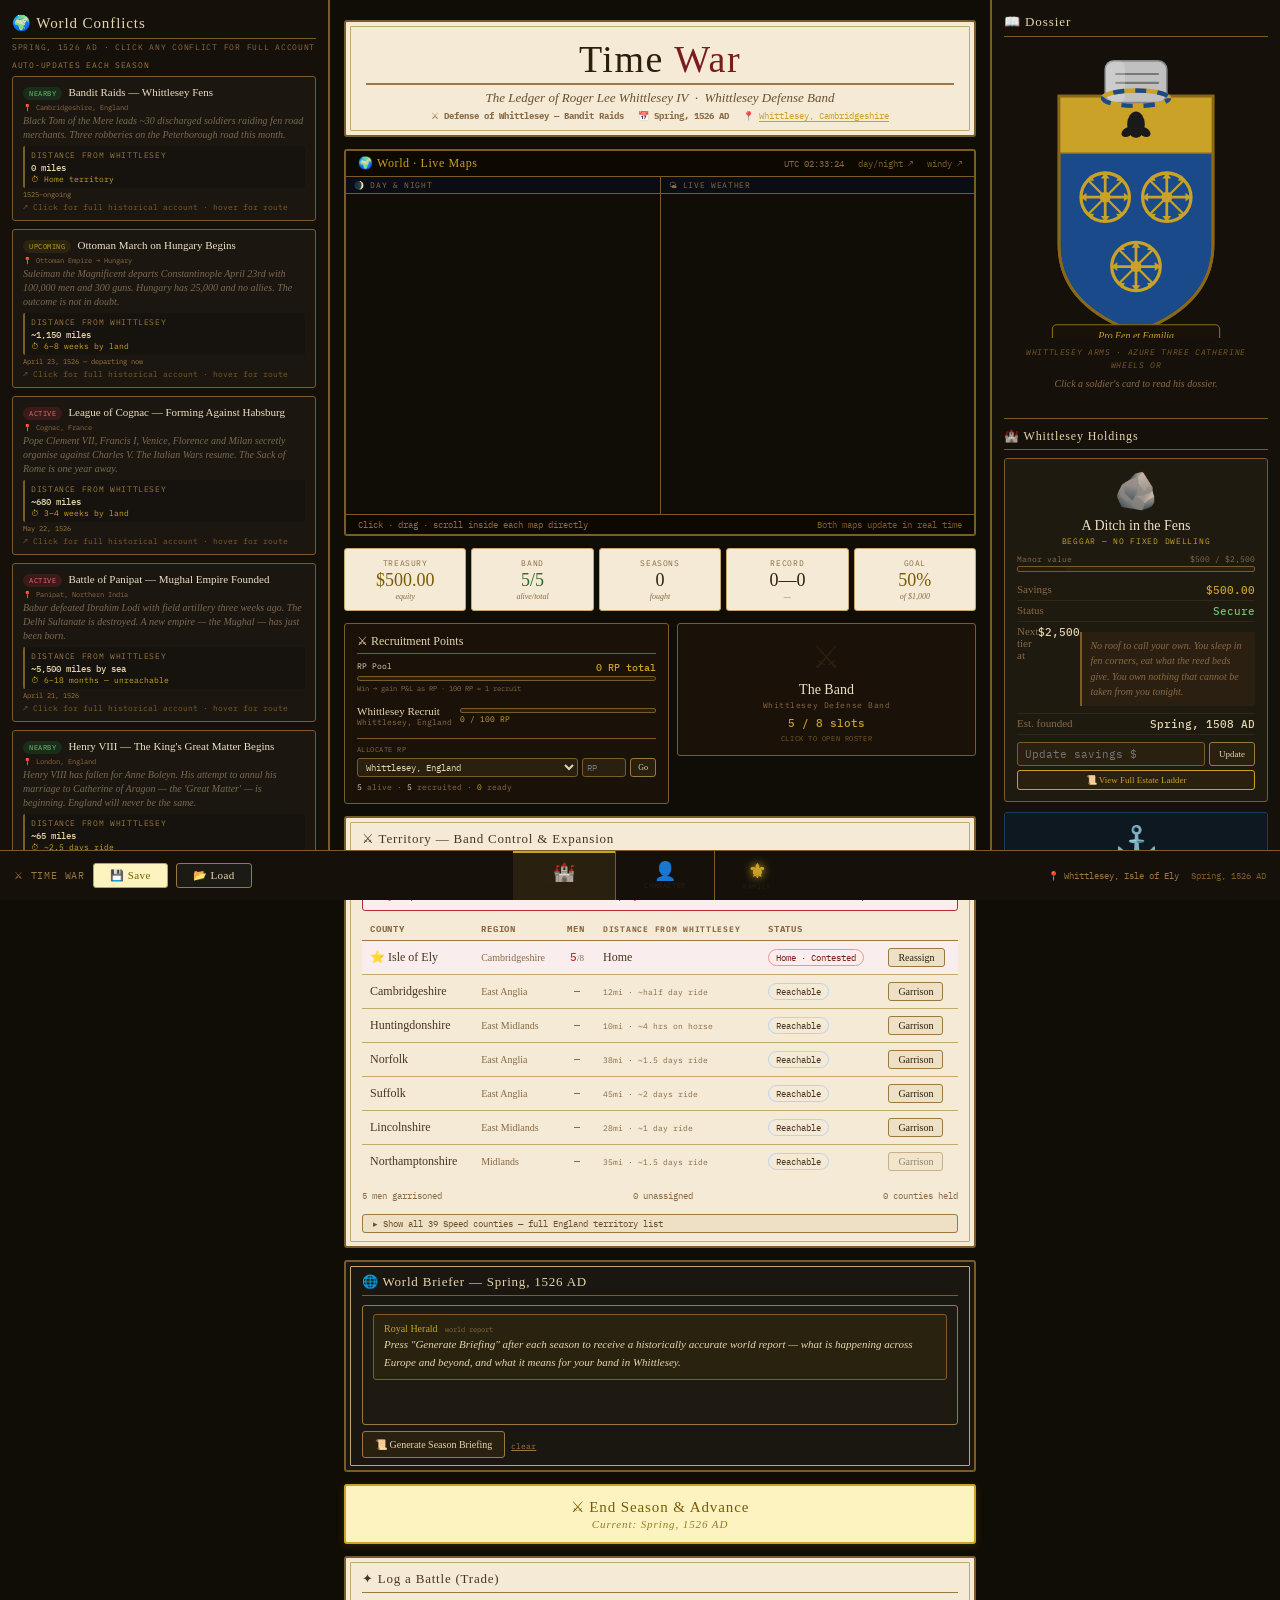
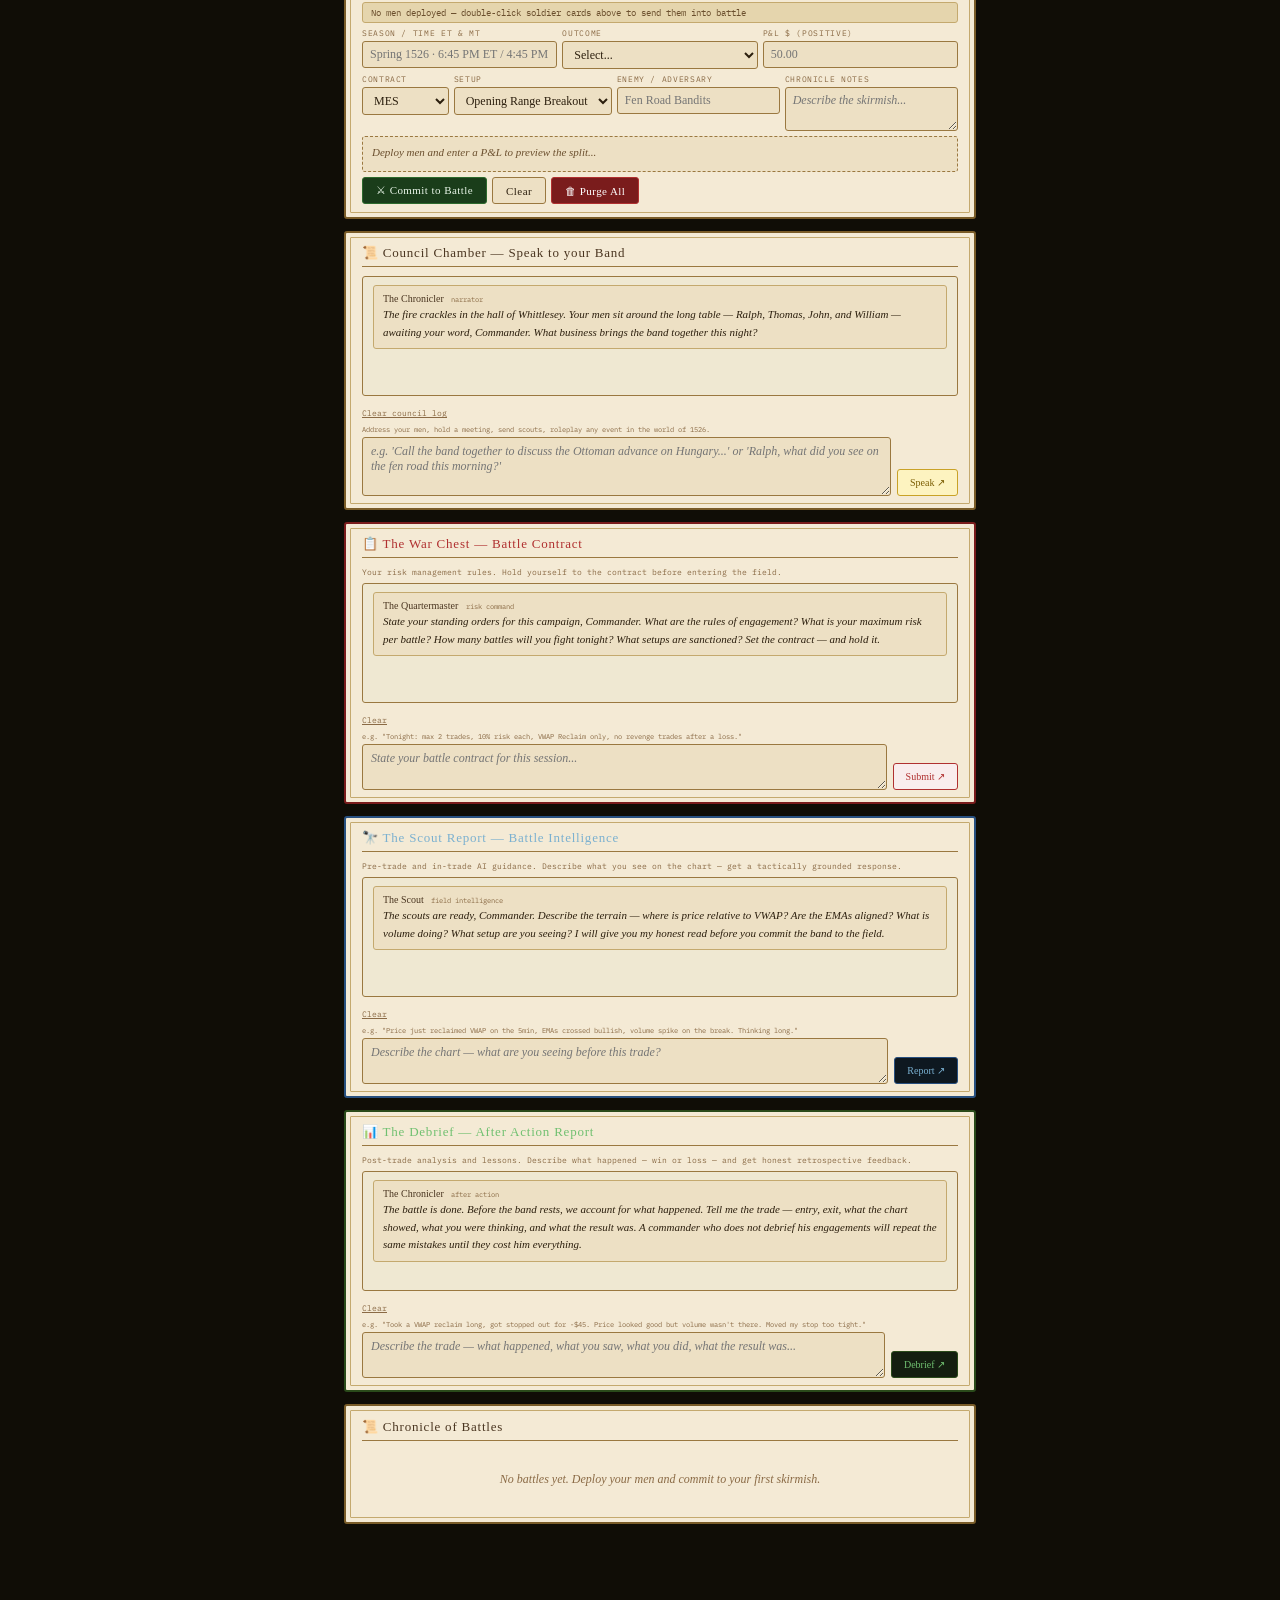
==== index.html @ 0f88e048 "Initial commit: Time War Netlify site with Claude API function" ====
<!DOCTYPE html>
<html lang="en">
<head>
<meta charset="UTF-8">
<meta name="viewport" content="width=device-width, initial-scale=1.0">
<title>Time War — Whittlesey Defense Band, 1526</title>
<link href="https://fonts.googleapis.com/css2?family=IM+Fell+English:ital@0;1&family=IM+Fell+English+SC&family=IBM+Plex+Mono:wght@400;500&display=swap" rel="stylesheet">
<style>
*,*::before,*::after{box-sizing:border-box;margin:0;padding:0;}
:root{
  --parch:#f4ead5;--parch2:#ede0c4;--parch3:#e5d5ad;
  --ink:#2c1f0e;--ink2:#4a3520;--ink3:#6b4f2e;--ink4:#8a6a45;
  --blood:#7a1c1c;--blood-l:#f9eded;--blood-m:#b03030;
  --gold:#7a5c00;--gold-l:#fdf3c0;--gold-m:#c9a227;
  --forest:#1a3d1a;--forest-l:#e8f5e8;--forest-m:#2d6a2d;
  --border:#c4a96e;--border2:#9a7840;--border3:#7a5c28;
  --fell:'IM Fell English',Georgia,serif;
  --fellsc:'IM Fell English SC',Georgia,serif;
  --mono:'IBM Plex Mono',monospace;
  --lw:330px;--rw:290px;
}
html{background:#100d06;min-height:100vh;}
body{font-family:var(--fell);color:var(--ink);min-height:100vh;}
.outer{display:flex;align-items:flex-start;min-height:100vh;}

/* Panels */
.left-panel{width:var(--lw);min-width:var(--lw);background:#15110a;border-right:2px solid var(--border3);min-height:100vh;padding:14px 12px 60px;position:sticky;top:0;max-height:100vh;overflow-y:auto;scrollbar-width:thin;scrollbar-color:var(--border3) #100d06;}
.left-panel::-webkit-scrollbar{width:4px;}
.left-panel::-webkit-scrollbar-thumb{background:var(--border3);}
.center-col{flex:1;min-width:0;padding:20px 14px 70px;}
.right-panel{width:var(--rw);min-width:var(--rw);background:#15110a;border-left:2px solid var(--border3);min-height:100vh;padding:14px 12px 60px;position:sticky;top:0;max-height:100vh;overflow-y:auto;scrollbar-width:thin;scrollbar-color:var(--border3) #100d06;}
.right-panel::-webkit-scrollbar{width:4px;}
.right-panel::-webkit-scrollbar-thumb{background:var(--border3);}
.panel-title{font-family:var(--fellsc);font-size:13px;color:var(--parch3);letter-spacing:0.07em;margin-bottom:3px;padding-bottom:6px;border-bottom:1.5px solid var(--border3);}
.panel-sub{font-family:var(--mono);font-size:8px;color:var(--ink4);text-transform:uppercase;letter-spacing:0.09em;margin-bottom:8px;}

/* Conflict items */
.ci{margin-bottom:8px;padding:8px 10px;border:1px solid var(--border3);border-radius:3px;background:#1c1610;cursor:pointer;transition:all 0.15s;}
.ci:hover{background:#241d12;border-color:var(--border2);}
.ci-head{display:flex;align-items:flex-start;gap:6px;margin-bottom:3px;}
.ci-status{font-family:var(--mono);font-size:7px;text-transform:uppercase;letter-spacing:0.08em;padding:2px 6px;border-radius:10px;flex-shrink:0;margin-top:2px;}
.s-active{background:#3d1a1a;color:#e07070;}
.s-nearby{background:#1a2d1a;color:#70c070;}
.s-upcoming{background:#2a2410;color:#c9a227;}
.s-distant{background:#1a1d2a;color:#7090c0;}
.s-resolved{background:#2a2a2a;color:#888;}
.ci-name{font-family:var(--fellsc);font-size:11px;color:var(--parch2);line-height:1.3;}
.ci-loc{font-family:var(--mono);font-size:7px;color:var(--ink4);margin-bottom:2px;}
.ci-snippet{font-size:10px;color:#7a6a50;line-height:1.4;font-style:italic;}
.ci-year{font-family:var(--mono);font-size:7px;color:var(--border2);margin-top:2px;}
.ci-arrow{font-family:var(--mono);font-size:8px;color:var(--border3);margin-top:3px;}

/* AI conflict refresh */
.left-refresh-btn{width:100%;font-family:var(--fellsc);font-size:10px;padding:5px 10px;border-radius:3px;cursor:pointer;border:1px solid var(--border3);background:#1c1a14;color:var(--parch3);margin-bottom:8px;transition:all 0.15s;letter-spacing:0.04em;}
.left-refresh-btn:hover{background:#2a2416;border-color:var(--border2);}
.left-refresh-btn:disabled{opacity:0.4;cursor:not-allowed;}

/* Bio panel */
.bio-placeholder{text-align:center;padding:24px 6px;font-style:italic;color:var(--ink4);font-size:11px;line-height:1.6;}
.bio-placeholder .big{font-family:var(--fellsc);font-size:20px;color:var(--border3);display:block;margin-bottom:6px;}
.bio-section{animation:fdup 0.3s ease;}
@keyframes fdup{from{opacity:0;transform:translateY(4px)}to{opacity:1;transform:translateY(0)}}
.bio-name{font-family:var(--fellsc);font-size:16px;color:var(--parch);line-height:1.2;margin-bottom:1px;}
.bio-rank-lbl{font-family:var(--mono);font-size:8px;color:var(--gold-m);text-transform:uppercase;letter-spacing:0.09em;margin-bottom:8px;}
.bio-portrait{width:100%;height:100px;background:#2a1f10;border:1.5px solid var(--border3);border-radius:3px;display:flex;align-items:center;justify-content:center;font-size:48px;margin-bottom:10px;}
.bio-stat-row{display:flex;justify-content:space-between;padding:3px 0;border-bottom:1px solid rgba(122,92,40,0.22);font-size:11px;}
.bio-stat-row:last-child{border-bottom:none;}
.bio-sk{color:var(--ink4);}
.bio-sv{font-family:var(--mono);font-weight:500;}
.bio-sv.hp{color:#e07070;}
.bio-sv.xp{color:var(--gold-m);}
.bio-sv.g{color:#70c070;}
.bio-divider{border:none;border-top:1px solid var(--border3);margin:7px 0;}
.bio-field{margin-bottom:7px;}
.bio-fl{font-family:var(--mono);font-size:7px;color:var(--ink4);text-transform:uppercase;letter-spacing:0.1em;margin-bottom:2px;}
.bio-fv{font-size:11px;color:var(--parch3);line-height:1.5;}
.bio-quote{font-style:italic;font-size:11px;color:var(--ink4);padding:6px 8px;border-left:2px solid var(--border3);margin:7px 0;line-height:1.55;}
.bio-trait{display:inline-block;font-family:var(--mono);font-size:8px;padding:1px 6px;border-radius:10px;border:1px solid var(--border3);background:#2a2010;color:var(--parch3);margin:2px 2px 0 0;}

/* Main parchment */
.parch-panel{background:var(--parch);border:2px solid var(--border3);border-radius:3px;position:relative;}
.parch-panel::after{content:'';position:absolute;inset:4px;border:1px solid var(--border);border-radius:1px;pointer-events:none;}
.p-inner{position:relative;z-index:1;}
.sec-title{font-family:var(--fellsc);font-size:13px;color:var(--ink2);letter-spacing:0.06em;margin-bottom:9px;padding-bottom:5px;border-bottom:1.5px solid var(--border2);}

/* Header */
.hdr{text-align:center;padding:18px 20px 14px;margin-bottom:12px;}
.game-title{font-family:var(--fellsc);font-size:38px;color:var(--ink);line-height:1;letter-spacing:0.04em;}
.game-title .red{color:var(--blood);}
.hdr-rule{border:none;border-top:2px solid var(--border2);margin:5px 0;position:relative;}
.hdr-rule::before{content:'❖';position:absolute;left:50%;top:50%;transform:translate(-50%,-50%);background:var(--parch);padding:0 10px;color:var(--border2);font-size:11px;}
.hdr-sub{font-size:13px;font-style:italic;color:var(--ink3);margin-bottom:4px;}
.hdr-meta{font-family:var(--mono);font-size:9px;color:var(--ink4);display:flex;justify-content:center;gap:14px;flex-wrap:wrap;}
.loc-link{color:var(--gold-m);cursor:pointer;text-decoration:underline;text-underline-offset:2px;}
.loc-link:hover{color:var(--gold);}

/* Stats */
.stats-row{display:grid;grid-template-columns:repeat(5,1fr);gap:5px;margin-bottom:12px;}
.sblock{background:var(--parch);border:1.5px solid var(--border);border-radius:3px;padding:9px 6px;text-align:center;}
.sb-l{font-family:var(--mono);font-size:8px;color:var(--ink4);text-transform:uppercase;letter-spacing:0.08em;margin-bottom:3px;}
.sb-v{font-family:var(--fellsc);font-size:18px;line-height:1.1;color:var(--ink);}
.sb-v.gold{color:var(--gold);}
.sb-v.green{color:var(--forest-m);}
.sb-s{font-size:8px;font-style:italic;color:var(--ink4);margin-top:1px;}

/* Roster */
.roster-grid{display:grid;grid-template-columns:repeat(5,1fr);gap:6px;margin-bottom:12px;}
.scard{background:var(--parch);border:1.5px solid var(--border);border-radius:3px;padding:10px 8px 8px;cursor:pointer;transition:all 0.15s;position:relative;overflow:hidden;}
.scard:hover:not(.dead){border-color:var(--border3);background:var(--parch2);}
.scard.selected{border-color:var(--forest-m);border-width:2px;background:var(--forest-l);}
.scard.low-hp{border-color:var(--blood-m);border-width:2px;}
.scard.dead{background:#ccc7bb;border-color:#999;cursor:not-allowed;opacity:0.6;}
.scard.cmd{border-color:var(--gold-m);border-width:2px;}
.sc-sel{position:absolute;top:5px;right:5px;width:13px;height:13px;border-radius:50%;background:var(--forest-m);display:none;align-items:center;justify-content:center;color:#fff;font-size:8px;}
.scard.selected .sc-sel{display:flex;}
.sc-badge{position:absolute;top:0;right:0;font-family:var(--mono);font-size:7px;padding:2px 5px;text-transform:uppercase;border-radius:0 0 0 3px;}
.badge-w{background:var(--blood-m);color:#fff;}
.badge-d{background:#555;color:#fff;}
.badge-c{background:var(--gold-m);color:#fff;}
.sc-icon{font-size:30px;text-align:center;margin-bottom:4px;display:block;}
.sc-rank{font-family:var(--mono);font-size:7px;color:var(--ink4);text-transform:uppercase;letter-spacing:0.06em;margin-bottom:2px;}
.sc-name{font-family:var(--fellsc);font-size:11px;color:var(--ink);line-height:1.2;margin-bottom:1px;}
.sc-age{font-size:9px;font-style:italic;color:var(--ink4);margin-bottom:6px;}
.bar-lbl{font-family:var(--mono);font-size:7px;color:var(--ink4);margin-bottom:1px;display:flex;justify-content:space-between;}
.bar-num{font-family:var(--mono);font-size:8px;font-weight:500;}
.bar-num.hp{color:var(--blood-m);}
.bar-num.xp{color:var(--gold);}
.bar-track{height:5px;background:var(--parch3);border:1px solid var(--border);border-radius:2px;overflow:hidden;margin-bottom:1px;}
.bar-fill{height:100%;border-radius:1px;transition:width 0.5s;}
.bar-fill.hp{background:var(--blood-m);}
.bar-fill.xp{background:var(--gold-m);}
.xp-next{font-family:var(--mono);font-size:7px;color:var(--ink4);margin-top:1px;}
.sc-scars{font-size:8px;font-style:italic;color:var(--blood);margin-top:3px;}

/* Form */
.log-panel{padding:13px 16px;margin-bottom:12px;}
.form-row{display:grid;gap:5px;margin-bottom:5px;}
.fr3{grid-template-columns:1fr 1fr 1fr;}
.fr4{grid-template-columns:1fr 1fr 1fr 2fr;}
.field{display:flex;flex-direction:column;gap:3px;}
.field label{font-family:var(--mono);font-size:8px;color:var(--ink4);text-transform:uppercase;letter-spacing:0.08em;}
.field input,.field select,.field textarea{background:var(--parch2);border:1px solid var(--border2);border-radius:3px;color:var(--ink);font-family:var(--fell);font-size:12px;padding:5px 7px;outline:none;transition:border-color 0.15s;}
.field input:focus,.field select:focus,.field textarea:focus{border-color:var(--border3);}
.field textarea{resize:vertical;min-height:44px;font-style:italic;}
.sel-bar{font-family:var(--mono);font-size:9px;color:var(--ink3);background:var(--parch3);border:1px solid var(--border);border-radius:3px;padding:4px 8px;margin-bottom:5px;}
.split-box{background:var(--parch2);border:1px dashed var(--border2);border-radius:3px;padding:7px 9px;margin-bottom:5px;font-size:11px;color:var(--ink3);font-style:italic;min-height:36px;line-height:1.6;}
.split-box strong{color:var(--ink);font-style:normal;font-family:var(--fellsc);}
.w-amt{color:var(--forest-m);font-weight:500;}
.l-amt{color:var(--blood-m);font-weight:500;}
.form-btns{display:flex;gap:5px;flex-wrap:wrap;}
.btn{font-family:var(--fellsc);font-size:11px;letter-spacing:0.04em;padding:6px 13px;border-radius:3px;cursor:pointer;border:1.5px solid var(--border2);background:var(--parch2);color:var(--ink);transition:all 0.15s;}
.btn:hover{background:var(--parch3);}
.btn.go{background:var(--forest);color:#e8f5e8;border-color:var(--forest-m);}
.btn.go:hover{opacity:0.88;}
.btn.dng{background:var(--blood);color:#fff;border-color:var(--blood-m);}

/* AI panels shared */
.ai-panel{padding:12px 16px;margin-bottom:12px;}
.ai-msgs{background:#efe8d2;border:1px solid var(--border2);border-radius:3px;padding:8px 10px;min-height:120px;max-height:320px;overflow-y:auto;margin-bottom:6px;display:flex;flex-direction:column;gap:8px;}
.ai-msgs::-webkit-scrollbar{width:4px;}
.ai-msgs::-webkit-scrollbar-thumb{background:var(--border2);}
.ai-msgs.briefer-msgs{background:#1e1a12;max-height:260px;}
.cm-entry{animation:fi 0.25s ease;}
@keyframes fi{from{opacity:0;transform:translateY(3px)}to{opacity:1;transform:translateY(0)}}
.cm-speaker{font-family:var(--fellsc);font-size:10px;color:var(--ink2);margin-bottom:2px;}
.cm-speaker .rank-tag{font-family:var(--mono);font-size:7px;color:var(--ink4);margin-left:5px;}
.cm-text{font-size:11px;color:var(--ink);line-height:1.6;font-style:italic;}
.cm-user{align-self:flex-end;background:var(--parch3);border:1px solid var(--border2);border-radius:3px;padding:5px 9px;max-width:88%;}
.cm-user .cm-speaker{color:var(--forest-m);}
.cm-user .cm-text{font-style:normal;}
.cm-ai{background:var(--parch2);border:1px solid var(--border);border-radius:3px;padding:7px 9px;}
.cm-briefer{background:#28220e;border:1px solid var(--border3);border-radius:3px;padding:8px 10px;color:var(--parch3);}
.cm-briefer .cm-speaker{color:var(--gold-m);}
.cm-briefer .cm-text{color:var(--parch3);font-size:11px;}
.cm-quest:hover{background:#243218;border-color:#3d6a28;}
.cm-quest .cm-speaker{color:#70c070;}
.cm-quest .cm-text{color:#c8d8b8;font-size:11px;}
.quest-tag{font-family:var(--mono);font-size:8px;padding:2px 7px;border-radius:10px;display:inline-block;margin-bottom:4px;}
.qt-local{background:#1a2d1a;color:#70c070;border:1px solid #2d4a20;}
.qt-regional{background:#2a2410;color:#c9a227;border:1px solid #4a3d10;}
.qt-foreign{background:#1a1d2a;color:#7090c0;border:1px solid #1a2d4a;}
.ai-input-row{display:flex;gap:6px;align-items:flex-end;}
.ai-input-wrap{flex:1;display:flex;flex-direction:column;gap:3px;}
.ai-hint{font-family:var(--mono);font-size:7px;color:var(--ink4);}
.ai-textarea{background:var(--parch2);border:1px solid var(--border2);border-radius:3px;color:var(--ink);font-family:var(--fell);font-size:12px;padding:6px 8px;outline:none;resize:vertical;min-height:46px;width:100%;transition:border-color 0.15s;font-style:italic;}
.ai-textarea:focus{border-color:var(--border3);}
.ai-btn{font-family:var(--fellsc);font-size:10px;padding:7px 12px;border-radius:3px;cursor:pointer;border:1.5px solid var(--gold-m);background:var(--gold-l);color:var(--gold);transition:all 0.15s;white-space:nowrap;align-self:flex-end;}
.ai-btn:hover{background:var(--gold-m);color:#fff;}
.ai-btn:disabled{opacity:0.4;cursor:not-allowed;}
.ai-btn.blood-btn{border-color:var(--blood-m);background:var(--blood-l);color:var(--blood);}
.ai-btn.blood-btn:hover{background:var(--blood-m);color:#fff;}
.ai-clear{font-family:var(--mono);font-size:8px;color:var(--ink4);cursor:pointer;text-decoration:underline;margin-top:3px;display:inline-block;}
.ai-clear:hover{color:var(--blood-m);}
.typing-dots{display:flex;gap:3px;align-items:center;padding:3px 0;}
.typing-dots span{width:5px;height:5px;border-radius:50%;background:var(--ink4);animation:blink 1.2s infinite;}
.typing-dots span:nth-child(2){animation-delay:0.2s;}
.typing-dots span:nth-child(3){animation-delay:0.4s;}
@keyframes blink{0%,100%{opacity:0.2}50%{opacity:1}}
.briefer-dots span{background:var(--gold-m);}

/* Chronicle */
.chron-panel{padding:13px 16px;margin-bottom:12px;}
.bentry{display:flex;gap:9px;padding:8px 0;border-bottom:1px solid var(--border);align-items:flex-start;animation:fi 0.3s ease;}
.bentry:last-child{border-bottom:none;}
.be-date{font-family:var(--mono);font-size:8px;color:var(--ink4);min-width:72px;line-height:1.45;padding-top:2px;}
.be-icon{font-size:14px;flex-shrink:0;margin-top:2px;}
.be-body{flex:1;}
.be-title{font-family:var(--fellsc);font-size:11px;color:var(--ink);margin-bottom:2px;}
.be-desc{font-size:10px;font-style:italic;color:var(--ink3);line-height:1.4;margin-bottom:3px;}
.be-tags{display:flex;gap:4px;flex-wrap:wrap;}
.be-tag{font-family:var(--mono);font-size:7px;padding:1px 5px;border-radius:10px;border:1px solid;}
.tw{background:var(--forest-l);color:var(--forest);border-color:#9FE1CB;}
.tl{background:var(--blood-l);color:var(--blood);border-color:#F09595;}
.be-pnl{font-family:var(--mono);font-size:10px;font-weight:500;margin-left:auto;white-space:nowrap;padding-top:2px;}
.pnl-w{color:var(--forest-m);}
.pnl-l{color:var(--blood-m);}
.empty-log{text-align:center;padding:22px 0;font-style:italic;color:var(--ink4);font-size:12px;}

/* Modals */
.modal-overlay{display:none;position:fixed;inset:0;background:rgba(0,0,0,0.85);z-index:400;align-items:center;justify-content:center;}
.modal-overlay.open{display:flex;}
.modal-box{background:var(--parch);border:2px solid var(--border3);border-radius:3px;max-width:660px;width:93vw;max-height:86vh;overflow-y:auto;padding:24px 26px;position:relative;}
.modal-box::before{content:'';position:absolute;inset:5px;border:1px solid var(--border);border-radius:1px;pointer-events:none;}
.modal-inner{position:relative;z-index:1;}
.modal-close{position:absolute;top:11px;right:12px;font-family:var(--mono);font-size:10px;cursor:pointer;background:var(--parch2);border:1px solid var(--border2);border-radius:3px;padding:3px 9px;color:var(--ink3);z-index:2;}
.modal-title{font-family:var(--fellsc);font-size:24px;color:var(--ink);margin-bottom:2px;}
.modal-sub{font-size:12px;font-style:italic;color:var(--ink3);margin-bottom:12px;}
.modal-section{margin-bottom:12px;}
.modal-st{font-family:var(--fellsc);font-size:12px;color:var(--ink2);border-bottom:1px solid var(--border);padding-bottom:4px;margin-bottom:6px;letter-spacing:0.04em;}
.modal-body{font-size:12px;color:var(--ink2);line-height:1.7;}
.modal-body p{margin-bottom:6px;}
.modal-fact{display:flex;gap:8px;padding:4px 0;border-bottom:1px solid var(--border);font-size:11px;}
.modal-fact:last-child{border-bottom:none;}
.modal-fk{color:var(--ink4);min-width:96px;font-style:italic;flex-shrink:0;}
.modal-fv{color:var(--ink2);}

/* Toasts */
.toast-wrap{position:fixed;bottom:20px;right:20px;display:flex;flex-direction:column;gap:6px;z-index:500;}
.toast{background:var(--gold-l);border:2px solid var(--gold-m);border-radius:3px;padding:10px 13px;font-size:12px;color:var(--ink);max-width:256px;animation:si 0.3s ease;box-shadow:0 4px 18px rgba(0,0,0,0.6);}
.toast.death{background:var(--blood-l);border-color:var(--blood-m);}
@keyframes si{from{opacity:0;transform:translateX(13px)}to{opacity:1;transform:translateX(0)}}
.toast-title{font-family:var(--fellsc);font-size:12px;color:var(--gold);margin-bottom:2px;}
.toast.death .toast-title{color:var(--blood);}


/* ── Save bar ── */
.save-bar{
  position:fixed;bottom:0;left:0;right:0;z-index:600;
  background:#15110a;border-top:1.5px solid var(--border3);
  font-family:var(--mono);font-size:10px;
  display:flex;flex-direction:row;align-items:stretch;
  height:50px;
}
.save-bar-info{
  display:flex;align-items:center;gap:8px;
  padding:0 14px;flex-shrink:0;
}
.save-bar-nav{
  display:flex;flex:1;justify-content:center;
}
.save-bar-nav .nav-tab{
  display:flex;flex-direction:column;align-items:center;justify-content:center;
  gap:1px;padding:4px 28px;cursor:pointer;
  border-left:1px solid var(--border3);transition:all 0.15s;
  background:#15110a;
}
.save-bar-nav .nav-tab:first-child{border-left:none;}
.save-bar-nav .nav-tab:hover{background:#221a08;}
.save-bar-nav .nav-tab.active{background:#2a2010;border-top:2px solid var(--gold-m);}
.save-bar-right{
  display:flex;align-items:center;gap:12px;
  padding:0 14px;flex-shrink:0;margin-left:auto;
}
.save-bar-title{color:var(--border2);letter-spacing:0.08em;text-transform:uppercase;}
.save-btn{
  font-family:var(--fellsc);font-size:11px;letter-spacing:0.04em;
  padding:5px 16px;border-radius:3px;cursor:pointer;
  border:1.5px solid var(--gold-m);background:var(--gold-l);
  color:var(--gold);transition:all 0.15s;
}
.save-btn:hover{background:var(--gold-m);color:#fff;}
.save-btn.load-btn{border-color:var(--border2);background:#1c1a14;color:var(--parch3);}
.save-btn.load-btn:hover{background:#2a2416;border-color:var(--border2);}
.save-status{color:var(--border2);font-size:9px;font-style:italic;margin-left:4px;transition:opacity 0.5s;}
.save-status.ok{color:#70c070;}
.save-status.err{color:#e07070;}
#save-file-input{display:none;}

/* ── Land panel ── */
.land-card{background:#0f1a0a;border:1.5px solid #2a4a1a;border-radius:3px;padding:11px 12px;margin-bottom:10px;}
.land-icon{font-size:36px;text-align:center;display:block;margin-bottom:6px;}
.land-name{font-family:var(--fellsc);font-size:14px;color:#b8d8a0;text-align:center;margin-bottom:2px;}
.land-tier{font-family:var(--mono);font-size:8px;color:#6aaa40;text-transform:uppercase;letter-spacing:0.09em;text-align:center;margin-bottom:8px;}
.land-value-big{text-align:center;margin-bottom:10px;}
.land-value-main{font-family:var(--mono);font-size:26px;font-weight:600;color:#b8d8a0;display:block;line-height:1;}
.land-value-sub{font-family:var(--mono);font-size:9px;color:#5a8a40;margin-top:3px;display:block;}
.land-stat{display:flex;justify-content:space-between;padding:3px 0;border-bottom:1px solid rgba(42,74,26,0.5);font-size:11px;}
.land-stat:last-child{border-bottom:none;}
.land-sk{color:#5a7a4a;}
.land-sv{font-family:var(--mono);font-weight:500;color:#b8d8a0;}
.land-sv.gold{color:var(--gold-m);}
.land-sv.green{color:#70c070;}
.land-sv.red{color:#e07070;}
.land-desc{font-size:10px;font-style:italic;color:#5a7a4a;line-height:1.5;margin:7px 0;padding:6px 8px;border-left:2px solid #2a4a1a;background:#0a1206;}
.land-input-row{display:flex;gap:5px;margin-top:7px;align-items:center;}
.land-input{flex:1;background:#0a1206;border:1px solid #2a4a1a;border-radius:3px;color:#b8d8a0;font-family:var(--mono);font-size:11px;padding:4px 7px;outline:none;}
.land-input:focus{border-color:#6aaa40;}
.land-update-btn{font-family:var(--fellsc);font-size:9px;padding:4px 9px;border-radius:3px;cursor:pointer;border:1px solid #2a4a1a;background:#0a1206;color:#6aaa40;transition:all 0.15s;white-space:nowrap;}
.land-update-btn:hover{background:#121e0a;border-color:#6aaa40;}
.land-coords{font-family:var(--mono);font-size:8px;color:#3a5a2a;text-align:center;margin-top:5px;line-height:1.5;}

/* ── RP Unit rows ── */
.rp-unit-row{display:flex;align-items:center;gap:8px;padding:5px 0;border-bottom:1px solid rgba(122,92,40,0.2);}
.rp-unit-row:last-child{border-bottom:none;}
.rp-unit-name{font-family:var(--fellsc);font-size:11px;color:var(--parch3);flex:1;}
.rp-unit-loc{font-family:var(--mono);font-size:8px;color:var(--ink4);flex:1;}
.rp-unit-bar-wrap{flex:2;}
.rp-unit-bar-track{height:5px;background:#2a2010;border:1px solid var(--border3);border-radius:2px;overflow:hidden;margin-bottom:1px;}
.rp-unit-bar-fill{height:100%;border-radius:1px;background:var(--gold-m);transition:width 0.4s;}
.rp-unit-pct{font-family:var(--mono);font-size:8px;color:var(--gold-m);}
.rp-unit-ready{font-family:var(--mono);font-size:8px;padding:1px 6px;border-radius:10px;background:var(--gold-l);color:var(--gold);border:1px solid var(--gold-m);white-space:nowrap;}


/* ── Territory dropdown ── */
.county-dropdown-row{background:var(--parch2);border-top:1px solid var(--border);padding:6px 8px;display:none;}
.county-dropdown-row.open{display:table-row;}
.county-expand-btn{font-family:var(--mono);font-size:9px;padding:3px 10px;border-radius:3px;cursor:pointer;border:1px solid var(--border2);background:var(--parch2);color:var(--ink3);transition:all 0.15s;text-align:left;width:100%;}
.county-expand-btn:hover{background:var(--parch3);color:var(--ink);}
.county-expand-btn.open{border-color:var(--border3);color:var(--ink2);}
.drop-table{width:100%;border-collapse:collapse;font-size:11px;table-layout:fixed;}
.drop-table th{padding:5px 4px;text-align:center;font-family:var(--mono);font-size:8px;color:var(--ink3);text-transform:uppercase;letter-spacing:0.06em;border-bottom:1px solid var(--border2);background:var(--parch3);font-weight:normal;}
.drop-table td{padding:5px 4px;border-bottom:0.5px solid var(--border);color:var(--ink4);vertical-align:middle;text-align:center;}
.drop-table tr:last-child td{border-bottom:none;}
.drop-table tr:hover td{background:var(--parch3);color:var(--ink2);}
.drop-table td:first-child{text-align:left;padding-left:8px;}
.drop-region-head{font-family:var(--fellsc);font-size:12px;color:var(--parch2);letter-spacing:0.05em;padding:8px 10px 5px;border-bottom:1.5px solid var(--border2);border-top:1.5px solid var(--border3);background:#1c1810;margin-top:2px;}

/* ── Recruit tracker ── */
.recruit-bar{background:#1a1208;border:1.5px solid var(--border3);border-radius:3px;padding:10px 12px;margin-bottom:6px;}
.recruit-title{font-family:var(--fellsc);font-size:12px;color:var(--parch3);margin-bottom:7px;padding-bottom:4px;border-bottom:1px solid var(--border3);}
.recruit-main{display:flex;align-items:center;justify-content:space-between;margin-bottom:7px;}
.recruit-count{font-family:var(--mono);font-size:22px;font-weight:600;color:var(--gold-m);}
.recruit-count-label{font-family:var(--mono);font-size:8px;color:var(--ink4);text-align:right;line-height:1.4;}
.recruit-progress-wrap{margin-bottom:5px;}
.recruit-progress-lbl{display:flex;justify-content:space-between;font-family:var(--mono);font-size:8px;color:var(--ink4);margin-bottom:2px;}
.recruit-track{height:7px;background:#2a2010;border:1px solid var(--border3);border-radius:3px;overflow:hidden;}
.recruit-fill{height:100%;background:var(--gold-m);border-radius:2px;transition:width 0.5s ease;}
.recruit-detail{font-family:var(--mono);font-size:9px;color:var(--ink4);line-height:1.5;}
.recruit-detail span{color:var(--parch3);}
.recruit-available{display:inline-block;background:var(--gold-l);border:1px solid var(--gold-m);border-radius:3px;padding:2px 8px;font-family:var(--mono);font-size:9px;color:var(--gold);margin-top:4px;}

/* ── Manor & Fleet panels ── */
.holdings-divider{border:none;border-top:1.5px solid var(--border3);margin:14px 0 10px;}
.holdings-title{font-family:var(--fellsc);font-size:12px;color:var(--parch3);letter-spacing:0.07em;margin-bottom:8px;padding-bottom:5px;border-bottom:1px solid var(--border3);}
.manor-card{background:#1e1a10;border:1.5px solid var(--border3);border-radius:3px;padding:11px 12px;margin-bottom:10px;}
.manor-icon{font-size:36px;text-align:center;display:block;margin-bottom:6px;}
.manor-name{font-family:var(--fellsc);font-size:14px;color:var(--parch2);text-align:center;margin-bottom:2px;}
.manor-tier{font-family:var(--mono);font-size:8px;color:var(--gold-m);text-transform:uppercase;letter-spacing:0.09em;text-align:center;margin-bottom:8px;}
.manor-bar-wrap{margin-bottom:8px;}
.manor-bar-lbl{display:flex;justify-content:space-between;font-family:var(--mono);font-size:8px;color:var(--ink4);margin-bottom:2px;}
.manor-bar-track{height:6px;background:#2a2010;border:1px solid var(--border3);border-radius:2px;overflow:hidden;}
.manor-bar-fill{height:100%;border-radius:1px;background:var(--gold-m);transition:width 0.6s ease;}
.manor-stat{display:flex;justify-content:space-between;padding:3px 0;border-bottom:1px solid rgba(122,92,40,0.2);font-size:11px;}
.manor-stat:last-child{border-bottom:none;}
.manor-sk{color:var(--ink4);}
.manor-sv{font-family:var(--mono);font-weight:500;color:var(--parch3);}
.manor-sv.gold{color:var(--gold-m);}
.manor-sv.green{color:#70c070;}
.manor-sv.red{color:#e07070;}
.manor-input-row{display:flex;gap:5px;margin-top:7px;align-items:center;}
.manor-input{flex:1;background:#2a2010;border:1px solid var(--border3);border-radius:3px;color:var(--parch3);font-family:var(--mono);font-size:11px;padding:4px 7px;outline:none;}
.manor-input:focus{border-color:var(--gold-m);}
.manor-update-btn{font-family:var(--fellsc);font-size:9px;padding:4px 9px;border-radius:3px;cursor:pointer;border:1px solid var(--border2);background:#2a2010;color:var(--parch3);transition:all 0.15s;white-space:nowrap;}
.manor-update-btn:hover{background:#3a2e14;border-color:var(--gold-m);}

.fleet-card{background:#0e1820;border:1.5px solid #1a3d5c;border-radius:3px;padding:11px 12px;margin-bottom:10px;}
.fleet-icon{font-size:36px;text-align:center;display:block;margin-bottom:6px;}
.fleet-name{font-family:var(--fellsc);font-size:14px;color:#a8c8e8;text-align:center;margin-bottom:2px;}
.fleet-tier{font-family:var(--mono);font-size:8px;color:#5a9ac0;text-transform:uppercase;letter-spacing:0.09em;text-align:center;margin-bottom:8px;}
.fleet-stat{display:flex;justify-content:space-between;padding:3px 0;border-bottom:1px solid rgba(26,61,92,0.4);font-size:11px;}
.fleet-stat:last-child{border-bottom:none;}
.fleet-sk{color:#5a7a8a;}
.fleet-sv{font-family:var(--mono);font-weight:500;color:#a8c8e8;}
.fleet-sv.up{color:#70c0a0;}
.fleet-sv.dn{color:#e07070;}
.fleet-sv.gold{color:var(--gold-m);}
.price-live{display:flex;align-items:center;gap:5px;margin-bottom:8px;justify-content:center;}
.price-big{font-family:var(--mono);font-size:20px;font-weight:500;color:#a8c8e8;}
.price-change{font-family:var(--mono);font-size:10px;padding:2px 7px;border-radius:10px;}
.price-up{background:#1a3028;color:#70c0a0;}
.price-dn{background:#2a1818;color:#e07070;}
.price-loading{font-family:var(--mono);font-size:9px;color:#5a7a8a;text-align:center;padding:4px 0;}
.fleet-input-row{display:flex;gap:5px;margin-top:7px;align-items:center;}
.fleet-input{flex:1;background:#0a1420;border:1px solid #1a3d5c;border-radius:3px;color:#a8c8e8;font-family:var(--mono);font-size:11px;padding:4px 7px;outline:none;}
.fleet-input:focus{border-color:#5a9ac0;}
.fleet-refresh-btn{font-family:var(--fellsc);font-size:9px;padding:4px 9px;border-radius:3px;cursor:pointer;border:1px solid #1a3d5c;background:#0a1420;color:#5a9ac0;transition:all 0.15s;white-space:nowrap;}
.fleet-refresh-btn:hover{background:#0e1e30;border-color:#5a9ac0;}
.fleet-refresh-btn:disabled{opacity:0.4;cursor:not-allowed;}


/* ══ Territory Table ══ */
.territory-panel{padding:13px 16px;margin-bottom:12px;}
.territory-table{width:100%;border-collapse:collapse;font-size:12px;margin-bottom:8px;}
.territory-table th{font-family:var(--mono);font-size:9px;color:var(--ink4);text-transform:uppercase;letter-spacing:0.09em;padding:6px 8px;text-align:left;border-bottom:1.5px solid var(--border2);}
.territory-table td{padding:7px 8px;border-bottom:1px solid var(--border);color:var(--ink2);vertical-align:middle;}
.territory-table tr:last-child td{border-bottom:none;}
.territory-table tr:hover td{background:var(--parch2);}
.t-home td{background:var(--gold-l);}
.t-home:hover td{background:#f5e8a0!important;}
.t-controlled td{background:#edf8ed;}
.t-controlled:hover td{background:#ddf0dd!important;}
.t-contested td{background:var(--blood-l);}
.t-contested:hover td{background:#f5d8d8!important;}
.t-available td{background:var(--blue-l);}
.t-available:hover td{background:#d5e8f8!important;}
.t-locked td{background:var(--parch);color:var(--ink4);}
.t-status-pill{font-family:var(--mono);font-size:9px;padding:2px 7px;border-radius:10px;white-space:nowrap;display:inline-block;}
.tp-home{background:var(--gold-l);color:var(--gold);border:1px solid var(--gold-m);}
.tp-controlled{background:#ddf0dd;color:var(--forest-m);border:1px solid #9FE1CB;}
.tp-contested{background:var(--blood-l);color:var(--blood);border:1px solid #F09595;}
.tp-available{background:var(--blue-l);color:var(--blue);border:1px solid #B5D4F4;}
.tp-locked{background:var(--parch3);color:var(--ink4);border:1px solid var(--border);}
.t-men-count{font-family:var(--mono);font-size:11px;font-weight:500;}
.t-enter-btn{font-family:var(--fellsc);font-size:10px;padding:3px 9px;border-radius:3px;cursor:pointer;border:1px solid var(--forest-m);background:var(--forest-l);color:var(--forest-m);transition:all 0.15s;white-space:nowrap;}
.t-enter-btn:hover{background:var(--forest-m);color:#fff;}
.t-assign-btn{font-family:var(--fellsc);font-size:10px;padding:3px 9px;border-radius:3px;cursor:pointer;border:1px solid var(--border2);background:var(--parch2);color:var(--ink);transition:all 0.15s;white-space:nowrap;}
.t-assign-btn:hover{background:var(--parch3);}
.territory-footer{font-family:var(--mono);font-size:9px;color:var(--ink4);padding:4px 0;display:flex;justify-content:space-between;}

/* assign men modal */
.assign-overlay{display:none;position:fixed;inset:0;background:rgba(0,0,0,0.82);z-index:450;align-items:center;justify-content:center;}
.assign-overlay.open{display:flex;}
.assign-modal{background:var(--parch);border:2px solid var(--border3);border-radius:3px;max-width:420px;width:92vw;padding:20px 22px;position:relative;}
.assign-modal::before{content:'';position:absolute;inset:5px;border:1px solid var(--border);border-radius:1px;pointer-events:none;}
.am-inner{position:relative;z-index:1;}
.am-title{font-family:var(--fellsc);font-size:18px;color:var(--ink);margin-bottom:2px;}
.am-sub{font-size:11px;font-style:italic;color:var(--ink3);margin-bottom:10px;}
.am-row{display:flex;justify-content:space-between;padding:4px 0;border-bottom:1px solid var(--border);font-size:12px;}
.am-row:last-of-type{border-bottom:none;margin-bottom:10px;}
.am-k{color:var(--ink4);}
.am-v{font-family:var(--mono);font-weight:500;color:var(--ink);}
.am-v.green{color:var(--forest-m);}
.am-v.red{color:var(--blood-m);}
.am-v.gold{color:var(--gold-m);}
.am-slider-row{display:flex;align-items:center;gap:8px;margin:8px 0;}
.am-slider-row input[type=range]{flex:1;}
.am-slider-count{font-family:var(--mono);font-size:16px;font-weight:600;color:var(--ink);min-width:36px;text-align:center;}
.am-info{font-family:var(--mono);font-size:9px;color:var(--ink4);margin-bottom:10px;}
.am-btns{display:flex;gap:7px;}
.am-btn{font-family:var(--fellsc);font-size:11px;padding:6px 14px;border-radius:3px;cursor:pointer;border:1.5px solid var(--border2);background:var(--parch2);color:var(--ink);transition:all 0.15s;flex:1;}
.am-btn:hover{background:var(--parch3);}
.am-btn.confirm{background:var(--forest);color:#e8f5e8;border-color:var(--forest-m);}
.am-btn.withdraw{background:var(--blood);color:#fff;border-color:var(--blood-m);}

/* raid event */
.raid-notice{background:var(--blood-l);border:1px solid var(--blood-m);border-radius:3px;padding:7px 10px;margin-bottom:6px;animation:fi 0.3s ease;}
.raid-notice-title{font-family:var(--fellsc);font-size:12px;color:var(--blood);margin-bottom:2px;}
.raid-notice-text{font-size:11px;color:var(--blood-m);font-style:italic;line-height:1.5;}


/* ── Manor Progress Modal ── */
.progress-overlay{display:none;position:fixed;inset:0;background:rgba(0,0,0,0.88);z-index:500;align-items:center;justify-content:center;}
.progress-overlay.open{display:flex;}
.progress-modal{background:#1a1208;border:2px solid var(--border3);border-radius:4px;width:min(700px,95vw);max-height:90vh;display:flex;flex-direction:column;overflow:hidden;}
.pm-header{padding:16px 20px;border-bottom:1.5px solid var(--border3);display:flex;align-items:center;justify-content:space-between;background:#100d06;flex-shrink:0;}
.pm-title{font-family:var(--fellsc);font-size:20px;color:var(--parch2);letter-spacing:0.04em;}
.pm-sub{font-family:var(--mono);font-size:10px;color:var(--ink4);margin-top:2px;}
.pm-close{font-family:var(--mono);font-size:10px;padding:4px 10px;border-radius:3px;cursor:pointer;border:1px solid var(--border3);background:#1a1208;color:var(--parch3);}
.pm-close:hover{background:var(--blood);color:#fff;border-color:var(--blood-m);}
.pm-current-banner{padding:12px 20px;background:#2a1f08;border-bottom:1px solid var(--border3);flex-shrink:0;}
.pm-current-name{font-family:var(--fellsc);font-size:18px;color:var(--gold-m);margin-bottom:2px;}
.pm-current-tier{font-family:var(--mono);font-size:10px;color:var(--ink4);margin-bottom:6px;}
.pm-current-bar-wrap{display:flex;align-items:center;gap:10px;}
.pm-bar-track{flex:1;height:8px;background:#2a2010;border:1px solid var(--border3);border-radius:3px;overflow:hidden;}
.pm-bar-fill{height:100%;border-radius:2px;transition:width 0.6s ease;}
.pm-bar-pct{font-family:var(--mono);font-size:10px;color:var(--parch3);min-width:36px;text-align:right;}
.pm-scroll{overflow-y:auto;flex:1;padding:14px 20px;scrollbar-width:thin;scrollbar-color:var(--border3) #100d06;}
.pm-scroll::-webkit-scrollbar{width:4px;}
.pm-scroll::-webkit-scrollbar-thumb{background:var(--border3);}
.pm-tier-row{display:flex;align-items:center;gap:10px;padding:7px 10px;border-radius:3px;margin-bottom:3px;border:1px solid transparent;transition:background 0.1s;}
.pm-tier-row.current{background:#2a2010;border-color:var(--gold-m);}
.pm-tier-row.achieved{background:#1a2010;border-color:#2d4a20;}
.pm-tier-row.future{opacity:0.45;}
.pm-tier-row:hover{background:#201810;border-color:var(--border2);}
.pm-tier-icon{font-size:18px;flex-shrink:0;width:24px;text-align:center;}
.pm-tier-body{flex:1;}
.pm-tier-name{font-family:var(--fellsc);font-size:13px;line-height:1.2;margin-bottom:1px;}
.pm-tier-row.current .pm-tier-name{color:var(--gold-m);}
.pm-tier-row.achieved .pm-tier-name{color:#7ad07a;}
.pm-tier-row.future .pm-tier-name{color:var(--ink4);}
.pm-tier-label{font-family:var(--mono);font-size:9px;color:var(--ink4);text-transform:uppercase;letter-spacing:0.06em;}
.pm-tier-val{font-family:var(--mono);font-size:10px;text-align:right;min-width:70px;flex-shrink:0;}
.pm-tier-row.current .pm-tier-val{color:var(--gold-m);}
.pm-tier-row.achieved .pm-tier-val{color:#5aaa5a;}
.pm-tier-row.future .pm-tier-val{color:var(--ink4);}
.pm-milestone-divider{font-family:var(--fellsc);font-size:11px;color:var(--border2);padding:6px 0 4px;letter-spacing:0.05em;font-style:italic;}
.pm-current-badge{font-family:var(--mono);font-size:8px;padding:1px 6px;background:var(--gold-m);color:#1a1000;border-radius:10px;margin-left:4px;}


/* ── Next Season button ── */
.next-season-btn{
  width:100%;font-family:var(--fellsc);font-size:15px;letter-spacing:0.06em;
  padding:12px 20px;border-radius:3px;cursor:pointer;
  border:2px solid var(--gold-m);background:var(--gold-l);color:var(--gold);
  transition:all 0.2s;margin-bottom:12px;display:block;
  box-shadow:0 2px 8px rgba(201,162,39,0.15);
}
.next-season-btn:hover{background:var(--gold-m);color:#fff;box-shadow:0 4px 16px rgba(201,162,39,0.35);}
.next-season-btn .ns-season{font-size:11px;font-style:italic;display:block;margin-top:2px;opacity:0.8;}
.season-transition-modal{display:none;position:fixed;inset:0;background:rgba(0,0,0,0.92);z-index:600;align-items:center;justify-content:center;}
.season-transition-modal.open{display:flex;}
.st-box{background:#1a1208;border:2px solid var(--gold-m);border-radius:4px;max-width:500px;width:92vw;padding:28px 32px;text-align:center;}
.st-icon{font-size:48px;margin-bottom:12px;}
.st-title{font-family:var(--fellsc);font-size:28px;color:var(--gold-m);margin-bottom:6px;}
.st-sub{font-size:13px;font-style:italic;color:var(--parch3);margin-bottom:16px;line-height:1.6;}
.st-facts{display:flex;gap:12px;justify-content:center;flex-wrap:wrap;margin-bottom:20px;}
.st-fact{background:#2a1f08;border:1px solid var(--border3);border-radius:3px;padding:8px 14px;text-align:center;}
.st-fk{font-family:var(--mono);font-size:8px;color:var(--ink4);text-transform:uppercase;letter-spacing:0.08em;margin-bottom:3px;}
.st-fv{font-family:var(--fellsc);font-size:16px;color:var(--parch2);}
.st-fv.gold{color:var(--gold-m);}
.st-fv.green{color:#70c070;}
.st-fv.red{color:#e07070;}
.st-btn{font-family:var(--fellsc);font-size:14px;padding:10px 28px;border-radius:3px;cursor:pointer;border:1.5px solid var(--gold-m);background:var(--gold-m);color:#1a1000;transition:all 0.15s;margin:4px;}
.st-btn:hover{opacity:0.85;}
.st-btn.secondary{background:transparent;color:var(--parch3);border-color:var(--border3);}


/* ── Band Tile ── */
.band-tile{
  background:#1a1208;border:1.5px solid var(--border3);border-radius:3px;
  cursor:pointer;transition:all 0.15s;text-align:center;
  padding:14px 10px 12px;
}
.band-tile:hover{border-color:var(--gold-m);background:#221a08;}
.band-tile-icon{font-size:32px;display:block;margin-bottom:6px;}
.band-tile-name{font-family:var(--fellsc);font-size:14px;color:var(--parch2);margin-bottom:2px;}
.band-tile-sub{font-family:var(--mono);font-size:8px;color:var(--ink4);letter-spacing:0.07em;}
.band-tile-count{font-family:var(--mono);font-size:11px;color:var(--gold-m);margin-top:6px;font-weight:500;}
.band-tile-hint{font-family:var(--mono);font-size:7px;color:var(--border3);margin-top:4px;text-transform:uppercase;letter-spacing:0.08em;}

/* Band expanded panel */
.band-panel{
  display:none;background:#1a1208;border:1.5px solid var(--gold-m);
  border-radius:3px;padding:10px 10px 8px;margin-top:0;
}
.band-panel.open{display:block;}
.band-panel-title{font-family:var(--fellsc);font-size:12px;color:var(--gold-m);margin-bottom:8px;
  display:flex;justify-content:space-between;align-items:center;
  padding-bottom:5px;border-bottom:1px solid var(--border3);}
.band-close{font-family:var(--mono);font-size:9px;color:var(--ink4);cursor:pointer;padding:2px 6px;
  border:1px solid var(--border3);border-radius:2px;}
.band-close:hover{color:var(--blood-m);border-color:var(--blood-m);}
.band-slots{display:grid;grid-template-columns:repeat(4,1fr);gap:5px;margin-bottom:6px;}
.band-slot{background:#2a1f08;border:1px solid var(--border3);border-radius:3px;
  padding:7px 5px 6px;text-align:center;min-height:80px;display:flex;flex-direction:column;
  align-items:center;justify-content:center;}
.band-slot.filled{cursor:pointer;transition:all 0.12s;background:#221a0a;}
.band-slot.filled:hover{border-color:var(--gold-m);background:#2a2010;}
.band-slot.filled.selected-slot{border-color:var(--forest-m);border-width:2px;background:#1a2810;}
.band-slot.filled.dead-slot{opacity:0.5;background:#1c1c1c;border-color:#555;}
.band-slot.empty{border-style:dashed;border-color:#3a2a10;}
.bs-icon{font-size:22px;margin-bottom:3px;}
.bs-name{font-family:var(--fellsc);font-size:9px;color:var(--parch3);line-height:1.2;margin-bottom:2px;}
.bs-rank{font-family:var(--mono);font-size:7px;color:var(--ink4);text-transform:uppercase;}
.bs-hp{font-family:var(--mono);font-size:7px;margin-top:2px;}
.bs-empty-lbl{font-family:var(--mono);font-size:8px;color:#3a2a10;text-transform:uppercase;letter-spacing:0.06em;}


/* ── Bottom nav tabs ── */


/* ── Pages ── */
.page{display:none;}
.page.active{display:block;}

/* ── Character screen ── */

/* ── Back button on sub-pages ── */
.back-btn{
  display:inline-flex;align-items:center;gap:7px;
  font-family:var(--fellsc);font-size:13px;letter-spacing:0.04em;
  padding:8px 18px;border-radius:3px;cursor:pointer;
  border:1.5px solid var(--border3);background:#1a1208;
  color:var(--parch3);transition:all 0.15s;margin-bottom:16px;
}
.back-btn:hover{border-color:var(--gold-m);color:var(--gold-m);background:#221a08;}
.back-btn-icon{font-size:16px;}

.char-page{min-height:100vh;background:#0d0a04;color:var(--parch2);font-family:var(--fell);}
.char-outer{width:100%;padding:20px 32px 70px;}
.char-header{text-align:center;padding:18px 0 14px;border-bottom:1.5px solid var(--border3);margin-bottom:16px;}
.char-header-title{font-family:var(--fellsc);font-size:28px;color:var(--gold-m);margin-bottom:3px;}
.char-header-sub{font-family:var(--mono);font-size:10px;color:var(--ink4);text-transform:uppercase;letter-spacing:0.1em;}
.char-layout{display:grid;grid-template-columns:260px 1fr;gap:20px;align-items:start;width:100%;}
.char-portrait-panel{background:#1a1208;border:1.5px solid var(--border3);border-radius:3px;padding:16px 14px;text-align:center;}
.char-portrait-box{width:180px;height:180px;margin:0 auto 12px;background:#2a1f08;border:2px solid var(--border3);border-radius:3px;display:flex;align-items:center;justify-content:center;font-size:80px;}
.char-name-lbl{font-family:var(--fellsc);font-size:18px;color:var(--parch2);margin-bottom:2px;}
.char-class-lbl{font-family:var(--mono);font-size:9px;color:var(--gold-m);text-transform:uppercase;letter-spacing:0.09em;margin-bottom:8px;}
.char-level{display:inline-block;background:#2a2010;border:1px solid var(--gold-m);border-radius:3px;padding:3px 12px;font-family:var(--mono);font-size:11px;color:var(--gold-m);margin-bottom:8px;}
.char-guild{font-family:var(--fellsc);font-size:11px;color:var(--parch3);margin-bottom:4px;}
.char-realm{font-family:var(--mono);font-size:9px;color:var(--ink4);}
.char-stats-panel{display:flex;flex-direction:column;gap:10px;}
.stat-section{background:#1a1208;border:1.5px solid var(--border3);border-radius:3px;padding:12px 14px;}
.stat-section-title{font-family:var(--fellsc);font-size:13px;color:var(--gold-m);border-bottom:1px solid var(--border3);padding-bottom:5px;margin-bottom:8px;letter-spacing:0.04em;}
.stat-row{display:flex;justify-content:space-between;align-items:center;padding:4px 0;border-bottom:1px solid rgba(122,92,40,0.15);}
.stat-row:last-child{border-bottom:none;}
.stat-name{font-family:var(--fellsc);font-size:12px;color:var(--parch3);}
.stat-val{font-family:var(--mono);font-size:13px;font-weight:500;color:var(--parch2);}
.stat-val.str{color:#e05050;}
.stat-val.agi{color:#50d0a0;}
.stat-val.sta{color:#e07020;}
.stat-val.int{color:#6080f0;}
.stat-val.spi{color:#c070d0;}
.stat-bar-row{display:flex;align-items:center;gap:8px;padding:3px 0;}
.stat-bar-lbl{font-family:var(--mono);font-size:9px;color:var(--ink4);min-width:80px;}
.stat-bar-track{flex:1;height:8px;background:#2a2010;border:1px solid var(--border3);border-radius:2px;overflow:hidden;}
.stat-bar-fill{height:100%;border-radius:1px;transition:width 0.6s;}
.stat-bar-val{font-family:var(--mono);font-size:9px;color:var(--parch3);min-width:55px;text-align:right;}
.char-coming-soon{text-align:center;padding:20px;font-style:italic;color:var(--ink4);font-size:12px;border:1px dashed var(--border3);border-radius:3px;margin-top:8px;}

/* ── Family history page ── */
.family-page{min-height:100vh;background:#0d0a04;color:var(--parch2);font-family:var(--fell);}
.family-outer{width:100%;padding:20px 32px 70px;}
.family-header{text-align:center;padding:18px 0 14px;border-bottom:1.5px solid var(--border3);margin-bottom:16px;}
.family-header-title{font-family:var(--fellsc);font-size:28px;color:var(--gold-m);margin-bottom:3px;}
.family-header-sub{font-family:var(--mono);font-size:10px;color:var(--ink4);text-transform:uppercase;letter-spacing:0.1em;}
.family-crest{text-align:center;margin-bottom:16px;}
.family-crest img{max-width:160px;border:2px solid var(--border3);border-radius:3px;}
.family-crest-placeholder{width:160px;height:160px;margin:0 auto;background:#1a1208;border:2px solid var(--border3);border-radius:3px;display:flex;align-items:center;justify-content:center;font-size:60px;}
.fam-section{background:#1a1208;border:1.5px solid var(--border3);border-radius:3px;padding:14px 16px;margin-bottom:12px;}
.fam-section-title{font-family:var(--fellsc);font-size:15px;color:var(--gold-m);border-bottom:1px solid var(--border3);padding-bottom:5px;margin-bottom:10px;}
.fam-body{font-size:12px;color:var(--parch3);line-height:1.75;}
.fam-body p{margin-bottom:8px;}
.fam-fact{display:flex;gap:10px;padding:4px 0;border-bottom:1px solid rgba(122,92,40,0.15);font-size:12px;}
.fam-fact:last-child{border-bottom:none;}
.fam-fk{color:var(--ink4);min-width:110px;font-style:italic;flex-shrink:0;}
.fam-fv{color:var(--parch3);}
.timeline-entry{display:flex;gap:12px;padding:8px 0;border-bottom:1px solid rgba(122,92,40,0.15);}
.timeline-entry:last-child{border-bottom:none;}
.timeline-year{font-family:var(--mono);font-size:11px;color:var(--gold-m);min-width:60px;flex-shrink:0;padding-top:2px;}
.timeline-content{flex:1;}
.timeline-name{font-family:var(--fellsc);font-size:13px;color:var(--parch2);margin-bottom:2px;}
.timeline-desc{font-size:11px;color:var(--ink4);line-height:1.55;}

@media(max-width:1100px){.left-panel,.right-panel{display:none;}.center-col{padding:12px 8px 70px;}}
@media(max-width:680px){.roster-grid{grid-template-columns:repeat(3,1fr);}.stats-row{grid-template-columns:repeat(3,1fr);}.fr3,.fr4{grid-template-columns:1fr 1fr;}.game-title{font-size:28px;}}
</style>
</head>
<body>
<div id="page-management" class="page active">
<div class="outer">

<!-- ══════════ LEFT — WORLD AT WAR ══════════ -->
<div class="left-panel">
  <div class="panel-title" style="font-size:15px;letter-spacing:0.06em;">🌍 World Conflicts</div>
  <div class="panel-sub" id="left-season-sub">Spring 1526 AD · Click conflict for full history</div>
  <div class="panel-sub" id="conflict-auto-label" style="color:var(--border2);font-size:8px;margin-bottom:6px;">Auto-updates each season</div>
  <div id="conflict-list"></div>
</div>

<!-- ══════════ CENTER ══════════ -->
<div class="center-col">

  <div class="parch-panel hdr">
    <div class="p-inner">
      <div class="game-title">Time <span class="red">War</span></div>
      <hr class="hdr-rule">
      <div class="hdr-sub">The Ledger of Roger Lee Whittlesey IV &nbsp;·&nbsp; Whittlesey Defense Band</div>
      <div class="hdr-meta">
        <span>⚔ <strong id="h-campaign">Defense of Whittlesey — Bandit Raids</strong></span>
        <span>📅 <strong id="h-season">Spring, 1526 AD</strong></span>
        <span>📍 <span class="loc-link" onclick="openModal('loc')">Whittlesey, Cambridgeshire</span></span>
      </div>
    </div>
  </div>

  <!-- ══ LIVE MAPS — DAY/NIGHT + WEATHER SIDE BY SIDE ══ -->
  <div style="margin-bottom:12px;border:2px solid var(--border3);border-radius:3px;overflow:hidden;">

    <!-- Header bar -->
    <div style="background:#0d0900;border-bottom:1px solid var(--border3);padding:5px 12px;display:flex;align-items:center;justify-content:space-between;">
      <span style="font-family:var(--fellsc);font-size:12px;color:var(--gold-m);letter-spacing:0.05em;">🌍 World · Live Maps</span>
      <div style="display:flex;gap:14px;align-items:center;">
        <span style="font-family:var(--mono);font-size:9px;color:var(--ink4);" id="map-utc-clock">UTC --:--:--</span>
        <a href="https://lanrat.github.io/day-night-map/" target="_blank" style="font-family:var(--mono);font-size:9px;color:var(--border3);text-decoration:none;">day/night ↗</a>
        <a href="https://www.windy.com/?temp,20,0,2" target="_blank" style="font-family:var(--mono);font-size:9px;color:var(--border3);text-decoration:none;">windy ↗</a>
      </div>
    </div>

    <!-- Two maps side by side -->
    <div style="display:flex;gap:0;">

      <!-- Left: Day/Night map -->
      <div style="flex:1;min-width:0;position:relative;border-right:1px solid var(--border3);">
        <div style="background:#0a0d14;padding:3px 8px;font-family:var(--mono);font-size:8px;color:var(--ink4);text-transform:uppercase;letter-spacing:0.08em;border-bottom:1px solid var(--border3);">🌒 Day &amp; Night</div>
        <iframe
          src="https://lanrat.github.io/day-night-map/?minimal"
          style="width:100%;height:320px;border:none;display:block;pointer-events:auto;"
          title="Live day and night world map"
          scrolling="no"
          allowfullscreen>
        </iframe>
      </div>

      <!-- Right: Windy weather -->
      <div style="flex:1;min-width:0;position:relative;">
        <div style="background:#0a0d14;padding:3px 8px;font-family:var(--mono);font-size:8px;color:var(--ink4);text-transform:uppercase;letter-spacing:0.08em;border-bottom:1px solid var(--border3);">🌤 Live Weather</div>
        <iframe
          src="https://embed.windy.com/embed2.html?lat=20&lon=0&detailLat=20&detailLon=0&width=650&height=320&zoom=2&level=surface&overlay=temp&product=ecmwf&menu=&message=&marker=&calendar=now&pressure=&type=map&location=coordinates&detail=&metricWind=default&metricTemp=default&radarRange=-1"
          style="width:100%;height:320px;border:none;display:block;pointer-events:auto;"
          title="Live Windy weather map"
          allowfullscreen>
        </iframe>
      </div>

    </div>

    <!-- Footer -->
    <div style="background:#0d0900;border-top:1px solid var(--border3);padding:4px 12px;font-family:var(--mono);font-size:9px;color:var(--ink4);display:flex;gap:20px;">
      <span>Click · drag · scroll inside each map directly</span>
      <span style="margin-left:auto;color:var(--border3);">Both maps update in real time</span>
    </div>

  </div>

  <div class="stats-row">
    <div class="sblock"><div class="sb-l">Treasury</div><div class="sb-v gold" id="s-treasury">$500.00</div><div class="sb-s">equity</div></div>
    <div class="sblock"><div class="sb-l">Band</div><div class="sb-v green" id="s-men">5/5</div><div class="sb-s">alive/total</div></div>
    <div class="sblock"><div class="sb-l">Seasons</div><div class="sb-v" id="s-seasons">0</div><div class="sb-s">fought</div></div>
    <div class="sblock"><div class="sb-l">Record</div><div class="sb-v" id="s-record">0—0</div><div class="sb-s" id="s-winrate">—</div></div>
    <div class="sblock"><div class="sb-l">Goal</div><div class="sb-v gold" id="s-goal">50%</div><div class="sb-s">of $1,000</div></div>
  </div>

  <!-- RECRUIT TRACKER -->
  <!-- ══ RP + ROSTER SIDE BY SIDE ══ -->
  <div style="display:flex;gap:8px;margin-bottom:12px;align-items:flex-start;">

    <!-- LEFT: Recruitment Points -->
    <div class="recruit-bar" id="recruit-bar" style="flex:1;min-width:0;margin-bottom:0;">
      <div class="recruit-title">⚔ Recruitment Points</div>
      <div style="margin-bottom:7px;">
        <div class="recruit-progress-lbl">
          <span style="color:var(--parch3)">RP Pool</span>
          <span id="rp-pool-count" style="color:var(--gold-m);font-family:var(--mono);font-size:10px;font-weight:500;">0 RP</span>
        </div>
        <div class="recruit-track" style="height:5px;margin-bottom:3px;">
          <div id="rp-pool-fill" class="recruit-fill" style="width:0%;background:var(--gold-m)"></div>
        </div>
        <div style="font-family:var(--mono);font-size:7px;color:var(--ink4)">Win → gain P&amp;L as RP · 100 RP = 1 recruit</div>
      </div>
      <div id="rp-units-list"></div>
      <div style="margin-top:6px;padding-top:6px;border-top:1px solid var(--border3);">
        <div style="font-family:var(--mono);font-size:7px;color:var(--ink4);text-transform:uppercase;letter-spacing:0.07em;margin-bottom:4px;">Allocate RP</div>
        <div style="display:flex;gap:4px;margin-bottom:4px;">
          <select id="rp-target-select" style="flex:1;min-width:0;background:#2a2010;border:1px solid var(--border3);border-radius:3px;color:var(--parch3);font-family:var(--mono);font-size:9px;padding:2px 4px;outline:none;">
            <option value="whittlesey">Whittlesey</option>
          </select>
          <input type="number" id="rp-allocate-amount" placeholder="RP" min="1" step="1"
            style="width:44px;background:#2a2010;border:1px solid var(--border3);border-radius:3px;color:var(--parch3);font-family:var(--mono);font-size:9px;padding:2px 4px;outline:none;">
          <button onclick="allocateRP()" style="font-family:var(--fellsc);font-size:8px;padding:2px 7px;border-radius:3px;cursor:pointer;border:1px solid var(--border2);background:#2a2010;color:var(--parch3);white-space:nowrap;">Go</button>
        </div>
        <div class="recruit-detail" style="font-size:8px;">
          <span id="rd-alive">5</span> alive · <span id="rd-total">5</span> recruited · <span id="rd-recruitable" style="color:var(--gold-m)">0</span> ready
        </div>
      </div>
    </div>

    <!-- RIGHT: Band tile + expandable roster -->
    <div style="flex:1;min-width:0;display:flex;flex-direction:column;gap:5px;">

      <!-- The Band — single tile, click to expand -->
      <div class="band-tile" id="band-tile" onclick="toggleBandPanel()">
        <span class="band-tile-icon">⚔</span>
        <div class="band-tile-name">The Band</div>
        <div class="band-tile-sub">Whittlesey Defense Band</div>
        <div class="band-tile-count" id="band-tile-count">5 / 8 slots</div>
        <div class="band-tile-hint">Click to open roster</div>
      </div>

      <!-- Expanded band panel — 8 slots, 4 per row -->
      <div class="band-panel" id="band-panel">
        <div class="band-panel-title">
          <span>⚔ Whittlesey Defense Band</span>
          <span class="band-close" onclick="toggleBandPanel()">✕ Close</span>
        </div>
        <div class="band-slots" id="band-slots"></div>
        <div style="font-family:var(--mono);font-size:7px;color:var(--ink4);text-align:center;">
          Click: open dossier &nbsp;·&nbsp; Double-click: deploy/remove from battle
        </div>
      </div>

      <!-- Hidden but present roster-grid for JS compatibility -->
      <div class="roster-grid" id="roster-grid" style="display:none;"></div>
    </div>

  </div>

  <!-- ══ TERRITORY TABLE ══ -->
  <div class="parch-panel territory-panel">
    <div class="p-inner">
      <div class="sec-title">⚔ Territory — Band Control &amp; Expansion</div>
      <div id="raid-notices"></div>
      <table class="territory-table">
        <thead>
          <tr>
            <th>County</th>
            <th>Region</th>
            <th>Men</th>
            <th style="font-size:8px">Distance from Whittlesey</th>
            <th>Status</th>
            <th></th>
          </tr>
        </thead>
        <tbody id="territory-tbody"></tbody>
      </table>
      <div class="territory-footer">
        <span id="t-footer-men">0 men garrisoned</span>
        <span id="t-footer-free">0 unassigned</span>
        <span id="t-footer-control">0 counties held</span>
      </div>
      <!-- Expand all counties dropdown -->
      <div style="margin-top:8px;">
        <button class="county-expand-btn" id="county-expand-btn" onclick="toggleCountyDropdown()">
          ▸ Show all 39 Speed counties — full England territory list
        </button>
        <div id="county-dropdown" style="display:none;margin-top:6px;background:var(--parch2);border:1px solid var(--border2);border-radius:3px;max-height:680px;overflow-y:auto;">
          <div id="county-dropdown-inner"></div>
        </div>
      </div>
    </div>
  </div>


  <!-- WORLD BRIEFER -->
  <div class="parch-panel ai-panel" style="background:#1a1610;border-color:var(--border3);">
    <div class="p-inner">
      <div class="sec-title" style="color:var(--parch3);border-color:var(--border3);">🌐 World Briefer — <span id="briefer-season-label">Spring, 1526 AD</span></div>
      <div class="ai-msgs briefer-msgs" id="briefer-msgs">
        <div class="cm-entry cm-briefer">
          <div class="cm-speaker">Royal Herald <span class="rank-tag">world report</span></div>
          <div class="cm-text">Press "Generate Briefing" after each season to receive a historically accurate world report — what is happening across Europe and beyond, and what it means for your band in Whittlesey.</div>
        </div>
      </div>
      <div style="display:flex;gap:6px;margin-top:6px;">
        <button class="ai-btn" id="briefer-btn" onclick="generateBriefing()" style="border-color:var(--border2);background:#2a2010;color:var(--parch3);">📜 Generate Season Briefing</button>
        <span class="ai-clear" onclick="clearBriefings()" style="color:var(--border2);align-self:center;">clear</span>
      </div>
    </div>
  </div>


  <!-- ══ NEXT SEASON BUTTON ══ -->
  <button class="next-season-btn" onclick="openSeasonTransition()" id="next-season-btn">
    ⚔ End Season &amp; Advance
    <span class="ns-season" id="ns-current-season">Current: Spring, 1526 AD</span>
  </button>

  <!-- BATTLE LOG FORM -->
  <div class="parch-panel log-panel">
    <div class="p-inner">
      <div class="sec-title">✦ Log a Battle (Trade)</div>
      <div class="sel-bar" id="sel-bar">No men deployed — double-click soldier cards to send them into battle</div>
      <div class="form-row fr3">
        <div class="field"><label>Season / Time ET &amp; MT</label><input type="text" id="f-season" placeholder="Spring 1526 · 6:45 PM ET / 4:45 PM MT"></div>
        <div class="field"><label>Outcome</label>
          <select id="f-outcome" onchange="updatePreview()">
            <option value="">Select...</option>
            <option value="WIN">Victory (Win)</option>
            <option value="LOSS">Defeat (Loss)</option>
          </select>
        </div>
        <div class="field"><label>P&amp;L $ (positive)</label><input type="number" id="f-pnl" placeholder="50.00" step="0.01" min="0.01" oninput="updatePreview()"></div>
      </div>
      <div class="form-row fr4">
        <div class="field"><label>Contract</label>
          <select id="f-contract"><option value="MES">MES</option><option value="ES">ES</option><option value="MNQ">MNQ</option><option value="NQ">NQ</option><option value="CL">CL</option><option value="GC">GC</option></select>
        </div>
        <div class="field"><label>Setup</label>
          <select id="f-setup"><option value="ORB">Opening Range Breakout</option><option value="VWAP">VWAP Reclaim</option><option value="FB">Failed Breakdown</option><option value="PD">Prior Day Level</option><option value="OTHER">Other</option></select>
        </div>
        <div class="field"><label>Enemy / Adversary</label><input type="text" id="f-enemy" placeholder="Fen Road Bandits"></div>
        <div class="field"><label>Chronicle Notes</label><textarea id="f-notes" placeholder="Describe the skirmish..."></textarea></div>
      </div>
      <div class="split-box" id="split-preview">Deploy men and enter a P&amp;L to preview the split...</div>
      <div class="form-btns">
        <button class="btn go" onclick="logBattle()">⚔ Commit to Battle</button>
        <button class="btn" onclick="clearForm()">Clear</button>
        <button class="btn dng" onclick="clearAll()">🗑 Purge All</button>
      </div>
    </div>
  </div>

  <!-- COUNCIL CHAMBER -->
  <div class="parch-panel ai-panel">
    <div class="p-inner">
      <div class="sec-title">📜 Council Chamber — Speak to your Band</div>
      <div class="ai-msgs" id="council-msgs">
        <div class="cm-entry cm-ai">
          <div class="cm-speaker">The Chronicler <span class="rank-tag">narrator</span></div>
          <div class="cm-text">The fire crackles in the hall of Whittlesey. Your men sit around the long table — Ralph, Thomas, John, and William — awaiting your word, Commander. What business brings the band together this night?</div>
        </div>
      </div>
      <span class="ai-clear" onclick="clearCouncil()">Clear council log</span>
      <div class="ai-input-row" style="margin-top:5px;">
        <div class="ai-input-wrap">
          <div class="ai-hint">Address your men, hold a meeting, send scouts, roleplay any event in the world of 1526.</div>
          <textarea class="ai-textarea" id="council-input" placeholder="e.g. 'Call the band together to discuss the Ottoman advance on Hungary...' or 'Ralph, what did you see on the fen road this morning?'" rows="3"></textarea>
        </div>
        <button class="ai-btn" id="council-btn" onclick="sendCouncil()">Speak ↗</button>
      </div>
    </div>
  </div>

  <!-- THE WAR CHEST — Battle Contract / Risk Rules -->
  <div class="parch-panel ai-panel" style="border-color:#7a1c1c;">
    <div class="p-inner">
      <div class="sec-title" style="color:var(--blood-m);">📋 The War Chest — Battle Contract</div>
      <div style="font-family:var(--mono);font-size:8px;color:var(--ink4);margin-bottom:6px;">Your risk management rules. Hold yourself to the contract before entering the field.</div>
      <div class="ai-msgs" id="contract-msgs" style="max-height:200px;">
        <div class="cm-entry cm-ai">
          <div class="cm-speaker">The Quartermaster <span class="rank-tag">risk command</span></div>
          <div class="cm-text">State your standing orders for this campaign, Commander. What are the rules of engagement? What is your maximum risk per battle? How many battles will you fight tonight? What setups are sanctioned? Set the contract — and hold it.</div>
        </div>
      </div>
      <span class="ai-clear" onclick="clearAIBox('contract-msgs','The Quartermaster','risk command','State your standing orders for this campaign, Commander. Rules of engagement, risk limits, sanctioned setups.')">Clear</span>
      <div class="ai-input-row" style="margin-top:5px;">
        <div class="ai-input-wrap">
          <div class="ai-hint">e.g. "Tonight: max 2 trades, 10% risk each, VWAP Reclaim only, no revenge trades after a loss."</div>
          <textarea class="ai-textarea" id="contract-input" placeholder="State your battle contract for this session..." rows="2"></textarea>
        </div>
        <button class="ai-btn" id="contract-btn" onclick="sendGenericAI('contract')" style="border-color:var(--blood-m);background:var(--blood-l);color:var(--blood-m);">Submit ↗</button>
      </div>
    </div>
  </div>

  <!-- THE SCOUT REPORT — Pre/During Trade AI assistance -->
  <div class="parch-panel ai-panel" style="border-color:#285080;">
    <div class="p-inner">
      <div class="sec-title" style="color:#7ab0d0;">🔭 The Scout Report — Battle Intelligence</div>
      <div style="font-family:var(--mono);font-size:8px;color:var(--ink4);margin-bottom:6px;">Pre-trade and in-trade AI guidance. Describe what you see on the chart — get a tactically grounded response.</div>
      <div class="ai-msgs" id="scout-msgs" style="max-height:200px;">
        <div class="cm-entry cm-ai">
          <div class="cm-speaker">The Scout <span class="rank-tag">field intelligence</span></div>
          <div class="cm-text">The scouts are ready, Commander. Describe the terrain — where is price relative to VWAP? Are the EMAs aligned? What is volume doing? What setup are you seeing? I will give you my honest read before you commit the band to the field.</div>
        </div>
      </div>
      <span class="ai-clear" onclick="clearAIBox('scout-msgs','The Scout','field intelligence','The scouts are ready. Describe the chart terrain and I will give you my honest read.')">Clear</span>
      <div class="ai-input-row" style="margin-top:5px;">
        <div class="ai-input-wrap">
          <div class="ai-hint">e.g. "Price just reclaimed VWAP on the 5min, EMAs crossed bullish, volume spike on the break. Thinking long."</div>
          <textarea class="ai-textarea" id="scout-input" placeholder="Describe the chart — what are you seeing before this trade?" rows="2"></textarea>
        </div>
        <button class="ai-btn" id="scout-btn" onclick="sendGenericAI('scout')" style="border-color:#285080;background:#0e1820;color:#7ab0d0;">Report ↗</button>
      </div>
    </div>
  </div>

  <!-- THE DEBRIEF — Post trade retrospect -->
  <div class="parch-panel ai-panel" style="border-color:#2a4a1a;">
    <div class="p-inner">
      <div class="sec-title" style="color:#70c070;">📊 The Debrief — After Action Report</div>
      <div style="font-family:var(--mono);font-size:8px;color:var(--ink4);margin-bottom:6px;">Post-trade analysis and lessons. Describe what happened — win or loss — and get honest retrospective feedback.</div>
      <div class="ai-msgs" id="debrief-msgs" style="max-height:200px;">
        <div class="cm-entry cm-ai">
          <div class="cm-speaker">The Chronicler <span class="rank-tag">after action</span></div>
          <div class="cm-text">The battle is done. Before the band rests, we account for what happened. Tell me the trade — entry, exit, what the chart showed, what you were thinking, and what the result was. A commander who does not debrief his engagements will repeat the same mistakes until they cost him everything.</div>
        </div>
      </div>
      <span class="ai-clear" onclick="clearAIBox('debrief-msgs','The Chronicler','after action','Tell me the trade. A commander who does not debrief his engagements will repeat the same mistakes.')">Clear</span>
      <div class="ai-input-row" style="margin-top:5px;">
        <div class="ai-input-wrap">
          <div class="ai-hint">e.g. "Took a VWAP reclaim long, got stopped out for -$45. Price looked good but volume wasn't there. Moved my stop too tight."</div>
          <textarea class="ai-textarea" id="debrief-input" placeholder="Describe the trade — what happened, what you saw, what you did, what the result was..." rows="2"></textarea>
        </div>
        <button class="ai-btn" id="debrief-btn" onclick="sendGenericAI('debrief')" style="border-color:#2a4a1a;background:#141e10;color:#70c070;">Debrief ↗</button>
      </div>
    </div>
  </div>

  <!-- CHRONICLE -->
  <div class="parch-panel chron-panel">
    <div class="p-inner">
      <div class="sec-title">📜 Chronicle of Battles</div>
      <div id="battle-log"></div>
    </div>
  </div>

</div><!-- end center -->

<!-- ══════════ RIGHT — DOSSIER ══════════ -->
<div class="right-panel">
  <div class="panel-title">📖 Dossier</div>
  <div id="bio-content">
    <div class="bio-placeholder" style="padding:12px 6px;">
      <svg xmlns="http://www.w3.org/2000/svg" viewBox="0 0 200 260" style="width:100%;max-width:220px;display:block;margin:0 auto 8px;">
  <defs>
    <clipPath id="sc"><path d="M30 40 L170 40 L170 175 Q170 230 100 255 Q30 230 30 175 Z"/></clipPath>
  </defs>
  <!-- Shield: Azure field -->
  <path d="M30 40 L170 40 L170 175 Q170 230 100 255 Q30 230 30 175 Z" fill="#1a4a8a" stroke="#8B6914" stroke-width="2.5"/>
  <!-- Chief: Or (gold) top third -->
  <rect x="30" y="40" width="140" height="52" fill="#C9A227" clip-path="url(#sc)"/>
  <!-- Chief division line -->
  <line x1="30" y1="92" x2="170" y2="92" stroke="#8B6914" stroke-width="1.5"/>
  <!-- THREE CATHERINE WHEELS Or on Azure — 2 top, 1 bottom -->
  <!-- Wheel 1: top left -->
  <g transform="translate(72,132)">
    <circle r="22" fill="none" stroke="#C9A227" stroke-width="3"/>
    <circle r="5" fill="#C9A227"/>
    <line x1="0" y1="-22" x2="0" y2="22" stroke="#C9A227" stroke-width="2.5"/>
    <line x1="-22" y1="0" x2="22" y2="0" stroke="#C9A227" stroke-width="2.5"/>
    <line x1="-15" y1="-15" x2="15" y2="15" stroke="#C9A227" stroke-width="2"/>
    <line x1="15" y1="-15" x2="-15" y2="15" stroke="#C9A227" stroke-width="2"/>
    <!-- spikes on rim -->
    <path d="M0,-22 L-4,-17 L4,-17 Z" fill="#C9A227"/>
    <path d="M22,0 L17,-4 L17,4 Z" fill="#C9A227"/>
    <path d="M0,22 L-4,17 L4,17 Z" fill="#C9A227"/>
    <path d="M-22,0 L-17,-4 L-17,4 Z" fill="#C9A227"/>
    <path d="M-15,-15 L-13,-20 L-10,-15 Z" fill="#C9A227"/>
    <path d="M15,-15 L13,-20 L10,-15 Z" fill="#C9A227"/>
    <path d="M15,15 L13,20 L10,15 Z" fill="#C9A227"/>
    <path d="M-15,15 L-13,20 L-10,15 Z" fill="#C9A227"/>
  </g>
  <!-- Wheel 2: top right -->
  <g transform="translate(128,132)">
    <circle r="22" fill="none" stroke="#C9A227" stroke-width="3"/>
    <circle r="5" fill="#C9A227"/>
    <line x1="0" y1="-22" x2="0" y2="22" stroke="#C9A227" stroke-width="2.5"/>
    <line x1="-22" y1="0" x2="22" y2="0" stroke="#C9A227" stroke-width="2.5"/>
    <line x1="-15" y1="-15" x2="15" y2="15" stroke="#C9A227" stroke-width="2"/>
    <line x1="15" y1="-15" x2="-15" y2="15" stroke="#C9A227" stroke-width="2"/>
    <path d="M0,-22 L-4,-17 L4,-17 Z" fill="#C9A227"/>
    <path d="M22,0 L17,-4 L17,4 Z" fill="#C9A227"/>
    <path d="M0,22 L-4,17 L4,17 Z" fill="#C9A227"/>
    <path d="M-22,0 L-17,-4 L-17,4 Z" fill="#C9A227"/>
    <path d="M-15,-15 L-13,-20 L-10,-15 Z" fill="#C9A227"/>
    <path d="M15,-15 L13,-20 L10,-15 Z" fill="#C9A227"/>
    <path d="M15,15 L13,20 L10,15 Z" fill="#C9A227"/>
    <path d="M-15,15 L-13,20 L-10,15 Z" fill="#C9A227"/>
  </g>
  <!-- Wheel 3: bottom centre -->
  <g transform="translate(100,195)">
    <circle r="22" fill="none" stroke="#C9A227" stroke-width="3"/>
    <circle r="5" fill="#C9A227"/>
    <line x1="0" y1="-22" x2="0" y2="22" stroke="#C9A227" stroke-width="2.5"/>
    <line x1="-22" y1="0" x2="22" y2="0" stroke="#C9A227" stroke-width="2.5"/>
    <line x1="-15" y1="-15" x2="15" y2="15" stroke="#C9A227" stroke-width="2"/>
    <line x1="15" y1="-15" x2="-15" y2="15" stroke="#C9A227" stroke-width="2"/>
    <path d="M0,-22 L-4,-17 L4,-17 Z" fill="#C9A227"/>
    <path d="M22,0 L17,-4 L17,4 Z" fill="#C9A227"/>
    <path d="M0,22 L-4,17 L4,17 Z" fill="#C9A227"/>
    <path d="M-22,0 L-17,-4 L-17,4 Z" fill="#C9A227"/>
    <path d="M-15,-15 L-13,-20 L-10,-15 Z" fill="#C9A227"/>
    <path d="M15,-15 L13,-20 L10,-15 Z" fill="#C9A227"/>
    <path d="M15,15 L13,20 L10,15 Z" fill="#C9A227"/>
    <path d="M-15,15 L-13,20 L-10,15 Z" fill="#C9A227"/>
  </g>
  <!-- Charge on chief: a martlet Sable (small bird without feet, cadency mark) -->
  <!-- Simplified as a fleur-de-lis style charge in chief centre -->
  <g transform="translate(100,66)">
    <ellipse cx="0" cy="0" rx="8" ry="12" fill="#1a1a1a"/>
    <ellipse cx="-10" cy="2" rx="6" ry="4" fill="#1a1a1a" transform="rotate(-30)"/>
    <ellipse cx="10" cy="2" rx="6" ry="4" fill="#1a1a1a" transform="rotate(30)"/>
  </g>
  <!-- Shield outline over everything -->
  <path d="M30 40 L170 40 L170 175 Q170 230 100 255 Q30 230 30 175 Z" fill="none" stroke="#8B6914" stroke-width="2.5"/>
  <!-- Helmet above shield -->
  <rect x="72" y="8" width="56" height="38" rx="8" fill="#C0C0C0" stroke="#888" stroke-width="1.5"/>
  <line x1="82" y1="20" x2="120" y2="20" stroke="#777" stroke-width="2" stroke-linecap="round"/>
  <line x1="82" y1="28" x2="120" y2="28" stroke="#777" stroke-width="2" stroke-linecap="round"/>
  <line x1="82" y1="36" x2="120" y2="36" stroke="#777" stroke-width="2" stroke-linecap="round"/>
  <rect x="72" y="8" width="18" height="38" rx="6" fill="rgba(255,255,255,0.2)"/>
  <!-- Wreath (torse) gold & azure -->
  <ellipse cx="100" cy="42" rx="30" ry="7" fill="none" stroke="#C9A227" stroke-width="4"/>
  <ellipse cx="100" cy="42" rx="30" ry="7" fill="none" stroke="#1a4a8a" stroke-width="4" stroke-dasharray="10,10" stroke-dashoffset="5"/>
  <!-- Motto scroll -->
  <rect x="24" y="248" width="152" height="18" rx="4" fill="#1a1208" stroke="#8B6914" stroke-width="1"/>
  <text x="100" y="261" text-anchor="middle" font-size="9" fill="#C9A227" font-family="Georgia,serif" font-style="italic">Pro Fen et Familia</text>
</svg>
      <div style="font-family:var(--mono);font-size:8px;color:var(--border3);text-transform:uppercase;letter-spacing:0.08em;margin-bottom:4px;">Whittlesey Arms · Azure three Catherine wheels Or</div>
      <div style="font-size:10px;font-style:italic;color:var(--ink4);">Click a soldier's card to read his dossier.</div>
    </div>
  </div>

  <hr class="holdings-divider">
  <div class="holdings-title">🏰 Whittlesey Holdings</div>

  <!-- MANOR -->
  <div class="manor-card" id="manor-card">
    <span class="manor-icon" id="manor-icon">🏠</span>
    <div class="manor-name" id="manor-name">Whittlesey Farmstead</div>
    <div class="manor-tier" id="manor-tier">Common Holding · Est. 1508</div>
    <div class="manor-bar-wrap">
      <div class="manor-bar-lbl"><span>Manor value</span><span id="manor-bar-label">$500 / $1,000</span></div>
      <div class="manor-bar-track"><div class="manor-bar-fill" id="manor-bar" style="width:50%"></div></div>
    </div>
    <div class="manor-stat"><span class="manor-sk">Savings</span><span class="manor-sv gold" id="manor-value">$500.00</span></div>
    <div class="manor-stat"><span class="manor-sk">Status</span><span class="manor-sv green" id="manor-status">Secure</span></div>
    <div class="manor-stat"><span class="manor-sk">Next tier at</span><span class="manor-sv" id="manor-next">$1,000</span></div>
    <div class="manor-stat"><span class="manor-sk">Est. founded</span><span class="manor-sv">Spring, 1508 AD</span></div>
    <div class="manor-input-row" style="flex-direction:column;gap:4px;">
      <div style="display:flex;gap:4px;width:100%;">
        <input class="manor-input" type="number" id="manor-input" placeholder="Update savings $" step="0.01" min="0" style="flex:1;min-width:0;">
        <button class="manor-update-btn" onclick="updateManor()">Update</button>
      </div>
      <button class="manor-update-btn" onclick="openProgressModal()" style="width:100%;border-color:var(--gold-m);color:var(--gold-m);text-align:center;">📜 View Full Estate Ladder</button>
    </div>
  </div>


  <!-- FLEET -->
  <div class="fleet-card" id="fleet-card">
    <span class="fleet-icon" id="fleet-icon">⚓</span>
    <div class="fleet-name" id="fleet-name">Whittlesey Merchant Fleet</div>
    <div class="fleet-tier" id="fleet-tier">Coastal Traders · XRP Ventures</div>

    <!-- USD BALANCE — most prominent -->
    <div style="text-align:center;margin:8px 0 6px;">
      <div style="font-family:var(--mono);font-size:9px;color:#5a7a8a;text-transform:uppercase;letter-spacing:0.1em;margin-bottom:3px;">Fleet Value (USD)</div>
      <div id="fleet-usd" style="font-family:var(--mono);font-size:28px;font-weight:600;color:#a8c8e8;line-height:1;">calculating...</div>
      <div style="display:flex;align-items:center;justify-content:center;gap:8px;margin-top:4px;">
        <span id="fleet-change-val" style="font-family:var(--mono);font-size:10px;color:#5a7a8a;">—</span>
        <span class="price-change" id="xrp-change" style="font-size:9px;">loading...</span>
      </div>
    </div>

    <!-- XRP price row -->
    <div style="display:flex;justify-content:space-between;align-items:center;background:#0a1420;border-radius:3px;padding:5px 8px;margin-bottom:7px;">
      <span style="font-family:var(--mono);font-size:9px;color:#5a7a8a;">XRP/USD live</span>
      <span id="xrp-price" style="font-family:var(--mono);font-size:14px;font-weight:600;color:#7ab0d0;">—</span>
    </div>

    <div class="fleet-stat"><span class="fleet-sk">XRP held</span><span class="fleet-sv gold" id="fleet-xrp">4,000 XRP</span></div>
    <div class="fleet-stat"><span class="fleet-sk">Season change</span><span class="fleet-sv" id="fleet-change-pct">—</span></div>
    <div class="fleet-stat"><span class="fleet-sk">Fleet status</span><span class="fleet-sv" id="fleet-status">At sea</span></div>
    <div class="fleet-stat"><span class="fleet-sk">Home port</span><span class="fleet-sv">Whittlesey Mere</span></div>
    <div class="fleet-input-row">
      <input class="fleet-input" type="number" id="fleet-input" placeholder="Update XRP amount" step="1" min="0">
      <button class="fleet-refresh-btn" id="fleet-refresh-btn" onclick="refreshFleet()">⟳ Refresh price</button>
    </div>
  </div>

  <!-- LAND HOLDING -->
  <div class="land-card" id="land-card">
    <span class="land-icon" id="land-icon">🌄</span>
    <div class="land-name" id="land-name">Whittlesey Fen Fields</div>
    <div class="land-tier" id="land-tier">Fen Farmland · Cambridgeshire</div>
    <div class="land-value-big">
      <span class="land-value-main" id="land-value-main">$7,000</span>
      <span class="land-value-sub" id="land-value-sub">4.5 acres · Whittlesey, Cambridgeshire</span>
    </div>
    <div class="land-stat"><span class="land-sk">Acreage</span><span class="land-sv green" id="land-acres">4.5 acres</span></div>
    <div class="land-stat"><span class="land-sk">Est. value</span><span class="land-sv gold" id="land-est-val">$7,000</span></div>
    <div class="land-stat"><span class="land-sk">Price per acre</span><span class="land-sv" id="land-ppa">~$2,500</span></div>
    <div class="land-stat"><span class="land-sk">Location</span><span class="land-sv">Whittlesey, Cambridgeshire</span></div>
    <div class="land-stat"><span class="land-sk">In-game title</span><span class="land-sv" id="land-game-title2">Fen Farmland</span></div>
    <div class="land-stat"><span class="land-sk">Tenure</span><span class="land-sv">Freehold · Fen Farmland</span></div>
    <div class="land-stat"><span class="land-sk">Held since</span><span class="land-sv">Whittlesey family, 1480s</span></div>
    <div class="land-desc" id="land-desc">Flat fen farmland on the edge of Whittlesey — 4.5 acres of drained peat soil, productive in summer, treacherous in flood season. The family has worked this ground since Ralph's grandfather first pushed back the mere. Sheep graze here in dry years. Reed cutters come in winter.</div>
    <div class="land-input-row">
      <input class="land-input" type="number" id="land-input" placeholder="Update est. value $" step="100" min="0">
      <button class="land-update-btn" onclick="updateLand()">Update ↗</button>
    </div>
    <div class="land-coords">📍 Whittlesey, Cambridgeshire · Fenland, England<br>Bounded by the Mere to the west · Peterborough road to the north</div>
  </div>


</div>


<!-- SEASON TRANSITION MODAL -->
<div class="season-transition-modal" id="season-transition-modal">
  <div class="st-box">
    <div class="st-icon" id="st-icon">🍂</div>
    <div class="st-title" id="st-title">Summer, 1526 AD</div>
    <div class="st-sub" id="st-sub">A new season opens across the fens of England.</div>
    <div class="st-facts">
      <div class="st-fact">
        <div class="st-fk">Treasury</div>
        <div class="st-fv gold" id="st-treasury">$500</div>
      </div>
      <div class="st-fact">
        <div class="st-fk">Record</div>
        <div class="st-fv" id="st-record">0—0</div>
      </div>
      <div class="st-fact">
        <div class="st-fk">Men Alive</div>
        <div class="st-fv green" id="st-men">5</div>
      </div>
      <div class="st-fact">
        <div class="st-fk">Seasons</div>
        <div class="st-fv" id="st-seasons">0</div>
      </div>
    </div>
    <div style="font-family:var(--mono);font-size:9px;color:var(--ink4);margin-bottom:16px;" id="st-note">The band rests. The fen mist clears. What comes next is yours to decide.</div>
    <div>
      <button class="st-btn" onclick="confirmSeasonAdvance()">⚔ March into <span id="st-next-season-label">Summer</span></button>
      <button class="st-btn secondary" onclick="closeSeasonModal()">Not yet</button>
    </div>
  </div>
</div>


</div><!-- end outer -->
</div><!-- end page-management -->

<!-- PAGE 2: CHARACTER SCREEN -->
<div id="page-character" class="page">
<div class="char-page">
  <div class="char-outer">

    <div class="char-header">
      <div class="char-header-title">⚔ Roger Lee Whittlesey IV</div>
      <div class="char-header-sub">Commander · Whittlesey Defense Band · Isle of Ely, England · Anno Domini 1526</div>
    </div>

    <div class="char-layout">

      <!-- LEFT COLUMN: Portrait + Identity -->
      <div class="char-portrait-panel">
        <div class="char-portrait-box">⚖️</div>
        <div class="char-name-lbl">Roger Lee Whittlesey IV</div>
        <div class="char-class-lbl">Warrior · Commander Class</div>
        <div class="char-level" id="char-level">Level 1</div>
        <div style="font-family:var(--mono);font-size:8px;color:var(--ink4);margin:4px 0 2px;">Guild</div>
        <div class="char-guild">Whittlesey Defense Band</div>
        <div style="font-family:var(--mono);font-size:8px;color:var(--ink4);margin:6px 0 2px;">Realm</div>
        <div class="char-realm">Isle of Ely, Cambridgeshire</div>
        <div class="char-realm" style="margin-top:2px;" id="char-season-lbl">Spring, 1526 AD</div>
        <hr style="border:none;border-top:1px solid var(--border3);margin:10px 0;">
        <div style="font-family:var(--mono);font-size:8px;color:var(--ink4);margin-bottom:6px;text-transform:uppercase;letter-spacing:0.08em;">Faction</div>
        <div style="font-family:var(--fellsc);font-size:12px;color:#c9a227;margin-bottom:8px;">Alliance — English Crown</div>
        <div style="font-family:var(--mono);font-size:8px;color:var(--ink4);margin-bottom:4px;">Title</div>
        <div style="font-family:var(--fellsc);font-size:11px;color:var(--parch3);" id="char-title-display">Cottar of Whittlesey</div>
        <hr style="border:none;border-top:1px solid var(--border3);margin:10px 0;">
        <div style="font-family:var(--mono);font-size:8px;color:var(--ink4);text-transform:uppercase;letter-spacing:0.07em;margin-bottom:5px;">Honour Standing</div>
        <div style="background:#2a2010;border:1px solid var(--border3);border-radius:3px;padding:6px 8px;text-align:left;">
          <div style="font-family:var(--mono);font-size:8px;color:var(--ink4);margin-bottom:3px;">Lifetime Honourable Kills</div>
          <div style="font-family:var(--mono);font-size:16px;font-weight:600;color:#c9a227;" id="char-hk">0</div>
          <div style="font-family:var(--mono);font-size:8px;color:var(--ink4);margin-top:4px;">Standing</div>
          <div style="font-family:var(--fellsc);font-size:11px;color:var(--parch3);margin-top:2px;" id="char-standing">Private — No Rank</div>
        </div>
      </div>

      <!-- RIGHT COLUMN: Stats -->
      <div class="char-stats-panel">

        <!-- Health + Resources -->
        <div class="stat-section">
          <div class="stat-section-title">❤ Vitals</div>
          <div class="stat-bar-row">
            <span class="stat-bar-lbl">Health</span>
            <div class="stat-bar-track"><div class="stat-bar-fill" id="cs-hp-bar" style="width:100%;background:#8b1a1a;"></div></div>
            <span class="stat-bar-val" id="cs-hp-val">100 / 100</span>
          </div>
          <div class="stat-bar-row">
            <span class="stat-bar-lbl">Experience</span>
            <div class="stat-bar-track"><div class="stat-bar-fill" id="cs-xp-bar" style="width:0%;background:#4a3a00;"></div></div>
            <span class="stat-bar-val" id="cs-xp-val">0 / 100</span>
          </div>
          <div class="stat-bar-row">
            <span class="stat-bar-lbl">Treasury Goal</span>
            <div class="stat-bar-track"><div class="stat-bar-fill" id="cs-goal-bar" style="width:50%;background:#c9a227;"></div></div>
            <span class="stat-bar-val" id="cs-goal-val">50%</span>
          </div>
        </div>

        <!-- Primary Attributes -->
        <div class="stat-section">
          <div class="stat-section-title">📊 Primary Attributes</div>
          <div style="font-family:var(--mono);font-size:8px;color:var(--ink4);margin-bottom:8px;line-height:1.5;">
            Derived from your trading record. Real-world self-improvement tracking coming in a future update — these will map to actual physical and mental training.
          </div>
          <div class="stat-row">
            <span class="stat-name">💪 Strength</span>
            <span class="stat-val str" id="cs-str">10</span>
          </div>
          <div style="font-family:var(--mono);font-size:8px;color:var(--ink4);padding:1px 0 5px 12px;">Increases attack power. Maps to: physical training, lifting, discipline.</div>
          <div class="stat-row">
            <span class="stat-name">🏃 Agility</span>
            <span class="stat-val agi" id="cs-agi">10</span>
          </div>
          <div style="font-family:var(--mono);font-size:8px;color:var(--ink4);padding:1px 0 5px 12px;">Improves dodge and crit. Maps to: speed training, reaction time, flexibility.</div>
          <div class="stat-row">
            <span class="stat-name">🛡 Stamina</span>
            <span class="stat-val sta" id="cs-sta">10</span>
          </div>
          <div style="font-family:var(--mono);font-size:8px;color:var(--ink4);padding:1px 0 5px 12px;">Increases health. Maps to: endurance, cardio, resilience under pressure.</div>
          <div class="stat-row">
            <span class="stat-name">📖 Intellect</span>
            <span class="stat-val int" id="cs-int">10</span>
          </div>
          <div style="font-family:var(--mono);font-size:8px;color:var(--ink4);padding:1px 0 5px 12px;">Increases mana pool. Maps to: study, reading, market research, learning.</div>
          <div class="stat-row">
            <span class="stat-name">✨ Spirit</span>
            <span class="stat-val spi" id="cs-spi">10</span>
          </div>
          <div style="font-family:var(--mono);font-size:8px;color:var(--ink4);padding:1px 0 5px 12px;">Health/mana regeneration. Maps to: sleep, mindset, meditation, consistency.</div>
        </div>

        <!-- Combat Stats -->
        <div class="stat-section">
          <div class="stat-section-title">⚔ Combat — Derived from Trading Record</div>
          <div class="stat-row"><span class="stat-name">Battles Fought</span><span class="stat-val" id="cs-seasons">0</span></div>
          <div class="stat-row"><span class="stat-name">Victories (Wins)</span><span class="stat-val agi" id="cs-wins">0</span></div>
          <div class="stat-row"><span class="stat-name">Defeats (Losses)</span><span class="stat-val str" id="cs-losses">0</span></div>
          <div class="stat-row"><span class="stat-name">Win Rate</span><span class="stat-val" id="cs-winrate">—</span></div>
          <div class="stat-row"><span class="stat-name">Killing Blow (Biggest Win)</span><span class="stat-val agi" id="cs-bigwin">—</span></div>
          <div class="stat-row"><span class="stat-name">Heaviest Defeat</span><span class="stat-val str" id="cs-bigloss">—</span></div>
          <div class="stat-row"><span class="stat-name">Current Streak</span><span class="stat-val" id="cs-streak">—</span></div>
        </div>

        <!-- Wealth + Holdings -->
        <div class="stat-section">
          <div class="stat-section-title">💰 Wealth &amp; Holdings</div>
          <div class="stat-row"><span class="stat-name">Treasury (Gold)</span><span class="stat-val" style="color:#c9a227" id="cs-treasury">$500</span></div>
          <div class="stat-row"><span class="stat-name">Savings (Manor)</span><span class="stat-val" style="color:#c9a227" id="cs-savings">$500</span></div>
          <div class="stat-row"><span class="stat-name">XRP Fleet Value</span><span class="stat-val" style="color:#7ab0d0" id="cs-xrp">4,000 XRP</span></div>
          <div class="stat-row"><span class="stat-name">Fen Fields Value</span><span class="stat-val" style="color:#70c070" id="cs-land">$7,000</span></div>
          <div class="stat-row"><span class="stat-name">Manor Title</span><span class="stat-val" id="cs-manor-tier">Whittlesey Hovel</span></div>
          <div class="stat-row"><span class="stat-name">Net Worth (Est.)</span><span class="stat-val" style="color:#c9a227" id="cs-networth">$8,000</span></div>
        </div>

        <!-- Band + Territory -->
        <div class="stat-section">
          <div class="stat-section-title">🗺 Band &amp; Territory</div>
          <div class="stat-row"><span class="stat-name">Men Alive</span><span class="stat-val agi" id="cs-alive">5</span></div>
          <div class="stat-row"><span class="stat-name">Band Capacity</span><span class="stat-val" id="cs-capacity">8 slots</span></div>
          <div class="stat-row"><span class="stat-name">Counties Controlled</span><span class="stat-val" id="cs-counties">0</span></div>
          <div class="stat-row"><span class="stat-name">Counties Contested</span><span class="stat-val str" id="cs-contested">1</span></div>
          <div class="stat-row"><span class="stat-name">Men Garrisoned</span><span class="stat-val" id="cs-garrisoned">5</span></div>
          <div class="stat-row"><span class="stat-name">Recruitment Points</span><span class="stat-val" style="color:#c9a227" id="cs-rp">0 RP</span></div>
        </div>

      </div>
    </div>
  </div>
</div>
</div><!-- end page-character -->

<!-- PAGE 3: FAMILY HISTORY -->
<div id="page-family" class="page">
<div class="family-page">
  <div class="family-outer">

    <div class="family-header">
      <div class="family-header-title">⚜ The House of Whittlesey</div>
      <div class="family-header-sub">Family History · Cambridgeshire, England to America · Est. 1300s – Present</div>
    </div>

    <!-- Crest -->
    <div class="family-crest">
      <div style="max-width:200px;margin:0 auto;"><svg xmlns="http://www.w3.org/2000/svg" viewBox="0 0 200 260" style="width:100%;max-width:220px;display:block;margin:0 auto 8px;">
  <defs>
    <clipPath id="sc"><path d="M30 40 L170 40 L170 175 Q170 230 100 255 Q30 230 30 175 Z"/></clipPath>
  </defs>
  <!-- Shield: Azure field -->
  <path d="M30 40 L170 40 L170 175 Q170 230 100 255 Q30 230 30 175 Z" fill="#1a4a8a" stroke="#8B6914" stroke-width="2.5"/>
  <!-- Chief: Or (gold) top third -->
  <rect x="30" y="40" width="140" height="52" fill="#C9A227" clip-path="url(#sc)"/>
  <!-- Chief division line -->
  <line x1="30" y1="92" x2="170" y2="92" stroke="#8B6914" stroke-width="1.5"/>
  <!-- THREE CATHERINE WHEELS Or on Azure — 2 top, 1 bottom -->
  <!-- Wheel 1: top left -->
  <g transform="translate(72,132)">
    <circle r="22" fill="none" stroke="#C9A227" stroke-width="3"/>
    <circle r="5" fill="#C9A227"/>
    <line x1="0" y1="-22" x2="0" y2="22" stroke="#C9A227" stroke-width="2.5"/>
    <line x1="-22" y1="0" x2="22" y2="0" stroke="#C9A227" stroke-width="2.5"/>
    <line x1="-15" y1="-15" x2="15" y2="15" stroke="#C9A227" stroke-width="2"/>
    <line x1="15" y1="-15" x2="-15" y2="15" stroke="#C9A227" stroke-width="2"/>
    <!-- spikes on rim -->
    <path d="M0,-22 L-4,-17 L4,-17 Z" fill="#C9A227"/>
    <path d="M22,0 L17,-4 L17,4 Z" fill="#C9A227"/>
    <path d="M0,22 L-4,17 L4,17 Z" fill="#C9A227"/>
    <path d="M-22,0 L-17,-4 L-17,4 Z" fill="#C9A227"/>
    <path d="M-15,-15 L-13,-20 L-10,-15 Z" fill="#C9A227"/>
    <path d="M15,-15 L13,-20 L10,-15 Z" fill="#C9A227"/>
    <path d="M15,15 L13,20 L10,15 Z" fill="#C9A227"/>
    <path d="M-15,15 L-13,20 L-10,15 Z" fill="#C9A227"/>
  </g>
  <!-- Wheel 2: top right -->
  <g transform="translate(128,132)">
    <circle r="22" fill="none" stroke="#C9A227" stroke-width="3"/>
    <circle r="5" fill="#C9A227"/>
    <line x1="0" y1="-22" x2="0" y2="22" stroke="#C9A227" stroke-width="2.5"/>
    <line x1="-22" y1="0" x2="22" y2="0" stroke="#C9A227" stroke-width="2.5"/>
    <line x1="-15" y1="-15" x2="15" y2="15" stroke="#C9A227" stroke-width="2"/>
    <line x1="15" y1="-15" x2="-15" y2="15" stroke="#C9A227" stroke-width="2"/>
    <path d="M0,-22 L-4,-17 L4,-17 Z" fill="#C9A227"/>
    <path d="M22,0 L17,-4 L17,4 Z" fill="#C9A227"/>
    <path d="M0,22 L-4,17 L4,17 Z" fill="#C9A227"/>
    <path d="M-22,0 L-17,-4 L-17,4 Z" fill="#C9A227"/>
    <path d="M-15,-15 L-13,-20 L-10,-15 Z" fill="#C9A227"/>
    <path d="M15,-15 L13,-20 L10,-15 Z" fill="#C9A227"/>
    <path d="M15,15 L13,20 L10,15 Z" fill="#C9A227"/>
    <path d="M-15,15 L-13,20 L-10,15 Z" fill="#C9A227"/>
  </g>
  <!-- Wheel 3: bottom centre -->
  <g transform="translate(100,195)">
    <circle r="22" fill="none" stroke="#C9A227" stroke-width="3"/>
    <circle r="5" fill="#C9A227"/>
    <line x1="0" y1="-22" x2="0" y2="22" stroke="#C9A227" stroke-width="2.5"/>
    <line x1="-22" y1="0" x2="22" y2="0" stroke="#C9A227" stroke-width="2.5"/>
    <line x1="-15" y1="-15" x2="15" y2="15" stroke="#C9A227" stroke-width="2"/>
    <line x1="15" y1="-15" x2="-15" y2="15" stroke="#C9A227" stroke-width="2"/>
    <path d="M0,-22 L-4,-17 L4,-17 Z" fill="#C9A227"/>
    <path d="M22,0 L17,-4 L17,4 Z" fill="#C9A227"/>
    <path d="M0,22 L-4,17 L4,17 Z" fill="#C9A227"/>
    <path d="M-22,0 L-17,-4 L-17,4 Z" fill="#C9A227"/>
    <path d="M-15,-15 L-13,-20 L-10,-15 Z" fill="#C9A227"/>
    <path d="M15,-15 L13,-20 L10,-15 Z" fill="#C9A227"/>
    <path d="M15,15 L13,20 L10,15 Z" fill="#C9A227"/>
    <path d="M-15,15 L-13,20 L-10,15 Z" fill="#C9A227"/>
  </g>
  <!-- Charge on chief: a martlet Sable (small bird without feet, cadency mark) -->
  <!-- Simplified as a fleur-de-lis style charge in chief centre -->
  <g transform="translate(100,66)">
    <ellipse cx="0" cy="0" rx="8" ry="12" fill="#1a1a1a"/>
    <ellipse cx="-10" cy="2" rx="6" ry="4" fill="#1a1a1a" transform="rotate(-30)"/>
    <ellipse cx="10" cy="2" rx="6" ry="4" fill="#1a1a1a" transform="rotate(30)"/>
  </g>
  <!-- Shield outline over everything -->
  <path d="M30 40 L170 40 L170 175 Q170 230 100 255 Q30 230 30 175 Z" fill="none" stroke="#8B6914" stroke-width="2.5"/>
  <!-- Helmet above shield -->
  <rect x="72" y="8" width="56" height="38" rx="8" fill="#C0C0C0" stroke="#888" stroke-width="1.5"/>
  <line x1="82" y1="20" x2="120" y2="20" stroke="#777" stroke-width="2" stroke-linecap="round"/>
  <line x1="82" y1="28" x2="120" y2="28" stroke="#777" stroke-width="2" stroke-linecap="round"/>
  <line x1="82" y1="36" x2="120" y2="36" stroke="#777" stroke-width="2" stroke-linecap="round"/>
  <rect x="72" y="8" width="18" height="38" rx="6" fill="rgba(255,255,255,0.2)"/>
  <!-- Wreath (torse) gold & azure -->
  <ellipse cx="100" cy="42" rx="30" ry="7" fill="none" stroke="#C9A227" stroke-width="4"/>
  <ellipse cx="100" cy="42" rx="30" ry="7" fill="none" stroke="#1a4a8a" stroke-width="4" stroke-dasharray="10,10" stroke-dashoffset="5"/>
  <!-- Motto scroll -->
  <rect x="24" y="248" width="152" height="18" rx="4" fill="#1a1208" stroke="#8B6914" stroke-width="1"/>
  <text x="100" y="261" text-anchor="middle" font-size="9" fill="#C9A227" font-family="Georgia,serif" font-style="italic">Pro Fen et Familia</text>
</svg></div>
      <div style="font-family:var(--mono);font-size:9px;color:var(--ink4);margin-top:4px;text-align:center;">Whittlesey Arms · Azure three Catherine wheels Or · Cambridgeshire, England</div>
    </div>

    <!-- Origin of the name -->
    <div class="fam-section">
      <div class="fam-section-title">⚜ The Name and Its Origin</div>
      <div class="fam-body">
        <p>The name <em>Whittlesey</em> derives from the town of Whittlesey in Cambridgeshire — from the Old English <em>Wittlesige</em>, meaning <em>Wittel's island</em>. The town sits on a slight rise above the surrounding fenland: an island of dry ground in a sea of peat, reed, and slow black water. To bear this name is to carry the landscape itself in your family identity.</p>
        <p>The Whittlesey family was established in Cambridgeshire for generations before written records clearly document individual members. By the 14th century the name was prominent enough to produce the most distinguished bearer in the family's English history — William de Whittlesey, Archbishop of Canterbury.</p>
      </div>
      <div class="fam-fact"><span class="fam-fk">Origin</span><span class="fam-fv">Old English — <em>Wittlesige</em> · "Wittel's island"</span></div>
      <div class="fam-fact"><span class="fam-fk">Location</span><span class="fam-fv">Whittlesey, Isle of Ely, Cambridgeshire, England</span></div>
      <div class="fam-fact"><span class="fam-fk">Geography</span><span class="fam-fv">Fenland — flat peat bogs, reed beds, black water dykes</span></div>
      <div class="fam-fact"><span class="fam-fk">Whittlesey Mere</span><span class="fam-fv">Largest natural lake in lowland England, west of the town — drained 1851</span></div>
      <div class="fam-fact"><span class="fam-fk">Coat of Arms</span><span class="fam-fv">Registered with the College of Arms, England</span></div>
    </div>

    <!-- William de Whittlesey -->
    <div class="fam-section">
      <div class="fam-section-title">✝ William de Whittlesey — Archbishop of Canterbury</div>
      <div class="fam-body">
        <p>William de Whittlesey (died January 5, 1374) was born in the town of Whittlesey and rose through the English Church to become Archbishop of Canterbury from 1368 until his death — the highest ecclesiastical office in England, placing him second only to the monarch in the nation's hierarchy of power and prestige.</p>
        <p>His career traced the medieval path of clerical advancement: educated at Cambridge, advancing through cathedral chapters and bishoprics, accumulating the administrative experience that the medieval Church demanded of its senior figures. He served as Bishop of Rochester (1362–1364) and Bishop of Worcester (1364–1368) before his appointment to Canterbury. His tenure as Archbishop coincided with the aftermath of the Black Death and the early stirrings of Lollard religious dissent — he condemned Wycliffite ideas and worked to maintain orthodox Catholic authority in England.</p>
        <p>That a man from a small fen market town — a town of perhaps a few hundred souls, surrounded by black water and reed beds — should rise to Canterbury is a fact worth sitting with. The Whittlesey name, rooted in that flat wet landscape, reached the highest seat of English Christian authority in the 14th century. Whatever the family became in the generations that followed, that achievement stands.</p>
      </div>
      <div class="fam-fact"><span class="fam-fk">Born</span><span class="fam-fv">Whittlesey, Cambridgeshire — early 14th century</span></div>
      <div class="fam-fact"><span class="fam-fk">Died</span><span class="fam-fv">January 5, 1374 — Canterbury</span></div>
      <div class="fam-fact"><span class="fam-fk">Bishop of Rochester</span><span class="fam-fv">1362–1364</span></div>
      <div class="fam-fact"><span class="fam-fk">Bishop of Worcester</span><span class="fam-fv">1364–1368</span></div>
      <div class="fam-fact"><span class="fam-fk">Archbishop of Canterbury</span><span class="fam-fv">1368–1374 — Primate of All England</span></div>
      <div class="fam-fact"><span class="fam-fk">Educated</span><span class="fam-fv">Cambridge — the university nearest to his hometown</span></div>
      <div class="fam-fact"><span class="fam-fk">Legacy</span><span class="fam-fv">Highest-ranking Whittlesey in recorded history</span></div>
    </div>

    <!-- ═══ THE BAND — DYNASTY SECTION ═══ -->
    <div style="margin:20px 0 10px;">
      <div style="font-family:var(--fellsc);font-size:22px;color:var(--gold-m);text-align:center;letter-spacing:0.06em;padding:12px 0 8px;border-top:2px solid var(--border3);border-bottom:1px solid var(--border3);">
        ⚔ The Whittlesey Defense Band — Character Dossiers
      </div>
      <div style="font-family:var(--mono);font-size:9px;color:var(--ink4);text-align:center;padding:6px 0 14px;letter-spacing:0.08em;text-transform:uppercase;">
        Whittlesey, Isle of Ely · Anno Domini 1526 · Five men. One fen town. The dynasty begins here.
      </div>
    </div>

    <!-- Roger Whittlesey IV -->
    <div class="fam-section" style="border-color:var(--gold-m);">
      <div class="fam-section-title" style="color:var(--gold-m);">⚖️ Roger Lee Whittlesey IV — Commander</div>
      <div class="fam-body">
        <p>Roger Lee Whittlesey IV is the fourth generation of his line to bear the name in Whittlesey. His great-grandfather received the name from a wool merchant ancestor who chose it in deliberate homage to the town's most famous son — William de Whittlesey, the Archbishop of Canterbury. The naming tradition is both an honour and a burden: every Roger Lee Whittlesey carries the weight of that 14th-century achievement and the awareness of how far the family has descended from it.</p>
        <p>Roger's father died of fever in 1522 when Roger was fourteen. He inherited modest holdings — a farmhouse with a small pasture, rights on the common, and his father's reputation as a reliable wool factor for the Peterborough market. Four years of managing that inheritance alone gave him the calculating mind and the controlled manner that men notice when they first deal with him. He does not raise his voice. He does not need to.</p>
        <p>He formed the Defense Band in the spring of 1526 with four men he had known all his life, in response to a raid on a merchant convoy that killed two men he knew personally. The decision was made in three days. The band was assembled in a week. Roger is not impulsive — but once decided, he is immovable.</p>
      </div>
      <div class="fam-fact"><span class="fam-fk">Born</span><span class="fam-fv">1508 · Whittlesey, Cambridgeshire</span></div>
      <div class="fam-fact"><span class="fam-fk">Age (1526)</span><span class="fam-fv">18 years old</span></div>
      <div class="fam-fact"><span class="fam-fk">Origin</span><span class="fam-fv">Son of a wool merchant — middle fen prosperity</span></div>
      <div class="fam-fact"><span class="fam-fk">Rank</span><span class="fam-fv">Private 2nd Class (PV2) — commander by deed, not title</span></div>
      <div class="fam-fact"><span class="fam-fk">Character</span><span class="fam-fv">Calm, calculating, loyal, merchant's mind turned to strategy</span></div>
      <div class="fam-fact"><span class="fam-fk">Portrait</span><span class="fam-fv">⚖️ — the scales of trade and justice</span></div>
      <div class="fam-fact"><span class="fam-fk">Quote</span><span class="fam-fv">"We do not fight for glory. We fight so that Whittlesey stands when tomorrow comes."</span></div>
    </div>

    <!-- Ralph Whittlesey -->
    <div class="fam-section" style="border-color:#5a7a40;">
      <div class="fam-section-title" style="color:#90c060;">🌾 Ralph Whittlesey — Sergeant of the Fens</div>
      <div class="fam-body">
        <p>Ralph Whittlesey is not a cousin of Roger by blood — the name is coincidence, or perhaps destiny, in the way that the fens produce their own logic. His father, Thomas Whittlesey, is a fen farmer whose holding borders the eastern edge of the great Mere, and has worked those acres since his own father reclaimed them from the water with six years of ditch-digging and willow staking. The Whittlesey family name on a fen farmer is simply the name of the town on the man who was born there. Half the population might as well be called the same.</p>
        <p>Ralph has worked the land since he could walk. He cut peat at seven, drove sheep at ten, and had the physical confidence of a grown man by fourteen — the broad shoulders, the unhurried movements, the sense that nothing in this landscape could surprise him because he had already encountered everything it had to offer. His father wanted him to inherit the farm. Ralph wanted something he could not name. When Roger came to him on a Tuesday morning in April 1526, Ralph said yes before Roger had finished the sentence.</p>
        <p>He is the most purely physical member of the band — not stupid, but content to think slowly and act decisively. He holds positions. He does not retreat. He does not embellish reports of what he has seen. When Ralph says something happened, it happened exactly as he describes it, no more and no less. The other men trust this completely.</p>
        <p>He carries a carved oak staff his grandfather made — the same grandfather who first pushed back the Mere's edge on their farmland. He touches it the way other men touch a rosary. The land made him. He serves to protect the land. The logic is simple and total.</p>
      </div>
      <div class="fam-fact"><span class="fam-fk">Born</span><span class="fam-fv">1508 · Whittlesey, Cambridgeshire</span></div>
      <div class="fam-fact"><span class="fam-fk">Age (1526)</span><span class="fam-fv">18 years old</span></div>
      <div class="fam-fact"><span class="fam-fk">Father</span><span class="fam-fv">Thomas Whittlesey — fen farmer, border of the Mere</span></div>
      <div class="fam-fact"><span class="fam-fk">Grandfather</span><span class="fam-fv">First man to drain and claim the family's fen acres — c.1480s</span></div>
      <div class="fam-fact"><span class="fam-fk">The land</span><span class="fam-fv">4.5 acres of drained fen farmland — the Whittlesey Fen Fields still held by the family</span></div>
      <div class="fam-fact"><span class="fam-fk">Rank</span><span class="fam-fv">Private 2nd Class (PV2) — the steadiest man in the band</span></div>
      <div class="fam-fact"><span class="fam-fk">Character</span><span class="fam-fv">Taciturn, stubborn, utterly reliable, fen-born and fen-wise</span></div>
      <div class="fam-fact"><span class="fam-fk">Weapon</span><span class="fam-fv">Oak staff — carved by his grandfather, used as a walking stick and a weapon with equal ease</span></div>
      <div class="fam-fact"><span class="fam-fk">Portrait</span><span class="fam-fv">🌾 — the wheat sheaf of the fen harvest; the land he defends</span></div>
      <div class="fam-fact"><span class="fam-fk">Quote</span><span class="fam-fv">"Tell me where to stand and I'll be there."</span></div>
      <div style="margin-top:10px;padding:8px 10px;background:#1a2010;border-left:3px solid #5a7a40;border-radius:0 3px 3px 0;">
        <div style="font-family:var(--fellsc);font-size:11px;color:#90c060;margin-bottom:4px;">Connection to the Fen Fields</div>
        <div style="font-family:var(--mono);font-size:9px;color:var(--ink4);line-height:1.6;">Ralph's grandfather carved the fen holding out of the Mere's edge in the 1480s. The 4.5 acres of Whittlesey Fen Fields now listed in your holdings are those same acres — drained, enclosed, and worked by the Whittlesey family for forty years before the band was formed. Ralph fights to protect what his grandfather built. The land is not abstract to him. It is the reason for everything.</div>
      </div>
    </div>

    <!-- Thomas Fenne -->
    <div class="fam-section">
      <div class="fam-section-title">🪙 Thomas Fenne — The Tanner's Eye</div>
      <div class="fam-body">
        <p>Thomas Fenne is the son of William Fenne, the principal tanner of Whittlesey, whose yard on the eastern edge of town processes the hides from the local cattle trade and sells finished leather to the Peterborough saddlers and Cambridge cobblers. Thomas grew up learning two things simultaneously: the physical work of the tannery and the commercial logic of his father's trade ledgers. Both left marks. His hands are permanently stained from the oak bark pits. His mind moves through transactions the way other men move through physical spaces — instinctively, always knowing where the exits and the opportunities are.</p>
        <p>He joined the band because he calculated that a man with a proven sword-arm and a reputation for reliability was better placed in the world than a man who smelled of the tannery for the rest of his life. This is not cynicism — it is honest self-assessment. Thomas respects honesty above almost everything. He is one of the least dishonest men in Cambridgeshire, which is not the same as being honest, but is not nothing either.</p>
      </div>
      <div class="fam-fact"><span class="fam-fk">Born</span><span class="fam-fv">1508 · Whittlesey, Cambridgeshire</span></div>
      <div class="fam-fact"><span class="fam-fk">Father</span><span class="fam-fv">William Fenne — principal tanner of Whittlesey</span></div>
      <div class="fam-fact"><span class="fam-fk">Rank</span><span class="fam-fv">Private 2nd Class (PV2)</span></div>
      <div class="fam-fact"><span class="fam-fk">Character</span><span class="fam-fv">Sharp, observant, trader's instinct, cheerful pragmatism</span></div>
      <div class="fam-fact"><span class="fam-fk">Portrait</span><span class="fam-fv">🪙 — the coin; trade made visible</span></div>
      <div class="fam-fact"><span class="fam-fk">Quote</span><span class="fam-fv">"If you know where the enemy will be, you need never fight where they are."</span></div>
    </div>

    <!-- John Cobbes -->
    <div class="fam-section">
      <div class="fam-section-title">🔨 John Cobbes — The Smith's Son</div>
      <div class="fam-body">
        <p>John Cobbes is the blacksmith's eldest son and has swung a hammer since he was nine years old. He is the largest man in the band by a meaningful margin — broad-framed, with the particular kind of physical confidence that comes not from aggression but from having always been the strongest person in any room. He has never needed to prove it. This has made him gentle in a way that surprises people who have not met him before.</p>
        <p>He is the moral centre of the band. The others notice this without naming it — they look to John when a decision feels wrong rather than just difficult. He asks whether something is right, not just whether it will work. He carries a carved wooden cross at his belt, a gift from his mother when he left to join the band. He touches it before anything dangerous. He is not superstitious. He is devout. The distinction matters to him.</p>
      </div>
      <div class="fam-fact"><span class="fam-fk">Born</span><span class="fam-fv">1508 · Whittlesey, Cambridgeshire</span></div>
      <div class="fam-fact"><span class="fam-fk">Father</span><span class="fam-fv">Robert Cobbes — blacksmith of Whittlesey market square</span></div>
      <div class="fam-fact"><span class="fam-fk">Rank</span><span class="fam-fv">Private 2nd Class (PV2)</span></div>
      <div class="fam-fact"><span class="fam-fk">Character</span><span class="fam-fv">Protective, devout, moral conscience, patient strength</span></div>
      <div class="fam-fact"><span class="fam-fk">Portrait</span><span class="fam-fv">🔨 — the hammer; iron made him</span></div>
      <div class="fam-fact"><span class="fam-fk">Quote</span><span class="fam-fv">"A shield held firm is worth ten swords swung wild."</span></div>
    </div>

    <!-- William Draper -->
    <div class="fam-section">
      <div class="fam-section-title">📜 William Draper — The Seeker</div>
      <div class="fam-body">
        <p>William Draper is the cloth merchant's son who grew up knowing that the world extended beyond the fens. His father trades cloth with factors in Peterborough, Cambridge, and occasionally London — men who talk about Antwerp and Venice and places William has only read about in the books his father occasionally acquires. William reads everything he can find. In 1526 this is not many books, but it is more than anyone else in the band has read, and it shows in the questions he asks.</p>
        <p>He joined the band because the alternative was the cloth trade, and the cloth trade would have kept him in the fens for the rest of his life. He is not ungrateful for his origins. He simply intends to see what lies beyond them. He throws himself into situations and works out the details while moving. This occasionally produces inspired results and occasionally produces bruises. The ratio, so far, is acceptable.</p>
      </div>
      <div class="fam-fact"><span class="fam-fk">Born</span><span class="fam-fv">1508 · Whittlesey, Cambridgeshire</span></div>
      <div class="fam-fact"><span class="fam-fk">Father</span><span class="fam-fv">Edward Draper — cloth merchant, Whittlesey market</span></div>
      <div class="fam-fact"><span class="fam-fk">Rank</span><span class="fam-fv">Private 2nd Class (PV2)</span></div>
      <div class="fam-fact"><span class="fam-fk">Character</span><span class="fam-fv">Curious, impulsive, book-learned, adaptable, restless</span></div>
      <div class="fam-fact"><span class="fam-fk">Portrait</span><span class="fam-fv">📜 — the scroll; the world beyond the fens</span></div>
      <div class="fam-fact"><span class="fam-fk">Quote</span><span class="fam-fv">"There's a whole world past these fens. I intend to see it."</span></div>
    </div>

    <!-- John Whittlesey America -->
    <div class="fam-section" style="border-color:#2a4a6a;">
      <div class="fam-section-title" style="color:#70a0d0;">⛵ John Whittlesey — The American Line</div>
      <div class="fam-body">
        <p>John Whittlesey emigrated from England to America around 1648 — one hundred and twenty-two years after Roger Lee Whittlesey IV formed the Defense Band on the fen roads of Cambridgeshire. The English Civil War was consuming the country. The King had been executed. The Puritan Commonwealth under Cromwell was transforming English society in ways that made many men uncomfortable. Thousands left for New England in those decades, carrying their names, their trades, and their ambitions across the Atlantic.</p>
        <p>The exact ship, the exact port, and the exact reasons for John's emigration are not recorded in the documents available. What is recorded is that he came, that the line continued, and that it eventually produced Roger Lee Whittlesey IV — trading futures in the evening Globex session, 4,500 miles from Whittlesey and 500 years from the Archbishop of Canterbury, with 4.5 acres of Arizona high desert and a band of five men in a computer, defending a fen town that no longer has its Mere.</p>
      </div>
      <div class="fam-fact"><span class="fam-fk">Emigrated</span><span class="fam-fv">~1648 · England → America</span></div>
      <div class="fam-fact"><span class="fam-fk">Context</span><span class="fam-fk" style="min-width:110px;"></span><span class="fam-fv">English Civil War · Puritan emigration period 1620–1660</span></div>
      <div class="fam-fact"><span class="fam-fk">Probable destination</span><span class="fam-fv">New England — primary Puritan emigration destination</span></div>
      <div class="fam-fact"><span class="fam-fk">Gap from 1526</span><span class="fam-fv">122 years · approximately 4–5 generations</span></div>
      <div class="fam-fact"><span class="fam-fk">Line continues</span><span class="fam-fv">To Roger Lee Whittlesey IV · Douglas, Arizona · present day</span></div>
    </div>

    <!-- You -->
    <div class="fam-section" style="border-color:var(--gold-m);background:#1e1a08;">
      <div class="fam-section-title" style="color:var(--gold-m);">⭐ Roger Lee Whittlesey IV — Present Day</div>
      <div class="fam-body">
        <p>The fourth Roger Lee Whittlesey. Descendant of John Whittlesey who came from England around 1648, who was himself a descendant of the Cambridgeshire family that gave England an Archbishop of Canterbury in 1368. The line runs from the black peat and reed beds of the Whittlesey fens, across the Atlantic in a period of English upheaval, and ends — for now — in the high desert of Cochise County, Arizona.</p>
        <p>Owner of 4.5 acres off West Dakota Lane, Leslie Canyon Road, north of Douglas, Arizona — 4,500 feet above sea level, under the Chiricahua Mountains, in the dry country that the Spanish once called New Spain and the Apaches called home. The fen farmer's line has crossed an ocean, a continent, and three centuries, and it has arrived at a different kind of flatland with different kinds of water problems, but the same instinct to hold ground and work it.</p>
      </div>
      <div class="fam-fact"><span class="fam-fk">Name</span><span class="fam-fv">Roger Lee Whittlesey IV</span></div>
      <div class="fam-fact"><span class="fam-fk">Location</span><span class="fam-fv">Douglas, Arizona · Cochise County</span></div>
      <div class="fam-fact"><span class="fam-fk">Land holding</span><span class="fam-fv">4.5 acres · West Dakota Lane, Leslie Canyon Road · ~$7,000</span></div>
      <div class="fam-fact"><span class="fam-fk">Coordinates</span><span class="fam-fv">31.95°N 109.57°W · ~4,500 ft elevation</span></div>
      <div class="fam-fact"><span class="fam-fk">Trading</span><span class="fam-fv">MES Futures · Evening Globex session · $500 account</span></div>
      <div class="fam-fact"><span class="fam-fk">Ancestry</span><span class="fam-fv">John Whittlesey (~1648) → English Civil War emigrant → Cambridgeshire fen family → Archbishop William de Whittlesey (d.1374)</span></div>
    </div>

    <!-- Timeline -->
    <div class="fam-section">
      <div class="fam-section-title">📅 Family Timeline</div>
      <div class="timeline-entry"><div class="timeline-year">c.1300s</div><div class="timeline-content"><div class="timeline-name">Whittlesey family established in Cambridgeshire</div><div class="timeline-desc">Fen farmers, peat cutters, and minor landholders on the Isle of Ely. The name derives from the town itself — "Wittel's island" rising from the fens.</div></div></div>
      <div class="timeline-entry"><div class="timeline-year">1362</div><div class="timeline-content"><div class="timeline-name">William de Whittlesey appointed Bishop of Rochester</div><div class="timeline-desc">A fen town boy becomes a bishop. The first step to the highest office in the English Church.</div></div></div>
      <div class="timeline-entry"><div class="timeline-year">1368</div><div class="timeline-content"><div class="timeline-name">William de Whittlesey becomes Archbishop of Canterbury</div><div class="timeline-desc">The family's greatest historical achievement. Born in Whittlesey. Died as Primate of All England.</div></div></div>
      <div class="timeline-entry"><div class="timeline-year">1374</div><div class="timeline-content"><div class="timeline-name">William de Whittlesey dies — January 5th</div><div class="timeline-desc">The archbishopric passes. The Whittlesey name returns to the fens. The family continues — farmers, merchants, fen workers.</div></div></div>
      <div class="timeline-entry"><div class="timeline-year">c.1480s</div><div class="timeline-content"><div class="timeline-name">Ralph Whittlesey's grandfather drains the family fen acres</div><div class="timeline-desc">Six years of ditch-digging and willow staking claim 4.5 acres from the Mere's edge. The Whittlesey Fen Fields are born.</div></div></div>
      <div class="timeline-entry"><div class="timeline-year">1508</div><div class="timeline-content"><div class="timeline-name">Roger Lee Whittlesey IV born · Whittlesey, Cambridgeshire</div><div class="timeline-desc">Son of a wool merchant. Future commander of the Defense Band. Fourth to bear the name.</div></div></div>
      <div class="timeline-entry"><div class="timeline-year">1526</div><div class="timeline-content"><div class="timeline-name">The Whittlesey Defense Band forms — Spring, 1526 AD</div><div class="timeline-desc">Five men. One fen town. The game begins. Roger, Ralph, Thomas, John, and William against Black Tom of the Mere.</div></div></div>
      <div class="timeline-entry"><div class="timeline-year">~1648</div><div class="timeline-content"><div class="timeline-name">John Whittlesey emigrates England → America</div><div class="timeline-desc">The English Civil War. The Puritan emigration. One man from Cambridgeshire crosses the Atlantic and the American line begins.</div></div></div>
      <div class="timeline-entry"><div class="timeline-year">Present</div><div class="timeline-content"><div class="timeline-name">Roger Lee Whittlesey IV · Douglas, Arizona</div><div class="timeline-desc">Descendant of John. 4.5 acres under the Chiricahua Mountains. Trading MES futures in the evening session. The fen farmer's line in the high desert.</div></div></div>
    </div>

    <div class="fam-section" style="border-color:var(--border3);">
      <div class="fam-section-title" style="color:var(--border2);">📝 Add Your Own Research</div>
      <div style="font-family:var(--mono);font-size:9px;color:var(--ink4);line-height:1.7;font-style:italic;">This section will expand as you document your family research. The gap between John Whittlesey's emigration (~1648) and the present holds four to five generations of American history waiting to be written in. Dates, names, places, and stories — add them as you discover them. The Whittlesey name reaches from 14th-century Canterbury to the Arizona desert. The story between those two points is yours to find.</div>
    </div>

  </div>
</div>
</div><!-- end page-family -->


<!-- MANOR PROGRESS MODAL -->
<div class="progress-overlay" id="progress-overlay" onclick="if(event.target===this)closeProgressModal()">
  <div class="progress-modal">
    <div class="pm-header">
      <div>
        <div class="pm-title">🏰 Whittlesey Estate — Full Progress</div>
        <div class="pm-sub" id="pm-sub-line">Loading...</div>
      </div>
      <button class="pm-close" onclick="closeProgressModal()">✕ Close</button>
    </div>
    <div class="pm-current-banner">
      <div class="pm-current-name" id="pm-cur-name">—</div>
      <div class="pm-current-tier" id="pm-cur-tier">—</div>
      <div class="pm-current-bar-wrap">
        <div class="pm-bar-track"><div class="pm-bar-fill" id="pm-bar-fill" style="width:0%"></div></div>
        <span class="pm-bar-pct" id="pm-bar-pct">0%</span>
      </div>
    </div>
    <div class="pm-scroll" id="pm-tier-list"></div>
  </div>
</div>

<!-- ASSIGN MODAL -->
<div class="assign-overlay" id="assign-overlay" onclick="if(event.target===this)closeAssignModal()">
  <div class="assign-modal">
    <div class="am-inner">
      <button class="modal-close" onclick="closeAssignModal()">✕ Close</button>
      <div class="am-title" id="am-county">County</div>
      <div class="am-sub" id="am-region">Region description</div>
      <div class="am-row"><span class="am-k">Current garrison</span><span class="am-v gold" id="am-current">0 men</span></div>
      <div class="am-row"><span class="am-k">Control threshold</span><span class="am-v">8 men for full control</span></div>
      <div class="am-row"><span class="am-k">Available to assign</span><span class="am-v green" id="am-available">0</span></div>
      <div class="am-row"><span class="am-k">Historical note</span><span class="am-v" id="am-hist" style="font-style:italic;font-size:11px">—</span></div>
      <div style="font-family:var(--mono);font-size:9px;color:var(--ink4);margin:8px 0 3px;">Men to assign to this county:</div>
      <div class="am-slider-row">
        <span style="font-family:var(--mono);font-size:10px;color:var(--ink4);">0</span>
        <input type="range" id="am-slider" min="0" max="16" value="0" oninput="updateAmSlider()">
        <span style="font-family:var(--mono);font-size:10px;color:var(--ink4);" id="am-slider-max">16</span>
        <div class="am-slider-count" id="am-count">0</div>
      </div>
      <div class="am-info" id="am-info">— men assigned · — unassigned</div>
      <div class="am-btns">
        <button class="am-btn confirm" onclick="confirmAssign()">⚔ Assign</button>
        <button class="am-btn withdraw" onclick="withdrawGarrison()">Withdraw all</button>
        <button class="am-btn" onclick="closeAssignModal()">Cancel</button>
      </div>
    </div>
  </div>
</div>

<!-- CONFLICT MODAL -->
<div class="modal-overlay" id="modal-conflict" onclick="if(event.target===this)closeModal('conflict')">
  <div class="modal-box"><div class="modal-inner">
    <button class="modal-close" onclick="closeModal('conflict')">✕ Close</button>
    <div id="conflict-modal-content"></div>
  </div></div>
</div>

<!-- LOCATION MODAL -->
<div class="modal-overlay" id="modal-loc" onclick="if(event.target===this)closeModal('loc')">
  <div class="modal-box"><div class="modal-inner">
    <button class="modal-close" onclick="closeModal('loc')">✕ Close</button>
    <div class="modal-title">Whittlesey</div>
    <div class="modal-sub">Cambridgeshire, England — Spring 1526 AD</div>
    <div class="modal-section">
      <div class="modal-st">About the Town</div>
      <div class="modal-body">
        <p>Whittlesey is a small market town set deep in the Cambridgeshire fens — a vast, flat, waterlogged landscape of reed beds, peat bogs, and narrow droveways shaped by centuries of flooding and draining. The town occupies a slight rise above the surrounding marshland, accessible only by causeways that flood treacherously in winter.</p>
        <p>In 1526 the population numbers roughly 800 souls. Life revolves around the parish church of St Mary and St Andrew — a squat Norman tower that has watched over these fens since the twelfth century — and the weekly market that draws traders from Peterborough, March, and Ely. The great Whittlesey Mere lies to the west: the largest natural lake in lowland England, a black expanse of water, wildfowl, and fog.</p>
        <p>The Whittlesey family name derives from the town itself. Ralph Whittlesey's ancestors were among the original fen farmers who pushed back the marshes generation by generation, building field systems from peat and reed. Their name is on the land. Their roots go deep.</p>
      </div>
    </div>
    <div class="modal-section">
      <div class="modal-st">Key Facts — 1526</div>
      <div class="modal-fact"><span class="modal-fk">Population</span><span class="modal-fv">~800 inhabitants</span></div>
      <div class="modal-fact"><span class="modal-fk">Lordship</span><span class="modal-fv">Manor under the Bishop of Ely</span></div>
      <div class="modal-fact"><span class="modal-fk">Monarch</span><span class="modal-fv">Henry VIII of England (r. 1509–1547)</span></div>
      <div class="modal-fact"><span class="modal-fk">Religion</span><span class="modal-fv">Roman Catholic — English Reformation is 3 years away</span></div>
      <div class="modal-fact"><span class="modal-fk">Industries</span><span class="modal-fv">Peat cutting, eel fishing, sheep grazing, wool trade</span></div>
      <div class="modal-fact"><span class="modal-fk">Nearest city</span><span class="modal-fv">Peterborough (~10 miles north)</span></div>
      <div class="modal-fact"><span class="modal-fk">Whittlesey Mere</span><span class="modal-fv">Largest natural lake in lowland England, to the west</span></div>
      <div class="modal-fact"><span class="modal-fk">Local threat</span><span class="modal-fv">Fen road bandits — discharged soldiers, dispossessed men</span></div>
    </div>
    <div class="modal-section">
      <div class="modal-st">England in 1526</div>
      <div class="modal-body">
        <p>Henry VIII reigns in the prime of his life — athletic, educated, absolute. Cardinal Thomas Wolsey dominates English government. England remains Roman Catholic; Luther's ideas are known at Oxford and Cambridge but not yet policy. The King's "Great Matter" — his desire to annul his marriage to Catherine of Aragon — is just beginning to surface. Anne Boleyn has lately caught the King's eye at court. The earthquake that will become the English Reformation is three years away.</p>
        <p>England is technically at peace in 1526. Wool exports flourish. The printing press has been in England for fifty years. The world beyond the fens is changing faster than anyone in Whittlesey fully understands.</p>
      </div>
    </div>
  </div></div>
</div>

<div class="toast-wrap" id="toast-wrap"></div>

<script>
// ── API routed through Netlify function — no key needed here ──
const ANTHROPIC_API_KEY = 'netlify';

const SAVE_KEY='timewar_v7';
const RANKS=[
  {id:'PV2',name:'Private 2nd Class',xpNeeded:100},
  {id:'PV1',name:'Private 1st Class',xpNeeded:100},
  {id:'PFC',name:'Private First Class',xpNeeded:150},
  {id:'CPL',name:'Corporal',xpNeeded:200},
  {id:'SGT',name:'Sergeant',xpNeeded:250},
  {id:'SSG',name:'Staff Sergeant',xpNeeded:300},
  {id:'SFC',name:'Sergeant First Class',xpNeeded:400},
  {id:'MSG',name:'Master Sergeant',xpNeeded:500},
  {id:'1SG',name:'First Sergeant',xpNeeded:600},
  {id:'SGM',name:'Sergeant Major',xpNeeded:9999},
];
const SEASONS=['Spring','Summer','Autumn','Winter'];

// ── Whittlesey England themed portraits ──
// 1 Roger = wool merchant's son turned commander: scales of trade + sword
// 2 Ralph = fen farmer: reed bundle, the mere behind him
// 3 Thomas = tanner's son, sharp-eyed trader: leather apron, coin purse
// 4 John = blacksmith's son: hammer and iron cross
// 5 William = cloth merchant's curious son: quill and open book
const CHAR_ICONS={
  1:'⚖️',  // Roger — merchant-commander: scales of justice/trade
  2:'🌾',  // Ralph — fen farmer: harvest, the land he defends
  3:'🪙',  // Thomas — tanner/trader: the coin, sharp instinct
  4:'🔨',  // John — blacksmith's son: the hammer
  5:'📜',  // William — the reader, the curious one: a scroll
};
// Larger portrait versions for the bio panel
const CHAR_PORTRAITS={
  1:{icon:'⚖️', label:'Merchant-Commander', flavor:'Son of the wool trade, heir to Whittlesey'},
  2:{icon:'🌾', label:'Son of the Fens',    flavor:'The mere and the reed beds are his home'},
  3:{icon:'🪙', label:'The Tanner\'s Eye',   flavor:'Every coin turned, every road watched'},
  4:{icon:'🔨', label:'The Smith\'s Strength',flavor:'Iron made him; iron will keep Whittlesey'},
  5:{icon:'📜', label:'The Seeker',          flavor:'The fens are not the edge of the world'},
};
const BIOS={
  1:{origin:'Whittlesey, Cambridgeshire',birth:'1508 AD',
    background:`Roger Lee Whittlesey IV is the fourth generation of his line to bear the name in Whittlesey. Son of a wool merchant who died of fever when Roger was fourteen, he inherited modest holdings and a reputation for clear-headedness beyond his years. He speaks with quiet authority — men defer to him not from rank but from the sense that he sees further ahead than they do.`,
    personality:`Calm under pressure, calculating in risk, deeply loyal to those who earn his trust. He carries the weight of command without complaint and never asks his men to go where he will not lead.`,
    traits:['Commander','Strategist','Cool-headed','Loyal','Merchant\'s mind'],
    quote:`"We do not fight for glory. We fight so that Whittlesey stands when tomorrow comes."`},
  2:{origin:'Whittlesey, Cambridgeshire',birth:'1508 AD',
    background:`Ralph Whittlesey is the son of a fen farmer whose holding borders the mere. He has worked the land since he could walk and has the broad shoulders and quiet stubbornness to prove it. He joined the defense band the same morning Roger formed it, without hesitation.`,
    personality:`Steady, laconic, deeply stubborn. Ralph speaks rarely but means every word. He will hold a position long after anyone else would retreat — not from heroism but from the simple conviction that the ground is worth holding.`,
    traits:['Stubborn','Reliable','Fen-born','Hard worker','Quiet courage'],
    quote:`"Tell me where to stand and I'll be there."`},
  3:{origin:'Whittlesey, Cambridgeshire',birth:'1508 AD',
    background:`Thomas Fenne is the tanner's son who grew up with trade in his blood. He is quick with numbers and quicker still with a deal. He joined the band partly out of courage and partly because he calculated that a man with a sword and a reputation is better placed than a man in a tannery.`,
    personality:`Sharp, observant, a little opportunistic but never disloyal. Thomas notices things others miss — who spoke to whom, which coin was clipped, where the road was recently muddied.`,
    traits:['Sharp-eyed','Observant','Quick wit','Trader\'s instinct','Cheerful'],
    quote:`"If you know where the enemy will be, you need never fight where they are."`},
  4:{origin:'Whittlesey, Cambridgeshire',birth:'1508 AD',
    background:`John Cobbes is the blacksmith's eldest son and has swung a hammer since he was nine years old. He is the largest man in the band — broad-framed, slow to anger, catastrophic when angered. He keeps a carved wooden cross at his belt, a gift from his mother, and touches it before danger.`,
    personality:`Protective, deeply moral, slow to judge but firm in judgment. He is the conscience of the band — the one who asks whether something is right, not just whether it will work.`,
    traits:['Protective','Strong','Moral compass','Devout','Patient'],
    quote:`"A shield held firm is worth ten swords swung wild."`},
  5:{origin:'Whittlesey, Cambridgeshire',birth:'1508 AD',
    background:`William Draper is the cloth merchant's son who grew up knowing the wider world exists beyond the fens. He reads when he can find books — which is rare — and asks questions that occasionally irritate and more often impress.`,
    personality:`Curious, adaptable, sometimes impulsive. William throws himself into things and figures out the details as he goes. He is most likely to suggest going somewhere none of them have been.`,
    traits:['Curious','Adaptable','Impulsive','Well-traveled mind','Book-learned'],
    quote:`"There's a whole world past these fens. I intend to see it."`},
};

// ── Static seed conflicts (shown before AI refresh) ──

// ── Historical conflict calendar — accurate to 1526 ──
// Used to auto-populate World Conflicts each season turn
// Indexed by season + year key "Spring 1526" etc.
// Each entry matches SEED_CONFLICTS format

const HISTORICAL_CONFLICT_CALENDAR = {

 'Spring 1526':[
  {id:`c1`,status:`nearby`,name:`Bandit Raids — Whittlesey Fens`,loc:`📍 Cambridgeshire, England`,year:`1525–ongoing`,miles:`0 miles`,travel:`Home territory`,snippet:`Black Tom of the Mere leads ~30 discharged soldiers raiding fen road merchants. Three robberies on the Peterborough road this month.`,title:`Bandit Raids on the Fen Roads`,sub:`Cambridgeshire · Spring 1526`,travelNote:`Home.`,body:`<div class="modal-section"><div class="modal-st">The Situation</div><div class="modal-body"><p>Winter floods have receded and Black Tom's men are active again. The Bishop of Ely's steward has written to the sheriff. The sheriff has not replied. Local bands are forming.</p></div></div>`},
  {id:`c2`,status:`upcoming`,name:`Ottoman March on Hungary Begins`,loc:`📍 Ottoman Empire → Hungary`,year:`April 23, 1526 — departing now`,miles:`~1,150 miles`,travel:`6–8 weeks by land`,snippet:`Suleiman the Magnificent departs Constantinople April 23rd with 100,000 men and 300 guns. Hungary has 25,000 and no allies. The outcome is not in doubt.`,title:`Ottoman Invasion of Hungary — 1526`,sub:`Constantinople → Mohács · Spring–Summer 1526`,travelNote:`Whittlesey → London → Calais → Rhine road → Vienna → Mohács on the Danube.`,body:`<div class="modal-section"><div class="modal-st">The March Begins</div><div class="modal-body"><p>Suleiman departed April 23rd. He has already taken Belgrade (1521) and Rhodes (1522). King Louis II of Hungary is 20 years old with 25,000 men against 100,000. Every Christian prince has been asked for help. None have sent armies. The battle will come in August at Mohács.</p></div></div><div class="modal-section"><div class="modal-st">Key Facts</div><div class="modal-fact"><span class="modal-fk">Ottoman force</span><span class="modal-fv">~100,000 men, 300 guns</span></div><div class="modal-fact"><span class="modal-fk">Hungarian force</span><span class="modal-fv">~25,000 — no allies</span></div><div class="modal-fact"><span class="modal-fv">Battle of Mohács — August 29, 1526</span></div></div>`},
  {id:`c3`,status:`active`,name:`League of Cognac — Forming Against Habsburg`,loc:`📍 Cognac, France`,year:`May 22, 1526`,miles:`~680 miles`,travel:`3–4 weeks by land`,snippet:`Pope Clement VII, Francis I, Venice, Florence and Milan secretly organise against Charles V. The Italian Wars resume. The Sack of Rome is one year away.`,title:`The League of Cognac — May 1526`,sub:`France · May 1526`,travelNote:`Whittlesey → Calais → Paris → south to Cognac.`,body:`<div class="modal-section"><div class="modal-st">The Alliance</div><div class="modal-body"><p>Francis I repudiated the Treaty of Madrid the moment he crossed into France. Now Pope, Venice, Florence, and Milan join France against Charles V. War in Italy resumes within months.</p></div></div><div class="modal-section"><div class="modal-st">Key Facts</div><div class="modal-fact"><span class="modal-fk">Declared</span><span class="modal-fv">May 22, 1526</span></div><div class="modal-fact"><span class="modal-fk">Coming</span><span class="modal-fv">Sack of Rome — May 1527</span></div></div>`},
  {id:`c4`,status:`active`,name:`Battle of Panipat — Mughal Empire Founded`,loc:`📍 Panipat, Northern India`,year:`April 21, 1526`,miles:`~5,500 miles by sea`,travel:`6–18 months — unreachable`,snippet:`Babur defeated Ibrahim Lodi with field artillery three weeks ago. The Delhi Sultanate is destroyed. A new empire — the Mughal — has just been born.`,title:`First Battle of Panipat — April 21, 1526`,sub:`Northern India · April 1526`,travelNote:`No English route. Portuguese monopoly on the Cape of Good Hope route.`,body:`<div class="modal-section"><div class="modal-st">A New Empire</div><div class="modal-body"><p>Babur of Kabul met 100,000 men with 12,000 and Ottoman-trained artillery. The guns routed the war elephants. The Delhi Sultanate fell in hours. The Mughal Empire — which will rule India for three centuries — was born on April 21st. The news will not reach England for months.</p></div></div>`},
  {id:`c5`,status:`nearby`,name:`Henry VIII — The King's Great Matter Begins`,loc:`📍 London, England`,year:`Spring 1526`,miles:`~65 miles`,travel:`~2.5 days ride`,snippet:`Henry VIII has fallen for Anne Boleyn. His attempt to annul his marriage to Catherine of Aragon — the 'Great Matter' — is beginning. England will never be the same.`,title:`The Great Matter — Henry VIII, Spring 1526`,sub:`London · Spring 1526`,travelNote:`Whittlesey → Cambridge → London. 2.5 days on a good horse.`,body:`<div class="modal-section"><div class="modal-st">The King and Mistress Anne</div><div class="modal-body"><p>At the Shrovetide jousts in February, Henry rode with the motto "declare je nos" — widely understood as a declaration of love for Anne Boleyn. Anne refuses to be a mistress. Henry wants an annulment from Catherine of Aragon. Cardinal Wolsey has been tasked with obtaining it. This is the opening move of the sequence that produces the English Reformation.</p></div></div><div class="modal-section"><div class="modal-st">Key Facts</div><div class="modal-fact"><span class="modal-fk">Henry VIII</span><span class="modal-fv">Age 34 — at peak of power</span></div><div class="modal-fact"><span class="modal-fk">Cardinal Wolsey</span><span class="modal-fv">Tasked with the impossible annulment</span></div><div class="modal-fact"><span class="modal-fk">Coming</span><span class="modal-fv">English Reformation — 3 years away</span></div></div>`},
  {id:`c6`,status:`resolved`,name:`German Peasants War — Aftermath and Consequences`,loc:`📍 Holy Roman Empire`,year:`1524–1525 · Crushed — aftermath ongoing`,miles:`~450 miles`,travel:`3–4 weeks by land`,snippet:`100,000 peasants dead. Luther condemned them. The Reformation splits between princes and radicals. The social wound in Germany will not heal for a generation.`,title:`German Peasants War — Aftermath 1526`,sub:`Holy Roman Empire · 1526`,travelNote:`Whittlesey → Calais → Rhine road northeast through Brabant and Cologne.`,body:`<div class="modal-section"><div class="modal-st">The Wound</div><div class="modal-body"><p>The largest popular uprising in German history was crushed in 1525. Perhaps 100,000 dead — most after surrendering. Thomas Müntzer was captured, tortured before his own followers, and beheaded. Luther's condemnation permanently damaged his popular support among the poor. The Reformation now belongs to princes, not peasants.</p></div></div>`},
  {id:`c7`,status:`active`,name:`Spanish Conquest — New Spain Consolidating`,loc:`📍 New Spain (Americas)`,year:`1521–ongoing`,miles:`~4,500 miles by sea`,travel:`6–10 weeks — access denied`,snippet:`Cortés governs New Spain from Mexico City. Silver flows to Seville. Pizarro is probing South America. England has no legal access to any of it.`,title:`Spanish Conquest of the Americas — 1526`,sub:`New Spain · Ongoing`,travelNote:`Treaty of Tordesillas gives Spain all western hemisphere rights. No English ship has legal access.`,body:`<div class="modal-section"><div class="modal-st">The New World in 1526</div><div class="modal-body"><p>Cortés is Governor of New Spain. Mexico City rises on the ruins of Tenochtitlán. The first silver is flowing to Seville in quantities that will reshape European economics. Francisco Pizarro is probing the Pacific coast of South America, hearing rumours of the Inca Empire. English merchants are watching with envy and no legal recourse.</p></div></div>`},
  {id:`c8`,status:`active`,name:`Italian Wars — French Army Crosses the Alps`,loc:`📍 Northern Italy`,year:`Spring 1526`,miles:`~900 miles`,travel:`5–7 weeks`,snippet:`A French army crosses the Mont Cenis Pass into Italy to support the League of Cognac. Imperial and French forces manoeuvre across Lombardy.`,title:`Italian Wars — Spring Campaign 1526`,sub:`Northern Italy · Spring 1526`,travelNote:`Whittlesey → Calais → Paris → Lyon → Mont Cenis Pass → Milan.`,body:`<div class="modal-section"><div class="modal-st">The Campaign Reopens</div><div class="modal-body"><p>Since the League of Cognac declared against Charles V, the French have sent an army over the Alps. The Imperial force in Italy is numerous but has not been paid in months. The mercenary market is active. Milan is frightened. The Pope is negotiating with everyone simultaneously.</p></div></div>`},
  {id:`c9`,status:`distant`,name:`Portuguese India Trade — Estado da India`,loc:`📍 Goa, India`,year:`Ongoing`,miles:`~12,000 miles by sea`,travel:`12–18 months`,snippet:`Portugal controls the entire Cape of Good Hope route to India and the spice trade. Their Estado da India generates revenues that make Lisbon one of the wealthiest cities in Europe.`,title:`Portuguese Estado da India — 1526`,sub:`Goa, India · Ongoing`,travelNote:`Portuguese monopoly. No English ship has rounded the Cape.`,body:`<div class="modal-section"><div class="modal-st">The Spice Trade</div><div class="modal-body"><p>Portugal established Goa as the capital of their Indian ocean empire in 1510. Their Estado da India controls the spice route from Lisbon to Calicut. Pepper, cinnamon, nutmeg — spices worth their weight in silver in European markets — flow exclusively through Portuguese hands. English merchants pay Portuguese prices or go without. The English response to this monopoly — the Muscovy Company, the East India Company — lies decades away.</p></div></div>`},
  {id:`c10`,status:`active`,name:`Habsburg vs Valois — The Great Powers Conflict`,loc:`📍 Europe-wide`,year:`Ongoing — structural conflict`,miles:`Variable`,travel:`Variable`,snippet:`The structural conflict between Charles V (Spain, Holy Roman Empire, Naples, Americas) and Francis I (France) shapes every diplomatic event in Europe. England plays both sides.`,title:`The Habsburg-Valois Struggle — 1526`,sub:`Europe-wide · 1526`,travelNote:`This conflict exists everywhere. You cannot travel in Europe without encountering it.`,body:`<div class="modal-section"><div class="modal-st">The World Divided</div><div class="modal-body"><p>Charles V controls Spain, the Holy Roman Empire, the Low Countries, Naples, Sicily, and the Americas. He is the most powerful ruler in the world by territory. Francis I controls France — rich, populous, centrally located — and refuses to accept Habsburg encirclement. Every conflict in Europe in 1526 is a version of this one. The Italian Wars, the League of Cognac, the Ottoman alliance with France — all of it is the same war.</p></div></div><div class="modal-section"><div class="modal-st">Key Facts</div><div class="modal-fact"><span class="modal-fk">Charles V holds</span><span class="modal-fv">Spain, HRE, Low Countries, Naples, Americas</span></div><div class="modal-fact"><span class="modal-fk">Francis I holds</span><span class="modal-fv">France — rich, populous, encircled</span></div><div class="modal-fact"><span class="modal-fk">England under Henry VIII</span><span class="modal-fv">Plays both sides for advantage</span></div></div>`},
 ],

 'Summer 1526':[
  {id:`s1`,status:`nearby`,name:`Bandit Raids — High Season`,loc:`📍 Cambridgeshire Fens`,year:`Summer 1526`,miles:`0 miles`,travel:`Home territory`,snippet:`Black Tom operates in full daylight now — his confidence growing. The Bishop of Ely's own supply carts were attacked on the Ely road last week.`,title:`Summer Raids — 1526`,sub:`Cambridgeshire · Summer 1526`,travelNote:`Home.`,body:`<div class="modal-section"><div class="modal-st">Escalation</div><div class="modal-body"><p>Summer is peak season. The wool clip moves to market. Long days. Dry roads. Black Tom's band has grown with dismissed harvest workers — perhaps 40 men now. The attack on the Bishop's carts is a political escalation: the Bishop of Ely will demand action from the sheriff, who will demand action from someone, eventually.</p></div></div>`},
  {id:`s2`,status:`active`,name:`Battle of Mohács — Hungary Destroyed`,loc:`📍 Mohács, Hungary`,year:`August 29, 1526`,miles:`~1,150 miles`,travel:`6–8 weeks by land`,snippet:`August 29th: The Ottoman army destroys Hungary in two hours. King Louis II drowns fleeing. Seven bishops die. Hungary as an independent kingdom ceases to exist.`,title:`Battle of Mohács — August 29, 1526`,sub:`Mohács, Hungary · August 1526`,travelNote:`Whittlesey → London → Calais → Rhine → Vienna → Mohács.`,body:`<div class="modal-section"><div class="modal-st">The Battle</div><div class="modal-body"><p>Two hours on the plain of Mohács. Hungarian cavalry charged into Ottoman artillery. The Janissaries held the centre. The Ottoman flanks enveloped. King Louis II, age 20, drowned in his armour fleeing. The Archbishop of Esztergom, seven bishops, and twenty-eight magnates died. Hungary ceased to exist as an independent kingdom before nightfall. The news spreads across Christendom like a cold wind.</p></div></div><div class="modal-section"><div class="modal-st">Key Facts</div><div class="modal-fact"><span class="modal-fk">Date</span><span class="modal-fv">August 29, 1526</span></div><div class="modal-fact"><span class="modal-fk">Hungarian dead</span><span class="modal-fv">~15,000 including the King</span></div><div class="modal-fact"><span class="modal-fk">Ottoman casualties</span><span class="modal-fv">Light — a complete victory</span></div><div class="modal-fact"><span class="modal-fk">Result</span><span class="modal-fv">Hungary destroyed. Ottoman frontier reaches Austria.</span></div></div>`},
  {id:`s3`,status:`active`,name:`Italian Wars — Imperial Army Unpaid`,loc:`📍 Northern Italy`,year:`Summer 1526`,miles:`~900 miles`,travel:`5–7 weeks`,snippet:`The Imperial army in Italy has not been paid in months. Troops are looting supply lines. The Duke of Bourbon is losing control. The Sack of Rome is nine months away.`,title:`Imperial Army Mutinies — Summer 1526`,sub:`Northern Italy · Summer 1526`,travelNote:`Via Calais → Paris → Alps → Milan.`,body:`<div class="modal-section"><div class="modal-st">An Army That Feeds Itself</div><div class="modal-body"><p>25,000 Imperial troops — Spanish veterans and German landsknechts — have received no wages in months. They are beginning to live off the land: demanding "contributions" from towns, looting convoys, ignoring their commanders. This is how the Sack of Rome happens. An army marches not because anyone ordered it but because unpaid men decided to collect what they were owed from the richest available target.</p></div></div>`},
  {id:`s4`,status:`active`,name:`Henry VIII — Wolsey's Mission Begins`,loc:`📍 London / Rome`,year:`Summer 1526`,miles:`~65 miles to London`,travel:`~2.5 days ride`,snippet:`Wolsey sends his best diplomats to Rome to seek the annulment. The problem is structural: the Pope is about to become a Habsburg prisoner. Catherine is Charles V's aunt. The mission is impossible.`,title:`Wolsey's Diplomatic Mission — Summer 1526`,sub:`London and Rome · Summer 1526`,travelNote:`London is 65 miles. Rome is ~1,200 miles via Calais.`,body:`<div class="modal-section"><div class="modal-st">An Impossible Task</div><div class="modal-body"><p>Wolsey's instructions are optimistic. His diplomats carry gifts and arguments to Rome. Pope Clement VII listens politely and does nothing. He cannot act against the Emperor while Imperial troops occupy northern Italy. The annulment is structurally impossible under current conditions. Wolsey does not yet fully understand this. Anne Boleyn is watching his failure accumulate.</p></div></div>`},
  {id:`s5`,status:`active`,name:`Scottish Border — Reivers Prepare`,loc:`📍 Scottish March`,year:`Summer 1526 — preparing`,miles:`~220 miles`,travel:`~9 days ride`,snippet:`Reiver clans — Armstrong, Elliott, Graham — are fattening cattle for autumn raids. The March Wardens are undermanned. Border violence will intensify come harvest.`,title:`Scottish Border Reivers — Summer 1526`,sub:`Scottish March · Summer 1526`,travelNote:`Whittlesey → York → north along the Great North Road.`,body:`<div class="modal-section"><div class="modal-st">The Border</div><div class="modal-body"><p>The Anglo-Scottish border in summer 1526 is technically at peace. In practice the Armstrong clan controls the western march, the Elliots the middle, and the Grahams operate on both sides simultaneously selling information to all parties. Autumn is raiding season. The cattle are being fattened. The horses are being shod. The preparations are visible to anyone paying attention.</p></div></div>`},
  {id:`s6`,status:`active`,name:`Suleiman in Budapest — Capital Falls`,loc:`📍 Buda, Hungary`,year:`September 1526`,miles:`~1,100 miles`,travel:`6–7 weeks`,snippet:`Following Mohács, Suleiman enters Buda without resistance. The Hungarian capital is looted. The Ottoman frontier has moved 300 miles westward in one campaign.`,title:`Fall of Buda — September 1526`,sub:`Buda, Hungary · September 1526`,travelNote:`Whittlesey → Calais → Rhine → Vienna → Buda.`,body:`<div class="modal-section"><div class="modal-st">The Capital Falls</div><div class="modal-body"><p>Three weeks after Mohács, Suleiman enters Buda unopposed. The Hungarian royal treasury is seized. The famous library of Matthias Corvinus — one of the great Renaissance book collections — is looted. The city is burned. Suleiman withdraws in October, but Hungary is finished as an independent state. The Ottoman Empire now borders the Habsburg heartlands directly.</p></div></div>`},
  {id:`s7`,status:`distant`,name:`Magellan's Circumnavigation — Aftermath`,loc:`📍 Seville, Spain`,year:`1522 — completed, consequences ongoing`,miles:`Circumnavigation: ~42,000 miles`,travel:`Completed September 1522`,snippet:`Elcano brought one ship home from the first circumnavigation in 1522. The world is definitively round and mapped. Spain understands global trade routes. England is far behind.`,title:`Magellan-Elcano Circumnavigation — Consequences`,sub:`Global · 1522–1526`,travelNote:`The route exists. Spain and Portugal control it. England has no access.`,body:`<div class="modal-section"><div class="modal-st">The World Is Known</div><div class="modal-body"><p>In September 1522, Juan Sebastián Elcano sailed into Seville with eighteen survivors and one ship from the five that left in 1519. Magellan had died in the Philippines. But the voyage proved the globe's circumnavigability and revealed the Pacific Ocean's scale. Spain now understands there is a western route to the Spice Islands. The Portuguese control the eastern route. England has neither.</p></div></div>`},
  {id:`s8`,status:`active`,name:`Wool Trade — English Merchants and Antwerp`,loc:`📍 Antwerp, Low Countries`,year:`1526 — trade season`,miles:`~250 miles by sea`,travel:`3–5 days by sea from London`,snippet:`English wool goes to Antwerp in the Merchant Adventurers' ships. Antwerp is the commercial capital of Europe. The Flemish cloth industry depends on English wool.`,title:`English Wool Trade — Antwerp 1526`,sub:`Antwerp, Low Countries · 1526`,travelNote:`London → Thames estuary → North Sea → Scheldt estuary → Antwerp. 3–5 days with good winds.`,body:`<div class="modal-section"><div class="modal-st">The Trade</div><div class="modal-body"><p>The Merchant Adventurers of London hold the monopoly on English wool exports to the Low Countries. Antwerp in 1526 is the most important commercial city in the world — the centre of the Flemish cloth industry, the banking capital of northern Europe, the hub of the spice trade. English wool arrives here in bulk and returns as coin and luxury goods. The fen wool of Cambridgeshire is a small part of this enormous trade — but a part nonetheless.</p></div></div>`},
  {id:`s9`,status:`active`,name:`Reformation Spreads — Luther's Movement Grows`,loc:`📍 German States`,year:`1526 — Diet of Speyer`,miles:`~550 miles`,travel:`3–4 weeks by land`,snippet:`The Diet of Speyer grants German princes the right to choose their religion — Lutheran or Catholic. The Reformation becomes politically legitimate. The Church will never fully recover.`,title:`Diet of Speyer — The Reformation's Political Victory`,sub:`Speyer, Holy Roman Empire · August 1526`,travelNote:`Whittlesey → Calais → Rhine road → Speyer.`,body:`<div class="modal-section"><div class="modal-st">The Princes Choose</div><div class="modal-body"><p>At the Diet of Speyer in August 1526, the Holy Roman Emperor — distracted by Mohács, the Ottoman threat, and the Italian Wars — grants German princes the right to manage religious affairs within their own territories: cuius regio, eius religio — "whose realm, his religion." Lutheran princes immediately begin secularising Church property. The Reformation has its political foundation. The Counter-Reformation is decades away.</p></div></div>`},
  {id:`s10`,status:`nearby`,name:`Enclosure Riots — Midlands and East Anglia`,loc:`📍 English Midlands`,year:`1526 — ongoing`,miles:`~50–100 miles`,travel:`2–4 days ride`,snippet:`Landlords fencing common land continue to drive men from villages across the Midlands and East Anglia. Riots are suppressed quickly but the dispossession continues. These are your bandits' origin.`,title:`Enclosure Riots — England 1526`,sub:`English Midlands and East Anglia · 1526`,travelNote:`Scattered across the Midlands. Nearest incidents ~50 miles from Whittlesey.`,body:`<div class="modal-section"><div class="modal-st">The Source of the Problem</div><div class="modal-body"><p>The men Black Tom leads did not choose banditry. Enclosure — lords fencing common land for sheep grazing — has driven thousands from villages where their families lived for generations. A man who loses his strip in the common field loses everything: his food, his income, his place in the village community. Some become vagrant labourers. Some drift to towns. Some join bands in the fens. Cardinal Wolsey has issued proclamations against enclosure. Landlords ignore them. The proclamations have not fed anyone.</p></div></div>`},
 ],

 'Autumn 1526':[
  {id:`a1`,status:`nearby`,name:`Harvest Road Raids — Peak Season`,loc:`📍 Cambridgeshire Fens`,year:`Autumn 1526`,miles:`0 miles`,travel:`Home territory`,snippet:`Grain harvest moving to market. Black Tom's band now ~40 men. The Bishop of Ely has formally demanded military assistance. The sheriff has not responded.`,title:`Autumn Raids — Harvest Season 1526`,sub:`Cambridgeshire · Autumn 1526`,travelNote:`Home.`,body:`<div class="modal-section"><div class="modal-st">Peak Danger</div><div class="modal-body"><p>Autumn is the most dangerous season for fen road merchants. Grain, wool, and livestock all move to market simultaneously. The drove roads are crowded. Black Tom has expanded operations north toward Peterborough. The Bishop of Ely has written formally to the Sheriff of Cambridgeshire demanding military assistance. The letter sits unanswered.</p></div></div>`},
  {id:`a2`,status:`active`,name:`Hungary — Two Kings, One Kingdom`,loc:`📍 Kingdom of Hungary`,year:`Autumn 1526`,miles:`~1,150 miles`,travel:`6–8 weeks`,snippet:`John Zápolya crowned with Ottoman backing in November. Ferdinand of Habsburg crowns himself in December. Two kings claim Hungary. A proxy war between the Ottoman Empire and the Habsburgs begins.`,title:`The Hungarian Succession War — Autumn 1526`,sub:`Hungary · Autumn–Winter 1526`,travelNote:`Via Calais → Rhine → Vienna. Winter conditions add 2 weeks.`,body:`<div class="modal-section"><div class="modal-st">Two Crowns</div><div class="modal-body"><p>John Zápolya was crowned at Székesfehérvár in November with Ottoman blessing. Ferdinand of Habsburg was crowned at Pozsony in December with the St Stephen's Crown. Hungary now has two kings, two armies, and one ruined kingdom. This conflict will define central Europe for 150 years and will twice bring the Ottomans to the gates of Vienna.</p></div></div><div class="modal-section"><div class="modal-st">Key Facts</div><div class="modal-fact"><span class="modal-fk">Ottoman client</span><span class="modal-fv">John Zápolya — crowned November 1526</span></div><div class="modal-fact"><span class="modal-fk">Habsburg</span><span class="modal-fv">Ferdinand of Austria — crowned December 1526</span></div></div>`},
  {id:`a3`,status:`active`,name:`Imperial Army Drifts South Toward Rome`,loc:`📍 Central Italy`,year:`Autumn 1526`,miles:`~900 miles`,travel:`5–7 weeks`,snippet:`The Duke of Bourbon's unpaid Imperial troops are moving southward through Italy. No one has ordered this. The army is feeding itself. Rome is the richest target.`,title:`Imperial March Toward Rome — Autumn 1526`,sub:`Central Italy · Autumn 1526`,travelNote:`Via Calais → Paris → Alps → Lombardy → Rome.`,body:`<div class="modal-section"><div class="modal-st">The Gathering Storm</div><div class="modal-body"><p>The Duke of Bourbon commands 25,000 men who have not been paid. They move south through Italy in loose formation, looting as they go. Pope Clement VII is negotiating with everyone. The Imperial troops — Spanish veterans and German landsknechts — are beyond their commander's control. They will reach Rome in spring. What they do there will shock Christendom.</p></div></div>`},
  {id:`a4`,status:`active`,name:`Scottish Border — Autumn Reiver Season`,loc:`📍 Scottish March`,year:`Autumn 1526`,miles:`~220 miles`,travel:`~9 days ride`,snippet:`Armstrong and Elliott clans raid systematically. The March Wardens are overwhelmed. Livestock theft and farmstead burning widespread. English border settlements suffering.`,title:`Scottish Border Reivers — Autumn 1526`,sub:`Scottish March · Autumn 1526`,travelNote:`Whittlesey → York → north on the Great North Road.`,body:`<div class="modal-section"><div class="modal-st">Reiver Season</div><div class="modal-body"><p>Every autumn the border clans raid. This year the Armstrong clan under Johnnie Armstrong has been particularly active in the western march, driving cattle from English farms in Cumberland and Westmorland. The English March Warden, Lord Dacre, has made the customary protests. The Scottish March Warden has given the customary denials. The reivers continue regardless. A well-paid English fighting company could find steady work on either the English or Scottish side of this dispute.</p></div></div>`},
  {id:`a5`,status:`active`,name:`Wolsey's Mission Failing — Political Crisis Builds`,loc:`📍 London, England`,year:`Autumn 1526`,miles:`~65 miles`,travel:`~2.5 days ride`,snippet:`Wolsey's diplomats return from Rome with nothing. Henry VIII is angry. Anne Boleyn is patient. The most powerful man in England is beginning to feel his position weaken.`,title:`The Great Matter Stalls — Autumn 1526`,sub:`London · Autumn 1526`,travelNote:`London via the south road.`,body:`<div class="modal-section"><div class="modal-st">Wolsey in Trouble</div><div class="modal-body"><p>Wolsey has been the most powerful man in England for fifteen years. His power depends entirely on delivering what Henry wants. Henry wants an annulment. The Pope cannot give it while Charles V — Catherine of Aragon's nephew — has troops surrounding Rome. Wolsey's diplomats return empty-handed. Henry is not patient. Anne Boleyn is. She is watching Wolsey's failure accumulate and she understands what it means for her future.</p></div></div>`},
  {id:`a6`,status:`distant`,name:`Safavid-Ottoman War — Battle of Çaldıran Legacy`,loc:`📍 Persia (Safavid Empire)`,year:`1526 — ongoing cold war`,miles:`~3,000 miles`,travel:`Months — unreachable`,snippet:`The Ottoman-Safavid conflict shapes the eastern flank of the Muslim world. Suleiman must watch both west and east. The Safavid Shah Tahmasp hardens his position after Mohács.`,title:`Ottoman-Safavid Rivalry — 1526`,sub:`Persia and Anatolia · 1526`,travelNote:`Effectively unreachable by any English soldier in 1526.`,body:`<div class="modal-section"><div class="modal-st">The Eastern Threat to Suleiman</div><div class="modal-body"><p>While Suleiman campaigns in Hungary, his eastern flank is contested by the Safavid Empire of Persia under Shah Tahmasp. The Ottomans are Sunni; the Safavids are Shia. The theological dispute maps onto a territorial one. Suleiman will eventually fight three campaigns against Persia. For now, the threat keeps him from pursuing the Austrian campaign that the Battle of Mohács opens up. Vienna survives partly because Persia exists.</p></div></div>`},
  {id:`a7`,status:`active`,name:`English Cloth Trade — Crisis with the Low Countries`,loc:`📍 Antwerp / London`,year:`Autumn 1526`,miles:`~250 miles by sea`,travel:`3–5 days from London`,snippet:`Henry VIII's diplomatic manoeuvres between Habsburg and Valois have disrupted English cloth exports to the Low Countries. Antwerp merchants are nervous. English wool prices fluctuate.`,title:`English Cloth Trade Disruption — 1526`,sub:`Antwerp and London · Autumn 1526`,travelNote:`London → Thames → North Sea → Antwerp.`,body:`<div class="modal-section"><div class="modal-st">Trade and Politics</div><div class="modal-body"><p>England exports wool and cloth to Antwerp. Antwerp is in the Habsburg Low Countries. Charles V controls the route. Every time Henry VIII flirts with the French alliance, Charles V threatens trade disruption. English merchants in the Merchant Adventurers hate these diplomatic games — their livelihoods depend on the Antwerp route remaining open. The fen wool of Cambridgeshire sits at the far end of a supply chain that runs directly into this political uncertainty.</p></div></div>`},
  {id:`a8`,status:`active`,name:`Reformation — German Princes Secularise Church Land`,loc:`📍 German Protestant States`,year:`Autumn 1526`,miles:`~500 miles`,travel:`3–4 weeks`,snippet:`Following the Diet of Speyer, Lutheran princes begin seizing Church property. Monasteries dissolved. Monks and nuns dispersed. The Reformation becomes a property transfer.`,title:`Secularisation of Church Lands — 1526`,sub:`German Protestant States · Autumn 1526`,travelNote:`Via Calais → Rhine → into Protestant territories.`,body:`<div class="modal-section"><div class="modal-st">The Church's Property</div><div class="modal-body"><p>The Diet of Speyer gave Lutheran princes legal cover to manage religion in their own territories. They immediately interpret this as permission to dissolve monasteries and seize Church land. It is the largest property transfer in German history. The monks and nuns are pensioned off or simply evicted. The land goes to the princes, the nobility, and the new Protestant universities. Cardinal Wolsey in England watches this carefully — and so does Henry VIII.</p></div></div>`},
 ],

 'Winter 1526':[
  {id:`w1`,status:`nearby`,name:`Winter Raids — Fen Farmsteads`,loc:`📍 Cambridgeshire Fens`,year:`Winter 1526–1527`,miles:`0 miles`,travel:`Home territory`,snippet:`The fens flood and freeze. Black Tom's band raids isolated farmsteads for food and fuel rather than merchant cargoes. Desperate raiding — but desperate men are dangerous.`,title:`Winter on the Fen Roads — 1526`,sub:`Cambridgeshire · Winter 1526–1527`,travelNote:`Home.`,body:`<div class="modal-section"><div class="modal-st">Winter Changes Everything</div><div class="modal-body"><p>The fens in winter are a different world. Causeways flood. Drove roads become lakes. Villages are cut off for weeks. Black Tom's band has dispersed into smaller groups sheltering in abandoned peat-cutters' huts. They raid farmsteads now — taking stored grain, salted pork, and firewood rather than merchant cargo. It is survival raiding, not profitable raiding. But a hungry man with a blade is not less dangerous than a greedy one.</p></div></div>`},
  {id:`w2`,status:`active`,name:`Two Kings of Hungary — War Begins`,loc:`📍 Kingdom of Hungary`,year:`Winter 1526–1527`,miles:`~1,150 miles`,travel:`6–8 weeks — winter adds 2 weeks`,snippet:`Both Zápolya and Ferdinand have been crowned. Their armies are skirmishing across the Hungarian plain. The proxy war between Ottoman and Habsburg power has begun in earnest.`,title:`Hungarian Succession War Begins — Winter 1526`,sub:`Hungary · Winter 1526–1527`,travelNote:`Via Calais → Rhine → Vienna. Winter crossing of the Alps dangerous.`,body:`<div class="modal-section"><div class="modal-st">War in the East</div><div class="modal-body"><p>John Zápolya holds central Hungary with Ottoman backing. Ferdinand of Habsburg controls the western borderlands. Their armies are small, exhausted, and fighting over a ruined kingdom. The real war will come in spring. But the pattern is set: Hungary is divided, and the division will last until the Ottoman retreat from Vienna fails in 1683.</p></div></div>`},
  {id:`w3`,status:`active`,name:`Imperial Army Moves on Rome`,loc:`📍 Central Italy`,year:`Winter 1526–1527`,miles:`~1,100 miles`,travel:`6–8 weeks`,snippet:`The Duke of Bourbon's unpaid troops are moving steadily south. Pope Clement VII is fortifying the Castel Sant'Angelo and hoping for a miracle. The Sack of Rome is four months away.`,title:`Rome in Danger — Winter 1526`,sub:`Central Italy · Winter 1526–1527`,travelNote:`Via Calais → Paris → Alps → Rome.`,body:`<div class="modal-section"><div class="modal-st">Countdown to the Sack</div><div class="modal-body"><p>The Duke of Bourbon has 25,000 men and no money. Pope Clement VII tried to buy them off with a partial payment — 60,000 ducats — and an agreement to a truce. The troops took the money, ended the truce, and continued marching south. They will reach Rome on May 6th. The Duke of Bourbon will be killed in the first assault. His army will sack the city for eight months. The Renaissance papacy will never fully recover.</p></div></div><div class="modal-section"><div class="modal-st">Key Facts</div><div class="modal-fact"><span class="modal-fk">Army</span><span class="modal-fv">~25,000 Imperial troops — unpaid, out of control</span></div><div class="modal-fact"><span class="modal-fk">Commander</span><span class="modal-fv">Duke of Bourbon — will die in the assault</span></div><div class="modal-fact"><span class="modal-fk">Sack of Rome</span><span class="modal-fv">May 6, 1527 — four months away</span></div></div>`},
  {id:`w4`,status:`nearby`,name:`Henry VIII — Parliament and the King's Business`,loc:`📍 London, England`,year:`Winter 1526–1527`,miles:`~65 miles`,travel:`~2.5 days ride`,snippet:`Parliament meets. Wolsey needs money. Henry needs the annulment. Parliament is increasingly aware that something unprecedented is happening at court.`,title:`Parliament and the King's Great Matter — Winter 1526`,sub:`London · Winter 1526–1527`,travelNote:`Whittlesey → Cambridge → London.`,body:`<div class="modal-section"><div class="modal-st">The Political Machinery</div><div class="modal-body"><p>Parliament in 1526 is not the Parliament of later centuries — it has no independent power and meets at the King's pleasure to grant taxation. But it is a gathering of the English political class, and rumours move fast among men who have ridden from every county to Westminster. The King's Great Matter — his desire to annul his marriage — is the talk of the inns and halls of Westminster. No one knows what it means yet. Everyone knows it is serious.</p></div></div>`},
  {id:`w5`,status:`active`,name:`Ottoman Consolidation of Hungary`,loc:`📍 Hungary and the Balkans`,year:`Winter 1526–1527`,miles:`~1,150 miles`,travel:`6–8 weeks`,snippet:`Suleiman withdraws from Buda in October but leaves Hungary in chaos. Ottoman vassal lords are being installed. The next campaign — against Vienna itself — is being planned.`,title:`Ottoman Consolidation — Winter 1526`,sub:`Hungary and Balkans · Winter 1526–1527`,travelNote:`Via Calais → Rhine → Vienna.`,body:`<div class="modal-section"><div class="modal-st">The Ottoman Position</div><div class="modal-body"><p>Suleiman has withdrawn to winter quarters in Constantinople but he has not abandoned Hungary. John Zápolya governs as an Ottoman vassal. The Hungarian fortresses along the Danube are being assessed for their usefulness. The logistics of a campaign against Vienna — the Habsburg capital — are being studied. The first siege of Vienna will come in 1529. Every Christian prince in Europe understands that it is coming and none can agree on how to stop it.</p></div></div>`},
  {id:`w6`,status:`active`,name:`Reformation — Zwingli vs Luther`,loc:`📍 Swiss Confederation`,year:`1526 — theological split`,miles:`~700 miles`,travel:`4–5 weeks`,snippet:`Huldrych Zwingli in Zürich and Martin Luther in Wittenberg disagree on the Eucharist. The Protestant movement splits before it has fully formed. A great weakness exposed.`,title:`The Protestant Split — Zwingli vs Luther`,sub:`Swiss Confederation and Germany · 1526`,travelNote:`Via Calais → Rhine → Zürich or south to Wittenberg.`,body:`<div class="modal-section"><div class="modal-st">The Bread and the Wine</div><div class="modal-body"><p>Luther and Zwingli agree on justification by faith alone. They disagree, violently, on what happens to the bread and wine at communion. Luther insists Christ is physically present — consubstantiation. Zwingli insists it is symbolic only. This theological dispute maps onto a political one: the German Lutheran princes and the Swiss Reformed city-states cannot unite against Catholic power. At the Marburg Colloquy in 1529 they will fail to agree. The Protestant movement will remain divided. The Catholic powers will exploit the division for a century.</p></div></div>`},
 ],

 'Spring 1527':[
  {id:`sp27_1`,status:`nearby`,name:`Black Tom — Emboldened After Winter`,loc:`📍 Cambridgeshire Fens`,year:`Spring 1527`,miles:`0 miles`,travel:`Home territory`,snippet:`Black Tom's band survived another winter and grown to ~50 men. Fresh recruits — dismissed farmhands and dispossessed villagers — joined over winter. The spring raids are more organised.`,title:`Black Tom — Spring 1527`,sub:`Cambridgeshire · Spring 1527`,travelNote:`Home.`,body:`<div class="modal-section"><div class="modal-st">A Second Year</div><div class="modal-body"><p>Black Tom has survived a winter, grown his numbers, and established a network of informants in Peterborough market. He knows when valuable cargo moves before it leaves. His band is becoming something closer to an organised criminal enterprise than a desperate refugee camp. The Whittlesey Defense Band is the only thing standing between the fen merchants and systematic robbery.</p></div></div>`},
  {id:`sp27_2`,status:`active`,name:`Sack of Rome — May 6, 1527`,loc:`📍 Rome, Italy`,year:`May 6, 1527 — this spring`,miles:`~1,100 miles`,travel:`6–7 weeks`,snippet:`Imperial troops sack Rome on May 6th. 10,000 Romans killed. Pope Clement VII imprisoned in the Castel Sant'Angelo. The Renaissance papacy is finished. The Reformation accelerates.`,title:`The Sack of Rome — May 6, 1527`,sub:`Rome, Italy · May 1527`,travelNote:`Via Calais → Paris → Alps → Rome. The city will be unrecognisable.`,body:`<div class="modal-section"><div class="modal-st">The Catastrophe</div><div class="modal-body"><p>On May 6th, 1527, 25,000 unpaid Imperial troops breach the walls of Rome. The Duke of Bourbon is killed in the first assault. His death removes the last restraint. The troops — Spanish veterans, German landsknechts, Italian mercenaries — rampage through the city for eight months. An estimated 10,000 Romans are killed. The Pope is imprisoned in the Castel Sant Angelo. The cardinals are ransomed. The Vatican is looted. The humanist culture of the Renaissance Rome dies in these months. Christendom will not forget it for a century.</p></div></div><div class="modal-section"><div class="modal-st">Key Facts</div><div class="modal-fact"><span class="modal-fk">Date</span><span class="modal-fv">May 6, 1527</span></div><div class="modal-fact"><span class="modal-fk">Dead</span><span class="modal-fv">~10,000 Romans killed</span></div><div class="modal-fact"><span class="modal-fk">Pope</span><span class="modal-fv">Clement VII — imprisoned in Castel Sant Angelo</span></div><div class="modal-fact"><span class="modal-fk">Consequence</span><span class="modal-fv">Permanently ends Henry VIII's hope for a papal annulment</span></div></div>`},
  {id:`sp27_3`,status:`active`,name:`Henry VIII — The Annulment Crisis Deepens`,loc:`📍 London, England`,year:`Spring 1527`,miles:`~65 miles`,travel:`~2.5 days ride`,snippet:`The Sack of Rome has made the papal annulment impossible. Pope Clement VII is the Emperor's prisoner. Catherine of Aragon is the Emperor's aunt. Wolsey is finished.`,title:`The Annulment Crisis — Spring 1527`,sub:`London and Rome · Spring 1527`,travelNote:`London via the south road.`,body:`<div class="modal-section"><div class="modal-st">The End of Wolsey</div><div class="modal-body"><p>With the Pope a Habsburg prisoner, the papal annulment Henry demands is structurally impossible through normal channels. Wolsey tries increasingly desperate alternatives — a legatine court in England, approaches to the French cardinals, direct pressure on Rome. None work. Henry is beginning to listen to those who suggest a different solution: perhaps England does not need Rome's permission at all. Thomas Cranmer is being noticed at court. Thomas Cromwell is beginning his rise.</p></div></div>`},
  {id:`sp27_4`,status:`active`,name:`Habsburg-Valois War Continues — Milan Contested`,loc:`📍 Northern Italy`,year:`Spring 1527`,miles:`~900 miles`,travel:`5–7 weeks`,snippet:`After the Sack of Rome the Italian Wars continue. Milan changes hands. French and Imperial forces manoeuvre across Lombardy. The mercenary market remains excellent.`,title:`Italian Wars Continue — Spring 1527`,sub:`Northern Italy · Spring 1527`,travelNote:`Via Calais → Paris → Alps → Milan.`,body:`<div class="modal-section"><div class="modal-st">Italy Still Burns</div><div class="modal-body"><p>The Sack of Rome did not end the war — it changed its character. The Pope is neutralised. France and the Empire continue fighting over Milan and the Italian states. The League of Cognac is effectively dissolved. Professional soldiers — English, German, Swiss, Italian — find ready employment. The Italian Wars will continue in various forms until 1559. An experienced English captain who makes it to Italy in 1527 will find work, danger, and potentially extraordinary rewards.</p></div></div>`},
 ],

};

// Get conflicts for a given season string like "Spring, 1526 AD"
function getConflictsForSeason(seasonStr){
  const parts = seasonStr.replace(' AD','').split(', ');
  if(parts.length<2) return null;
  const key = parts[0]+' '+parts[1];
  return HISTORICAL_CONFLICT_CALENDAR[key]||null;
}

const SEED_CONFLICTS=[
  {id:'bandits',status:'nearby',name:'Bandit Raids — Whittlesey Fens',loc:'📍 Cambridgeshire, England',year:'1525–ongoing',snippet:'Discharged soldiers and dispossessed men prey on fen road merchants. Your current campaign.',
   miles:'0 miles',travel:'Home territory — no journey required',travelNote:`The fen roads and causeways of Whittlesey itself. Your men are already here.`,
   title:'Bandit Raids on the Fen Roads of Cambridgeshire',sub:'Whittlesey Fens, England · 1525–ongoing',
   body:`<div class="modal-section"><div class="modal-st">Origins and Context</div><div class="modal-body"><p>The Cambridgeshire fens have always bred a certain lawlessness, but since 1524 the situation has worsened markedly. Two consecutive poor harvests drove hundreds of men from their holdings. The dissolution of smaller priories under Cardinal Wolsey's direction dispossessed lay workers and servants. Soldiers returning from the French wars of 1522–1523 found no masters and no land. Many drifted into the fens.</p><p>The flat, fog-laced landscape makes pursuit nearly impossible. Bandits know every causeway, every hidden drove road, every seasonal ford across the dykes. They strike at dawn, disappear into the reeds, and reassemble miles away before the county constable has even been alerted.</p></div></div>
   <div class="modal-section"><div class="modal-st">The Threat to Whittlesey</div><div class="modal-body"><p>Three wool merchants were robbed on the Peterborough road in the past six months. One was killed; his apprentice left for dead in a ditch. The Bishop of Ely's steward wrote to the sheriff twice. The sheriff's men patrolled once, found nothing, and returned to Cambridge. Local communities are now forming their own defense bands.</p><p>The most feared captain in the area is known only as "Black Tom of the Mere" — a former English soldier from the French wars who returned to find his village enclosed by a wool lord. He leads perhaps thirty men who know the fen country as well as any man alive. Whether he is villain or desperate man depends entirely on whom you ask.</p></div></div>
   <div class="modal-section"><div class="modal-st">Key Facts</div>
   <div class="modal-fact"><span class="modal-fk">Band leader</span><span class="modal-fv">"Black Tom of the Mere" — ex-soldier</span></div>
   <div class="modal-fact"><span class="modal-fk">Enemy strength</span><span class="modal-fv">~30 men, fen-wise, mobile</span></div>
   <div class="modal-fact"><span class="modal-fk">Primary targets</span><span class="modal-fv">Wool merchants, pilgrims, isolated farmsteads</span></div>
   <div class="modal-fact"><span class="modal-fk">Your role</span><span class="modal-fv">Whittlesey Defense Band — local protectors</span></div>
   <div class="modal-fact"><span class="modal-fk">Reward</span><span class="modal-fv">Local prestige, coin, possible land grant</span></div></div>`},
  {id:'ottoman',status:'active',name:'Ottoman Invasion of Hungary',loc:'📍 Kingdom of Hungary',year:'1526 · Mohács — August 29',snippet:'Suleiman the Magnificent marches north. 100,000 men. Battle of Mohács imminent.',
   miles:'~1,150 miles',travel:'6–8 weeks by land',travelNote:`Whittlesey → London (4 days ride) → Dover → Calais by sea (6–12 hrs, weather permitting) → Rhine road south through the Holy Roman Empire → Vienna → Mohács on the Danube. An English mercenary band in 1526 would travel this route on foot and horse, averaging 15–20 miles per day through friendly territory, less through hostile or mountainous land.`,
   title:'The Ottoman Invasion of Hungary — Campaign of 1526',sub:'Kingdom of Hungary · Spring–Summer 1526',
   body:`<div class="modal-section"><div class="modal-st">Suleiman the Magnificent</div><div class="modal-body"><p>Suleiman I became Sultan of the Ottoman Empire in 1520 at age twenty-six. In six years he has proven himself the most formidable ruler alive. He took Belgrade in 1521 — the fortress that turned back his great-grandfather Mehmed II. He drove the Knights Hospitaller from Rhodes in 1522 after a five-month siege. His Janissary infantry are the finest professional soldiers in the world. His artillery train is larger than any Christian army can match.</p><p>Now he marches northwest. In April 1526 he departed Constantinople with an army contemporaries estimated at 100,000 men — Janissaries, Sipahi cavalry, Anatolian levies, artillery numbering three hundred guns. His stated purpose is the conquest of Hungary. His true purpose may be Vienna itself.</p></div></div>
   <div class="modal-section"><div class="modal-st">Hungary's Desperate Position</div><div class="modal-body"><p>King Louis II of Hungary is twenty years old, inexperienced, and trapped in a kingdom of feuding nobles who cannot agree on anything except that someone else should pay for defense. He appealed to Emperor Charles V — too busy with France. He appealed to Pope Clement VII — received prayers and a small subsidy. He appealed to Ferdinand of Austria — received promises. The Hungarian army that will march to meet Suleiman at Mohács numbers perhaps 25,000 men. They will face four times that number.</p></div></div>
   <div class="modal-section"><div class="modal-st">The Battle of Mohács — August 29, 1526</div><div class="modal-body"><p>On the flat plain by the Danube at Mohács, the Hungarian cavalry will charge with initial courage — and the Ottoman artillery will stop them. The Janissaries will hold the center. The Ottoman wings will envelop. The battle will last two hours. King Louis II will drown in his armour fleeing the field. The Archbishop of Esztergom, seven bishops, and twenty-eight Hungarian magnates will die. Hungary as an independent kingdom will cease to exist before this year is out.</p><p>The earthquake will be felt across all of Christendom. Vienna will be threatened within three years. Every Christian prince will recalculate everything.</p></div></div>
   <div class="modal-section"><div class="modal-st">Key Facts</div>
   <div class="modal-fact"><span class="modal-fk">Ottoman Sultan</span><span class="modal-fv">Suleiman I "the Magnificent" (r. 1520–1566)</span></div>
   <div class="modal-fact"><span class="modal-fk">Hungarian King</span><span class="modal-fv">Louis II — age 20, inexperienced</span></div>
   <div class="modal-fact"><span class="modal-fk">Ottoman force</span><span class="modal-fv">~100,000 men, 300 guns</span></div>
   <div class="modal-fact"><span class="modal-fk">Hungarian force</span><span class="modal-fv">~25,000 — outnumbered 4:1</span></div>
   <div class="modal-fact"><span class="modal-fk">Battle date</span><span class="modal-fv">August 29, 1526 — this summer</span></div>
   <div class="modal-fact"><span class="modal-fk">Result</span><span class="modal-fv">Hungary destroyed; Ottoman frontier reaches Austria</span></div></div>`},
  {id:'italian',status:'active',name:'Italian Wars — Fifth Phase',loc:'📍 Northern Italy',year:'1521–1526 · War resuming',snippet:'Habsburg vs. France. Pavia crushed Francis I — now France plots the League of Cognac.',
   miles:'~900 miles',travel:'5–7 weeks by land',travelNote:`Whittlesey → London → Dover → Calais (sea crossing, 6–12 hrs) → Paris road south → Lyon → Mont Cenis Pass through the Alps (treacherous in winter, passable May–October) → Milan or Pavia. English soldiers took this route to fight in the Italian Wars. The Alpine crossing added a week at minimum. Total journey: 5 weeks in good summer conditions, 7–8 in autumn.`,
   title:'The Italian Wars — Habsburg–Valois Conflict, Fifth Phase',sub:'Northern Italy · 1521–1526',
   body:`<div class="modal-section"><div class="modal-st">Thirty Years of War Over Italy</div><div class="modal-body"><p>Since 1494 when Charles VIII of France marched into Italy, the peninsula has been a battlefield for the great powers of Europe. Italy's wealth — its banking houses, silk industries, grain, artistic genius — makes it the greatest prize in Christendom. The city-states of Milan, Florence, Venice, Naples, and the Papal States are rich enough to hire any army but too small to field one themselves. This has made them prey.</p><p>The current struggle is between the French House of Valois, which claims Milan and Naples by dynastic right, and the Habsburg Emperor Charles V, who as King of Spain controls Naples and as Holy Roman Emperor claims suzerainty over the whole peninsula. Neither will yield. Italy burns between them.</p></div></div>
   <div class="modal-section"><div class="modal-st">The Battle of Pavia — February 24, 1525</div><div class="modal-body"><p>One year ago this past February, the French army besieging Pavia was caught in the open by an Imperial relief force at dawn. In the chaos of a morning battle fought partly in a hunting park, Francis I of France was surrounded, his horse killed under him, and captured in personal combat. A king taken prisoner on the battlefield — something not seen since the Hundred Years War.</p><p>Francis signed the Treaty of Madrid in January 1526, surrendering Burgundy and all Italian claims. He was released. He repudiated the treaty the moment he crossed into France. The war is not over. It is merely paused.</p></div></div>
   <div class="modal-section"><div class="modal-st">The League of Cognac — May 1526</div><div class="modal-body"><p>This very month — May 1526 — Pope Clement VII, Francis I, Venice, Florence, and Milan are secretly meeting at Cognac to form an anti-Habsburg league. They fear Charles V's total dominance of Italy more than any French ambition. The League will be declared May 22nd. War will return to Italy within months. The Sack of Rome — when Imperial troops storm and pillage the Eternal City for eight months — lies one year away.</p></div></div>
   <div class="modal-section"><div class="modal-st">Key Facts</div>
   <div class="modal-fact"><span class="modal-fk">Combatants</span><span class="modal-fv">France (Valois) vs. Habsburg Empire</span></div>
   <div class="modal-fact"><span class="modal-fk">Battle of Pavia</span><span class="modal-fv">Feb 24, 1525 — French king captured</span></div>
   <div class="modal-fact"><span class="modal-fk">League of Cognac</span><span class="modal-fv">Forming May 22, 1526</span></div>
   <div class="modal-fact"><span class="modal-fk">Coming disaster</span><span class="modal-fv">Sack of Rome — May 6, 1527</span></div>
   <div class="modal-fact"><span class="modal-fk">Mercenary pay</span><span class="modal-fv">Excellent — all sides seeking experienced men</span></div></div>`},
  {id:'mughal',status:'active',name:'Battle of Panipat — Mughal Empire Born',loc:'📍 Northern India',year:'April 21, 1526 · Just occurred',snippet:'Babur defeats the Delhi Sultanate with artillery tactics. A new empire is founded.',
   miles:'~5,500 miles by sea',travel:'6–18 months, effectively unreachable',travelNote:`In 1526 no English ship had yet reached India. The Portuguese had opened the Cape of Good Hope route to India via Vasco da Gama in 1498, but it was a Portuguese monopoly. An English vessel attempting it would sail from Bristol or Plymouth south along the African coast, round the Cape of Good Hope, cross the Indian Ocean, and arrive at Goa or Calicut — a voyage of 12,000–14,000 miles taking 6–18 months depending on winds and stops. Panipat is then another 1,500 miles overland. This conflict is intelligence only — no English soldier can reach it.`,
   title:'The First Battle of Panipat — Birth of the Mughal Empire',sub:'Panipat, North India · April 21, 1526',
   body:`<div class="modal-section"><div class="modal-st">Babur — Conqueror and Poet</div><div class="modal-body"><p>Zahir ud-Din Muhammad Babur is one of the most remarkable men of his age. Descended from Timur through his father and from Genghis Khan through his mother, he spent his youth losing and recovering the kingdom of Fergana in Central Asia, was driven out by the Uzbeks, seized Kabul, and turned his ambitions south toward the fabled wealth of Hindustan. He has invaded India four times. This fifth time, invited by disaffected nobles of the Delhi Sultanate who resented the tyranny of Ibrahim Lodi, he has come to stay.</p></div></div>
   <div class="modal-section"><div class="modal-st">The Battle — April 21, 1526</div><div class="modal-body"><p>Three weeks ago, on the plain of Panipat north of Delhi, Babur met Ibrahim Lodi's army — perhaps 100,000 men and 100 war elephants — with roughly 12,000 of his own. What Babur possessed that Lodi did not was Ottoman-trained field artillery and the tactical genius to use it. He placed his guns in the center behind a barrier of carts chained together, Janissary-style. His cavalry was deployed on both flanks with orders to wheel inward once the artillery had broken the enemy center.</p><p>The Lodi cavalry charged. The guns fired. The elephants, terrified by the sound, turned and fled back through their own infantry. Babur's flanking cavalry drove in. The battle was decided in hours. Ibrahim Lodi died on the field. Babur marched on Delhi and Agra unopposed, seizing treasuries of staggering wealth — among them, possibly, the Koh-i-Noor diamond.</p></div></div>
   <div class="modal-section"><div class="modal-st">Key Facts</div>
   <div class="modal-fact"><span class="modal-fk">Victor</span><span class="modal-fv">Babur — First Mughal Emperor</span></div>
   <div class="modal-fact"><span class="modal-fk">Date</span><span class="modal-fv">April 21, 1526 — three weeks ago</span></div>
   <div class="modal-fact"><span class="modal-fk">Babur's force</span><span class="modal-fv">~12,000 with field artillery</span></div>
   <div class="modal-fact"><span class="modal-fk">Lodi's force</span><span class="modal-fv">~100,000 with war elephants</span></div>
   <div class="modal-fact"><span class="modal-fk">Significance</span><span class="modal-fv">Delhi Sultanate destroyed; Mughal Empire founded</span></div>
   <div class="modal-fact"><span class="modal-fk">Lesson</span><span class="modal-fv">Combined arms + artillery beats mass — a lesson for all commanders</span></div></div>`},
  {id:'peasants',status:'resolved',name:'German Peasants\' War — Aftermath',loc:'📍 Holy Roman Empire',year:'1524–1525 · Crushed',snippet:'100,000 peasants dead. Luther condemned the uprising. The Reformation fractures.',
   miles:'~450 miles to Augsburg / ~380 miles to Cologne',travel:'3–4 weeks by land',travelNote:`Whittlesey → London (4 days) → Dover → Calais by sea (6–12 hrs) → Rhine road northeast through Brabant and Cologne → into Swabia or Thuringia where the uprising centred. The Rhine road was the main commercial artery of northern Europe and well-travelled. An English company could average 18–20 miles per day through the Low Countries. The war is now resolved — this is aftermath, intelligence, and lesson.`,
   title:'The German Peasants\' War — Aftermath in 1526',sub:'Holy Roman Empire · 1524–1526',
   body:`<div class="modal-section"><div class="modal-st">The Uprising</div><div class="modal-body"><p>In the spring of 1524, beginning in the Black Forest and spreading with terrifying speed through Swabia, Franconia, Thuringia, and Alsace, the largest popular uprising in German history erupted. Peasants, artisans, and minor townspeople rose against their lords under banners mixing Lutheran theology with ancient Germanic customary rights. Their manifesto — the Twelve Articles — demanded the end of serfdom, the right to hunt and fish common lands, reduction of arbitrary death duties, and the appointment of pastors chosen by congregations. They were not godless revolutionaries. They believed God was on their side.</p><p>Thomas Müntzer, the radical preacher, declared that God had ordained the destruction of the impious princes. He prophesied divine protection for the peasant armies in battle. Martin Luther, who had lit the theological spark, was appalled. He published "Against the Murderous, Thieving Hordes of Peasants" — urging the princes to "stab, smite, and slay" without mercy.</p></div></div>
   <div class="modal-section"><div class="modal-st">The Crushing — Spring 1525</div><div class="modal-body"><p>The Swabian League under Georg Truchsess von Waldburg deployed professional troops, artillery, and disciplined cavalry against peasant armies armed largely with farm implements. The disparity was absolute. At Frankenhausen in May 1525, Müntzer's army was surrounded on a hillside. He told the peasants that he would catch enemy cannonballs in his sleeve. The artillery opened fire. Perhaps 5,000 died in an hour. Müntzer was captured, tortured on the rack before his own followers, and beheaded.</p><p>Across the German territories, perhaps 100,000 peasants died in the suppression — most of them after they had already surrendered. The nobility exacted systematic revenge. The hopes of a generation were buried in mass graves.</p></div></div>
   <div class="modal-section"><div class="modal-st">Key Facts</div>
   <div class="modal-fact"><span class="modal-fk">Death toll</span><span class="modal-fv">~100,000 — largest European revolt before 1789</span></div>
   <div class="modal-fact"><span class="modal-fk">Luther's role</span><span class="modal-fv">Condemned the uprising; permanently damaged his popular support</span></div>
   <div class="modal-fact"><span class="modal-fk">Result</span><span class="modal-fv">Feudal authority reinforced; peasant legal status worsened</span></div>
   <div class="modal-fact"><span class="modal-fk">Reformation</span><span class="modal-fv">Now split between princes' Lutheranism and radical theology</span></div></div>`},
  {id:'mexico',status:'distant',name:'Spanish Conquest — New World',loc:'📍 New Spain (Americas)',year:'Ongoing · Far West',snippet:'Aztec Empire fell 1521. Silver flows to Spain. Pizarro eyes South America.',
   miles:'~4,500 miles by sea',travel:'6–10 weeks by sea, access denied',travelNote:`Whittlesey → Bristol or Plymouth (5 days ride west) → open Atlantic crossing following trade winds south to the Canaries, then west across the ocean — the route Columbus used in 1492. Spanish ships make this crossing in 5–8 weeks. An English vessel in 1526 has no legal right to enter New Spain — the Pope of Rome's 1494 Treaty of Tordesillas granted the western hemisphere to Spain and Portugal. John Cabot reached North America in 1497 for England, but no English colony exists yet. This conflict is distant intelligence.`,
   title:'The Spanish Conquest of the New World',sub:'New Spain (Americas) · 1519–ongoing',
   body:`<div class="modal-section"><div class="modal-st">The Fall of the Aztec Empire — 1521</div><div class="modal-body"><p>Five years ago, Hernán Cortés completed the conquest of the Aztec Empire with a force that defies credibility: 600 Spaniards, a few hundred Cuban auxiliaries, thirteen horses, and ten cannon — against an empire of millions with professional warriors, jaguar knights, and eagle knights who had never known defeat. What made it possible was everything that was wrong with the Aztec state: the hatred of subject peoples who had been raiding for sacrificial victims for generations; the catastrophic smallpox epidemic that killed perhaps half the population of Tenochtitlán before the siege began; the psychological shock of horses, firearms, and steel armour encountering a civilization that had none of them.</p><p>Tenochtitlán — a city of perhaps 200,000 people, larger than London, built on an island in a lake and connected to the shore by great causeways — fell after a brutal eighty-day siege. The last emperor, Cuauhtémoc, was captured trying to escape by canoe. He was later tortured to reveal treasure he did not have, then hanged. Mexico City was built atop his capital's ruins.</p></div></div>
   <div class="modal-section"><div class="modal-st">The Wealth of New Spain</div><div class="modal-body"><p>Gold and silver have begun flowing back to Seville in quantities that will reshape European economics within a generation. The Spanish Crown claims one fifth of all treasure — the quinto real. The rest enriches conquistadors and investors. Cortés himself is now Governor of New Spain and one of the richest men in the world. Francisco Pizarro is currently probing the Pacific coast of South America, hearing rumors of a golden empire even greater than the Aztecs. Within six years he will conquer the Inca Empire.</p></div></div>
   <div class="modal-section"><div class="modal-st">Key Facts</div>
   <div class="modal-fact"><span class="modal-fk">Conquest complete</span><span class="modal-fv">1521 — Tenochtitlán falls after 80-day siege</span></div>
   <div class="modal-fact"><span class="modal-fk">Death toll</span><span class="modal-fv">Millions — mostly from introduced disease</span></div>
   <div class="modal-fact"><span class="modal-fk">Current wealth</span><span class="modal-fv">Gold and silver flowing to Spain; inflation beginning</span></div>
   <div class="modal-fact"><span class="modal-fk">Next conquest</span><span class="modal-fv">Pizarro eyeing Inca Empire — South America</span></div>
   <div class="modal-fact"><span class="modal-fk">English access</span><span class="modal-fv">None yet — Spain controls all New World access</span></div></div>`},
];

// ── State ──
function defaultState(){
  return {treasury:500,seasons:0,wins:0,losses:0,
    campaign:'Defense of Whittlesey — Bandit Raids',
    currentSeason:'Spring, 1526 AD',selectedMen:[],battles:[],
    aiConflicts:null,
    territories:{'isle_ely':5},
    rpPool:0,
    rpUnits:{'whittlesey':{name:'Whittlesey Recruit',loc:'Whittlesey, England',rp:0}},
    men:[
      {id:1,name:'Roger Lee Whittlesey IV',age:18,isCmd:true, rankIdx:0,hp:100,maxHp:100,xp:0,scars:0,dead:false},
      {id:2,name:'Ralph Whittlesey',        age:18,isCmd:false,rankIdx:0,hp:100,maxHp:100,xp:0,scars:0,dead:false},
      {id:3,name:'Thomas Fenne',            age:18,isCmd:false,rankIdx:0,hp:100,maxHp:100,xp:0,scars:0,dead:false},
      {id:4,name:'John Cobbes',             age:18,isCmd:false,rankIdx:0,hp:100,maxHp:100,xp:0,scars:0,dead:false},
      {id:5,name:'William Draper',          age:18,isCmd:false,rankIdx:0,hp:100,maxHp:100,xp:0,scars:0,dead:false},
    ],
  };
}
let S=defaultState();
let activeBioId=null;
let councilHistory=[];

function save(){localStorage.setItem(SAVE_KEY,JSON.stringify(S));}
function load(){
  // First check for save data embedded in the file itself (from saveToFile)
  try{
    const saveEl = document.getElementById('__tw_save__');
    if(saveEl && saveEl.dataset.v){
      const decoded = decodeURIComponent(escape(atob(saveEl.dataset.v)));
      const parsed = JSON.parse(decoded);
      S = parsed;
      // Also sync to localStorage
      localStorage.setItem(SAVE_KEY, JSON.stringify(S));
      return;
    }
  }catch(e){ console.warn('Embedded save load failed:', e.message); }
  // Fall back to localStorage
  try{const d=JSON.parse(localStorage.getItem(SAVE_KEY)||'null');if(d)S=d;}catch(e){}
}

function rankOf(m){return RANKS[Math.min(m.rankIdx,RANKS.length-1)];}
function xpNeeded(m){return rankOf(m).xpNeeded;}
function rankId(m){return rankOf(m).id;}
function rankName(m){return rankOf(m).name;}
function maxHpForRank(r){return 100+r*25;}
function advanceSeason(){const[sn,rest]=S.currentSeason.split(', ');const y=parseInt(rest);const i=SEASONS.indexOf(sn);const ni=(i+1)%4;S.currentSeason=SEASONS[ni]+', '+(ni===0?y+1:y)+' AD';}
function checkPromo(m){if(m.rankIdx>=RANKS.length-1)return false;if(m.xp>=xpNeeded(m)){m.xp-=xpNeeded(m);m.rankIdx++;m.maxHp=maxHpForRank(m.rankIdx);return true;}return false;}

// ── API helpers — key lives in Netlify env, not here ──
function apiHeaders(){
  return {
    'Content-Type':'application/json'
  };
}
function checkKey(){
  // Key is stored in Netlify environment variables — nothing to check here
}
function fetchWithTimeout(url, options, timeoutMs=25000){
  const controller = new AbortController();
  const timer = setTimeout(()=>controller.abort(), timeoutMs);
  return fetch(url, {...options, signal:controller.signal})
    .finally(()=>clearTimeout(timer));
}
async function callAI(systemPrompt, userPrompt, maxTokens){
  checkKey();
  const res = await fetchWithTimeout('/api/claude',{
    method:'POST', headers:apiHeaders(),
    body:JSON.stringify({model:'claude-sonnet-4-20250514',max_tokens:maxTokens||800,system:systemPrompt,messages:[{role:'user',content:userPrompt}]})
  });
  const data=await res.json();
  if(data.error) throw new Error(data.error.message);
  return data.content?.map(b=>b.text||'').join('\n')||'';
}

// ── Conflict rendering ──
function renderConflicts(){
  const list=document.getElementById('conflict-list');
  // Priority: AI conflicts > calendar conflicts > seed conflicts
  const calendarConflicts = getConflictsForSeason(S.currentSeason);
  const conflicts = S.aiConflicts || calendarConflicts || SEED_CONFLICTS;
  {const _el_left_season_sub=document.getElementById('left-season-sub');if(_el_left_season_sub)_el_left_season_sub.textContent=S.currentSeason+' · Click any conflict for full account'}
  list.innerHTML=conflicts.map(c=>{
    const hasDist = c.miles && c.travel;
    const distBlock = hasDist
      ? `<div style="display:flex;gap:6px;align-items:flex-start;margin:4px 0 2px;padding:4px 6px;background:rgba(0,0,0,0.2);border-radius:2px;border-left:2px solid var(--border3);">
          <div style="flex:1;">
            <div style="font-family:var(--mono);font-size:8px;color:var(--border2);text-transform:uppercase;letter-spacing:0.08em;margin-bottom:2px;">Distance from Whittlesey</div>
            <div style="font-family:var(--mono);font-size:9px;color:var(--parch3);font-weight:500;">${c.miles}</div>
            <div style="font-family:var(--mono);font-size:8px;color:var(--gold-m);margin-top:1px;">⏱ ${c.travel}</div>
          </div>
        </div>`
      : '';
    return `<div class="ci" onclick="openConflict('${c.id}')">
      <div class="ci-head"><span class="ci-status s-${c.status}">${c.status}</span><div class="ci-name">${c.name}</div></div>
      <div class="ci-loc">${c.loc}</div>
      <div class="ci-snippet">${c.snippet}</div>
      ${distBlock}
      <div class="ci-year">${c.year}</div>
      <div class="ci-arrow">↗ Click for full historical account · hover for route</div>
    </div>`;
  }).join('');
}

function openConflict(id){
  const conflicts=S.aiConflicts||SEED_CONFLICTS;
  const c=conflicts.find(x=>x.id===id);if(!c)return;
  const travelBlock = (c.miles && c.travel)
    ? `<div class="modal-section"><div class="modal-st">Journey from Whittlesey</div>
        <div class="modal-fact"><span class="modal-fk">Distance</span><span class="modal-fv">${c.miles}</span></div>
        <div class="modal-fact"><span class="modal-fk">Travel time</span><span class="modal-fv">${c.travel}</span></div>
        <div class="modal-body" style="margin-top:8px"><p style="font-size:11px;font-style:italic;color:var(--ink3)">${c.travelNote||''}</p></div>
       </div>`
    : '';
  (document.getElementById('conflict-modal-content')||{}).innerHTML=`<div class="modal-title">${c.title||c.name}</div><div class="modal-sub">${c.sub||c.loc+' · '+c.year}</div>${travelBlock}${c.body||'<p style="font-size:12px;color:var(--ink3)">Full historical account not yet loaded. Use the refresh button to generate detailed accounts for this season.</p>'}`;
  openModal('conflict');
}

// ── AI: Refresh Conflicts ──
async function aiRefreshConflicts(){
  const btn=document.getElementById('refresh-conflicts-btn');
  btn.disabled=true;btn.textContent='⟳ Fetching world intelligence...';
  const system=`You are a historical world-events generator for a 1526 AD early-modern period military RPG. The player commands a small English militia band based in Whittlesey, Cambridgeshire. Generate a JSON array of 7-9 conflict/event objects relevant to the current game season. Each object must be historically accurate and include:
- id: short snake_case identifier
- status: one of "nearby", "active", "upcoming", "distant", "resolved"
- name: short conflict name
- loc: location with emoji pin
- year: year range or specific date
- snippet: 1-sentence summary
- title: full conflict title
- sub: subtitle (location · date range)
- body: RICH HTML with multiple <div class="modal-section"> blocks including <div class="modal-st">Section Title</div> and <div class="modal-body"><p>Rich historically detailed paragraphs</p></div> sections, AND a facts section using <div class="modal-fact"><span class="modal-fk">Key</span><span class="modal-fv">Value</span></div> pattern. Each conflict must have AT LEAST 3 sections with substantive historical content — real names, real dates, real consequences. Always include the player's local bandit situation as one entry.
Return ONLY valid JSON array, no markdown, no preamble.`;
  const user=`Current game season: ${S.currentSeason}. Player treasury: $${S.treasury.toFixed(0)}. Seasons fought: ${S.seasons}. Band size: ${S.men.filter(m=>!m.dead).length} men. Campaign: ${S.campaign}. Generate conflicts and events appropriate to this exact point in history. Start from ${S.currentSeason} and account for events that have happened vs. are upcoming. The historical detail must be genuinely accurate — real battles, real commanders, real dates, real consequences.`;
  checkKey();
  try{
    const raw=await callAI(system,user,3000);
    const cleaned=raw.replace(/```json|```/g,'').trim();
    const parsed=JSON.parse(cleaned);
    S.aiConflicts=parsed;
    save();
    renderConflicts();
    btn.textContent='✓ Conflicts updated for '+S.currentSeason;
    setTimeout(()=>{btn.textContent='⟳ Update conflicts for current season';btn.disabled=false;},3000);
  }catch(e){
    btn.textContent='⟳ Update conflicts (retry)';btn.disabled=false;
    const list=document.getElementById('conflict-list');
    const errDiv=document.createElement('div');
    errDiv.style.cssText='color:#e07070;font-family:var(--mono);font-size:9px;padding:8px;border:1px solid #3d1a1a;border-radius:3px;margin-bottom:8px;';
    errDiv.textContent='⚠ Failed to fetch conflicts: '+e.message;
    list.prepend(errDiv);
  }
}

// ── AI: World Briefer ──
async function generateBriefing(){
  const btn=document.getElementById('briefer-btn');
  btn.disabled=true;btn.textContent='📜 Fetching intelligence...';
  const msgs=document.getElementById('briefer-msgs');
  const typingDiv=document.createElement('div');
  typingDiv.id='briefer-typing';typingDiv.className='cm-entry cm-briefer';
  typingDiv.innerHTML='<div class="typing-dots briefer-dots"><span></span><span></span><span></span></div>';
  msgs.appendChild(typingDiv);msgs.scrollTop=msgs.scrollHeight;

  const system=`You are the Royal Herald of a 1526 AD historical war chronicle game set in England. Generate a vivid, historically accurate seasonal world briefing written for a soldier-commander in Whittlesey, Cambridgeshire. Write in period-flavored but readable prose — direct, authoritative, alive with specific detail. Structure the briefing as four short sections clearly labeled: 1) ENGLAND — what is happening at court and in the kingdom right now; 2) EUROPE — the single most important continental development this season, with specific commanders, dates, places; 3) THE WIDER WORLD — one distant event worth a soldier's attention; 4) YOUR SEASON — what this means for an ambitious fighting man in Cambridgeshire, and any immediate opportunities or dangers. Use real names, real dates, real consequences. Be vivid and dramatic. Open with "Hear ye, men of Whittlesey —" or a similar period herald's opening. Maximum 300 words total.`;

  const user=`Current season in game: ${S.currentSeason}. Player treasury: $${S.treasury.toFixed(0)}. Seasons of experience: ${S.seasons}. Band: ${S.men.filter(m=>!m.dead).length} men alive of ${S.men.length} recruited. Record: ${S.wins} victories, ${S.losses} defeats. Current campaign: ${S.campaign}. Generate a briefing that is historically accurate to this exact season — what has ALREADY happened vs. what is IMMINENT. Be precise about the calendar.`;

  checkKey();
  try{
    const res=await fetchWithTimeout('/api/claude',{
      method:'POST',
      headers:apiHeaders(),
      body:JSON.stringify({model:'claude-sonnet-4-20250514',max_tokens:700,system,messages:[{role:'user',content:user}]})
    });
    const data=await res.json();
    if(data.error) throw new Error(data.error.message+' (type: '+data.error.type+')');
    const reply=(data.content||[]).filter(b=>b.type==='text').map(b=>b.text).join('\n')||'No intelligence received.';
    document.getElementById('briefer-typing')?.remove();

    const formatted=reply
      .replace(/^(ENGLAND|EUROPE|THE WIDER WORLD|YOUR SEASON)(\s*[—–-])/gm,`<span style="font-family:var(--fellsc);color:var(--gold-m);display:block;margin-top:8px;margin-bottom:2px">$1$2</span>`)
      .replace(/\n\n/g,'<br><br>').replace(/\n/g,'<br>');

    const div=document.createElement('div');div.className='cm-entry cm-briefer';
    div.innerHTML=`<div class="cm-speaker">Royal Herald <span class="rank-tag">${S.currentSeason}</span></div><div class="cm-text">${formatted}</div>`;
    msgs.appendChild(div);msgs.scrollTop=msgs.scrollHeight;
    {const _el_briefer_season_label=document.getElementById('briefer-season-label');if(_el_briefer_season_label)_el_briefer_season_label.textContent=S.currentSeason}
  {const _el_save_season_display=document.getElementById('save-season-display');if(_el_save_season_display)_el_save_season_display.textContent=S.currentSeason}
  }catch(e){
    document.getElementById('briefer-typing')?.remove();
    const errDiv=document.createElement('div');errDiv.className='cm-entry cm-briefer';
    const bfmsg = e.name==='AbortError'?'Request timed out after 25 seconds — try again.':e.message;
    errDiv.innerHTML=`<div class="cm-text" style="color:#e07070">⚠ Briefing failed: ${bfmsg}</div>`;
    msgs.appendChild(errDiv);msgs.scrollTop=msgs.scrollHeight;
  }
  btn.disabled=false;btn.textContent='📜 Generate Season Briefing';
}

function clearBriefings(){
  (document.getElementById('briefer-msgs')||{}).innerHTML=`<div class="cm-entry cm-briefer"><div class="cm-speaker">Royal Herald <span class="rank-tag">world report</span></div><div class="cm-text">Press "Generate Season Briefing" to receive your world intelligence report.</div></div>`;
}

// ── AI: Quest Generator ──

// ── Council ──
function buildCouncilCtx(){
  const alive=S.men.filter(m=>!m.dead);
  const desc=alive.map(m=>`${m.name} (${rankId(m)}, HP:${m.hp.toFixed(0)}/${m.maxHp}, XP:${m.xp.toFixed(0)}, scars:${m.scars})`).join('; ');
  return `You are the narrator and character engine for "Time War," a historical RPG set in 1526 AD England. Player is Roger Lee Whittlesey IV, commander of the Whittlesey Defense Band, Cambridgeshire.
Season: ${S.currentSeason}. Campaign: ${S.campaign}. Treasury: $${S.treasury.toFixed(0)}. Record: ${S.wins}W/${S.losses}L. Living men: ${desc}.
Characters: Roger (Commander — calm, strategic, merchant's son); Ralph Whittlesey (taciturn, stubborn, fen farmer's son, man of few words); Thomas Fenne (sharp, observant, quick wit, tanner's son); John Cobbes (large, protective, devout, blacksmith's son, moral conscience); William Draper (curious, impulsive, book-learned, cloth merchant's son).
Historical context: 1526. Henry VIII rules England (Catholic, pre-Reformation). Suleiman marching on Hungary. Italian Wars. Mughal Empire just founded. League of Cognac forming.
Write vivid, historically grounded roleplay. Characters speak with distinct voices. Period-appropriate but readable. Bold named dialogue as **Name:** "speech". Under 320 words.`;
}

async function sendCouncil(){
  const input=document.getElementById('council-input');
  const text=input.value.trim();if(!text)return;
  input.value='';
  const btn=document.getElementById('council-btn');btn.disabled=true;btn.textContent='...';
  const msgs=document.getElementById('council-msgs');

  // User message bubble
  const userDiv=document.createElement('div');userDiv.className='cm-entry cm-user';
  userDiv.innerHTML=`<div class="cm-speaker">Roger Whittlesey <span class="rank-tag">Commander</span></div><div class="cm-text">${text.replace(/</g,'&lt;').replace(/>/g,'&gt;')}</div>`;
  msgs.appendChild(userDiv);

  // Typing indicator
  const typingDiv=document.createElement('div');typingDiv.id='council-typing';typingDiv.className='cm-entry cm-ai';
  typingDiv.innerHTML='<div class="typing-dots"><span></span><span></span><span></span></div>';
  msgs.appendChild(typingDiv);msgs.scrollTop=msgs.scrollHeight;

  // Add to history BEFORE call so context is current
  councilHistory.push({role:'user',content:text});

  try{
    checkKey();
    const res=await fetchWithTimeout('/api/claude',{
      method:'POST',
      headers:apiHeaders(),
      body:JSON.stringify({
        model:'claude-sonnet-4-20250514',
        max_tokens:800,
        system:buildCouncilCtx(),
        messages:councilHistory.slice(-16)
      })
    });

    if(!res.ok){
      const errData=await res.json().catch(()=>({}));
      throw new Error(errData.error?.message||'HTTP '+res.status);
    }

    const data=await res.json();
    const reply=(data.content||[]).filter(b=>b.type==='text').map(b=>b.text).join('\n')||'The ravens bring no word tonight.';
    document.getElementById('council-typing')?.remove();
    councilHistory.push({role:'assistant',content:reply});

    // Format **Name:** "speech" into styled dialogue
    const formatted=reply
      .replace(/\*\*([^*:]+):\*\*\s*&quot;([^&]+)&quot;/g,(_,n,s)=>`<div style="margin-bottom:4px"><span style="font-family:var(--fellsc);font-size:11px;color:var(--ink2)">${n}:</span> <em>"${s}"</em></div>`)
      .replace(/\*\*([^*:]+):\*\*\s*"([^"]+)"/g,(_,n,s)=>`<div style="margin-bottom:4px"><span style="font-family:var(--fellsc);font-size:11px;color:var(--ink2)">${n}:</span> <em>"${s}"</em></div>`)
      .replace(/\n\n/g,'<br><br>').replace(/\n/g,'<br>');

    const aiDiv=document.createElement('div');aiDiv.className='cm-entry cm-ai';
    aiDiv.innerHTML=`<div class="cm-speaker">Chronicle <span class="rank-tag">${S.currentSeason}</span></div><div class="cm-text">${formatted}</div>`;
    msgs.appendChild(aiDiv);msgs.scrollTop=msgs.scrollHeight;

  }catch(e){
    document.getElementById('council-typing')?.remove();
    // Remove the failed user message from history
    councilHistory.pop();
    const errDiv=document.createElement('div');errDiv.className='cm-entry cm-ai';
    const emsg = e.name==='AbortError'?'Request timed out after 25 seconds.':e.message;
    errDiv.innerHTML=`<div class="cm-text" style="color:var(--blood-m)">⚠ ${emsg}</div>`;
    msgs.appendChild(errDiv);msgs.scrollTop=msgs.scrollHeight;
  }
  btn.disabled=false;btn.textContent='Speak ↗';
}

function clearCouncil(){councilHistory=[];(document.getElementById('council-msgs')||{}).innerHTML=`<div class="cm-entry cm-ai"><div class="cm-speaker">The Chronicler <span class="rank-tag">narrator</span></div><div class="cm-text">The hall is quiet again. Your men await your word, Commander.</div></div>`;}

// ── Bio panel ──
function showBio(id){
  // Toggle — clicking same man again closes the bio
  if(activeBioId===id){
    activeBioId=null;
    (document.getElementById('bio-content')||{}).innerHTML='<div class="bio-placeholder"><span class="big">⚔</span>Click a soldier\'s card to read his character dossier.</div>';
    // Deselect highlight in band slots
    document.querySelectorAll('.band-slot.filled').forEach(el=>el.style.outline='');
    return;
  }
  activeBioId=id;
  const m=S.men.find(x=>x.id===id);
  const bio=BIOS[id];if(!m||!bio)return;
  const nextRank=m.rankIdx<RANKS.length-1?RANKS[m.rankIdx+1].id:'MAX';
  const stCol=m.dead?'#888':m.hp<m.maxHp*0.4?'#e07070':'#70c070';
  const stLbl=m.dead?'Fallen':m.hp<m.maxHp*0.4?'Wounded':'Active';
  const scarStr=m.scars>0?'⚔'.repeat(Math.min(m.scars,6))+' '+m.scars:'None';
  const traits=bio.traits.map(t=>`<span class="bio-trait">${t}</span>`).join('');
  const portrait=CHAR_PORTRAITS[id]||{icon:'⚔',label:'Fighter',flavor:''};
  (document.getElementById('bio-content')||{}).innerHTML=`<div class="bio-section">
    <div class="bio-portrait" style="flex-direction:column;gap:4px;">
      <span style="font-size:44px">${portrait.icon}</span>
      <span style="font-family:var(--fellsc);font-size:10px;color:var(--gold-m);letter-spacing:0.06em">${portrait.label}</span>
      <span style="font-size:9px;font-style:italic;color:var(--border2);text-align:center;padding:0 4px">${portrait.flavor}</span>
    </div>
    <div class="bio-name">${m.name}</div>
    <div class="bio-rank-lbl">${rankId(m)} · ${rankName(m)}</div>
    <div class="bio-stat-row"><span class="bio-sk">Status</span><span class="bio-sv" style="color:${stCol}">${stLbl}</span></div>
    <div class="bio-stat-row"><span class="bio-sk">HP</span><span class="bio-sv hp">${m.dead?'0':m.hp.toFixed(1)}/${m.maxHp}</span></div>
    <div class="bio-stat-row"><span class="bio-sk">XP</span><span class="bio-sv xp">${m.xp.toFixed(1)}/${xpNeeded(m)} →${nextRank}</span></div>
    <div class="bio-stat-row"><span class="bio-sk">Scars</span><span class="bio-sv" style="color:#e07070;font-size:10px">${scarStr}</span></div>
    <div class="bio-stat-row"><span class="bio-sk">Age</span><span class="bio-sv g">${m.age}</span></div>
    <hr class="bio-divider">
    <div class="bio-field"><div class="bio-fl">Origin</div><div class="bio-fv">${bio.origin}</div></div>
    <div class="bio-field"><div class="bio-fl">Born</div><div class="bio-fv">${bio.birth}</div></div>
    <div class="bio-field"><div class="bio-fl">Background</div><div class="bio-fv">${bio.background}</div></div>
    <div class="bio-field"><div class="bio-fl">Personality</div><div class="bio-fv">${bio.personality}</div></div>
    <div class="bio-quote">${bio.quote}</div>
    <div class="bio-field"><div class="bio-fl">Traits</div><div style="margin-top:3px">${traits}</div></div>
    <hr class="bio-divider">
    <div class="bio-fl" style="margin-bottom:5px">⚔ Battle Chronicle — Most Recent First</div>
    ${buildManBattleLog(m)}
  </div>`;
}

function buildManBattleLog(m){
  if(!m) return '<div style="font-size:10px;font-style:italic;color:var(--ink4)">No battles yet.</div>';
  const manBattles=(S.battles||[]).filter(b=>b.men&&b.men.some(mr=>mr.name===m.name));
  if(!manBattles.length) return '<div style="font-size:10px;font-style:italic;color:var(--ink4);padding:4px 0">No battles fought yet. Deploy this man to earn his chronicle.</div>';
  const rows=manBattles.map((b,idx)=>{
    const mr=b.men.find(x=>x.name===m.name);
    const isWin=mr&&mr.type==='win';
    const share=mr?Math.abs(mr.share).toFixed(2):'0';
    const promoted=mr&&mr.promoted;
    const fell=mr&&mr.dead;
    const icon=isWin?'⚔':'🩸';
    const col=isWin?'#2d6a2d':'#b03030';
    const res=isWin?'+'+share+' XP'+(promoted?' · ⬆ Promoted!':''):'−'+share+' HP'+(fell?' · ☩ Fell':'')+' · XP intact';
    const num=manBattles.length-idx;
    return '<div style="display:flex;gap:6px;padding:4px 0;border-bottom:1px solid rgba(122,92,40,0.15);font-size:10px;">'
      +'<span style="font-family:var(--mono);color:var(--ink4);min-width:16px;text-align:right;flex-shrink:0">'+num+'.</span>'
      +'<span style="flex-shrink:0">'+icon+'</span>'
      +'<div style="flex:1;min-width:0;">'
      +'<div style="font-family:var(--fellsc);font-size:11px;color:var(--ink2);white-space:nowrap;overflow:hidden;text-overflow:ellipsis">'+(b.outcome==='WIN'?'Victory':'Defeat')+' — '+b.enemy+'</div>'
      +'<div style="font-family:var(--mono);font-size:8px;color:var(--ink4)">'+b.season+'</div>'
      +'<div style="font-family:var(--mono);font-size:8px;color:'+col+'">'+res+'</div>'
      +'</div></div>';
  });
  return '<div style="max-height:190px;overflow-y:auto;scrollbar-width:thin;">'+rows.join('')+'</div>';
}

// ── Roster ──
function renderRoster(){
  if(document.getElementById("band-panel")?.classList.contains("open")) renderBandSlots();
  const grid=document.getElementById('roster-grid');grid.innerHTML='';
  S.men.forEach(m=>{
    const sel=S.selectedMen.includes(m.id);
    const lowHp=!m.dead&&m.hp<m.maxHp*0.4;
    let cls='scard';
    if(m.dead)cls+=' dead';
    else{if(sel)cls+=' selected';if(lowHp)cls+=' low-hp';if(m.isCmd)cls+=' cmd';}
    const div=document.createElement('div');div.className=cls;
    div.onclick=()=>showBio(m.id);
    div.ondblclick=(e)=>{e.preventDefault();toggleDeploy(m.id);};
    const hpPct=Math.max(0,Math.min(100,(m.hp/m.maxHp)*100));
    const xpPct=Math.min(100,(m.xp/xpNeeded(m))*100);
    const hpCol=hpPct>60?'#2d6a2d':hpPct>30?'#c9a227':'#b03030';
    const nextRank=m.rankIdx<RANKS.length-1?RANKS[m.rankIdx+1].id:'MAX';
    let badge='';
    if(m.dead)badge='<span class="sc-badge badge-d">Fallen</span>';
    else if(m.isCmd)badge='<span class="sc-badge badge-c">Cmdr</span>';
    else if(lowHp)badge='<span class="sc-badge badge-w">Wounded</span>';
    const scarsText=m.scars>0&&!m.dead?`<div class="sc-scars">${'⚔'.repeat(Math.min(m.scars,4))} ${m.scars}</div>`:'';
    div.innerHTML=`${badge}<div class="sc-sel">✓</div>
      <div class="sc-icon">${m.dead?'💀':(CHAR_ICONS[m.id]||'⚔')}</div>
      <div class="sc-rank">${rankId(m)}</div>
      <div class="sc-name">${m.name.split(' ')[0]}</div>
      <div class="sc-age">Age ${m.age}</div>
      ${m.dead?'<div style="font-size:9px;color:#888;font-style:italic">Fallen</div>':`
      <div class="bar-lbl"><span>HP</span><span class="bar-num hp">${m.hp.toFixed(0)}</span></div>
      <div class="bar-track"><div class="bar-fill hp" style="width:${hpPct}%;background:${hpCol}"></div></div>
      <div class="bar-lbl" style="margin-top:3px"><span>XP</span><span class="bar-num xp">${m.xp.toFixed(0)}</span></div>
      <div class="bar-track"><div class="bar-fill xp" style="width:${xpPct}%"></div></div>
      <div class="xp-next">→${nextRank}</div>${scarsText}`}`;
    grid.appendChild(div);
  });
  updateSelBar();
  if(activeBioId)showBio(activeBioId);
}

function toggleDeploy(id){
  const m=S.men.find(x=>x.id===id);if(!m||m.dead)return;
  const i=S.selectedMen.indexOf(id);
  if(i===-1)S.selectedMen.push(id);else S.selectedMen.splice(i,1);
  renderRoster();updatePreview();
}

function updateSelBar(){
  const sel=S.selectedMen.map(id=>S.men.find(m=>m.id===id)).filter(Boolean);
  {const _el_sel_bar=document.getElementById('sel-bar');if(_el_sel_bar)_el_sel_bar.textContent=sel.length===0
    ?'No men deployed — double-click soldier cards above to send them into battle'
    :'⚔ Deployed: '+sel.map(m=>m.name+' (HP:'+m.hp.toFixed(0)+')').join(' · ')}
}

function updatePreview(){
  const box=document.getElementById('split-preview');
  const outcome=document.getElementById('f-outcome').value;
  const pnl=parseFloat(document.getElementById('f-pnl').value);
  const sel=S.selectedMen.map(id=>S.men.find(m=>m.id===id)).filter(Boolean);
  if(!sel.length||!pnl||pnl<=0||!outcome){box.innerHTML='Deploy men and enter a P&amp;L to preview the split...';return;}
  const totalHp=sel.reduce((s,m)=>s+m.hp,0);
  box.innerHTML=sel.map(m=>{
    const share=(m.hp/totalHp)*pnl;
    if(outcome==='WIN'){const nh=Math.min(m.maxHp,m.hp+share);return `<strong>${m.name}</strong> (${(m.hp/totalHp*100).toFixed(0)}%) → <span class="w-amt">+${share.toFixed(2)} XP · HP ${m.hp.toFixed(0)}→${nh.toFixed(0)}</span>`;}
    else{const nh=Math.max(0,m.hp-share);return `<strong>${m.name}</strong> (${(m.hp/totalHp*100).toFixed(0)}%) → <span class="l-amt">−${share.toFixed(2)} HP</span> [${m.hp.toFixed(0)}→${nh.toFixed(0)}] <em style="color:var(--ink4)">(XP ${m.xp.toFixed(0)} unchanged)</em>${nh<=0?' <strong style="color:#b03030">⚠ FALLS</strong>':''}`;}
  }).join('<br>');
}

function logBattle(){
  const outcome=document.getElementById('f-outcome').value;
  const pnl=parseFloat(document.getElementById('f-pnl').value);
  const season=document.getElementById('f-season').value.trim()||S.currentSeason;
  const contract=document.getElementById('f-contract').value;
  const setup=document.getElementById('f-setup').value;
  const enemy=document.getElementById('f-enemy').value.trim()||'Unknown Adversary';
  const notes=document.getElementById('f-notes').value.trim();
  const sel=S.selectedMen.map(id=>S.men.find(m=>m.id===id)).filter(Boolean);
  if(!outcome||!pnl||pnl<=0){alert('Please select an outcome and enter a positive P&L.');return;}
  if(!sel.length){alert('Double-click soldiers to deploy them first.');return;}
  const totalHp=sel.reduce((s,m)=>s+m.hp,0);
  const promos=[],deaths=[],results=[];
  sel.forEach(m=>{
    const share=(m.hp/totalHp)*pnl;
    if(outcome==='WIN'){m.hp=Math.min(m.maxHp,m.hp+share);m.xp+=share;const p=checkPromo(m);if(p)promos.push({...m});results.push({name:m.name,share:+share.toFixed(2),type:'win',promoted:p});}
    else{m.hp=Math.max(0,m.hp-share);m.scars++;if(m.hp<=0){m.dead=true;deaths.push({...m});}results.push({name:m.name,share:+share.toFixed(2),type:'loss',dead:m.hp<=0});}
    m.hp=parseFloat(m.hp.toFixed(4));m.xp=parseFloat(m.xp.toFixed(4));
  });
  S.treasury+=outcome==='WIN'?pnl:-pnl;S.seasons++;
  if(outcome==='WIN')S.wins++;else S.losses++;
  if(outcome==='WIN') awardRP(pnl, enemy, season);
  advanceSeason();
  S.battles.unshift({id:Date.now(),season,outcome,pnl:outcome==='WIN'?pnl:-pnl,contract,setup,enemy,notes,men:results});
  S.selectedMen=[];save();
  // Update season labels
  {const _el_briefer_season_label=document.getElementById('briefer-season-label');if(_el_briefer_season_label)_el_briefer_season_label.textContent=S.currentSeason}
  {const _el_save_season_display=document.getElementById('save-season-display');if(_el_save_season_display)_el_save_season_display.textContent=S.currentSeason}
  
  {const _el_left_season_sub=document.getElementById('left-season-sub');if(_el_left_season_sub)_el_left_season_sub.textContent=S.currentSeason+' · Click any conflict for full account'}
  promos.forEach(m=>showToast('⬆ Promotion!',m.name+' promoted to '+rankId(m)+' — '+rankName(m)+'!',false));
  deaths.forEach(m=>showToast('☩ Fallen',m.name+' has fallen in battle.',true));
  clearForm();render();
  // Auto-prompt to refresh world after each battle
  setTimeout(()=>{showToast('New Season','Season advanced to '+S.currentSeason+'. Update your briefing and quests.',false);},600);
}

function showToast(title,msg,isDeath){
  const wrap=document.getElementById('toast-wrap');
  const t=document.createElement('div');t.className='toast'+(isDeath?' death':'');
  t.innerHTML=`<div class="toast-title">${title}</div>${msg}`;wrap.appendChild(t);
  setTimeout(()=>{t.style.cssText+='opacity:0;transition:opacity 0.5s';setTimeout(()=>t.remove(),500);},5500);
}

function clearForm(){
  ['f-season','f-outcome','f-pnl','f-notes','f-enemy'].forEach(id=>document.getElementById(id).value='');
  document.getElementById('f-contract').value='MES';document.getElementById('f-setup').value='ORB';
  (document.getElementById('split-preview')||{}).innerHTML='Deploy men and enter a P&amp;L to preview the split...';
}

function clearAll(){
  if(!confirm('Purge ALL records and reset the band?'))return;
  S=defaultState();activeBioId=null;councilHistory=[];
  (document.getElementById('bio-content')||{}).innerHTML='<div class="bio-placeholder"><span class="big">⚔</span>Click a soldier\'s card to read his dossier.</div>';
  clearBriefings();clearCouncil();save();render();renderConflicts();
}

function renderStats(){
  {const _el_s_treasury=document.getElementById('s-treasury');if(_el_s_treasury)_el_s_treasury.textContent='$'+S.treasury.toFixed(2)}
  const alive=S.men.filter(m=>!m.dead).length;
  {const _el_s_men=document.getElementById('s-men');if(_el_s_men)_el_s_men.textContent=alive+'/'+S.men.length}
  {const _el_s_seasons=document.getElementById('s-seasons');if(_el_s_seasons)_el_s_seasons.textContent=S.seasons}
  {const _el_s_record=document.getElementById('s-record');if(_el_s_record)_el_s_record.textContent=S.wins+'—'+S.losses}
  const tot=S.wins+S.losses;
  {const _el_s_winrate=document.getElementById('s-winrate');if(_el_s_winrate)_el_s_winrate.textContent=tot?Math.round(S.wins/tot*100)+'% win':'—'}
  {const _el_s_goal=document.getElementById('s-goal');if(_el_s_goal)_el_s_goal.textContent=Math.min(100,Math.round(S.treasury/1000*100))+'%'}
  {const _el_h_season=document.getElementById('h-season');if(_el_h_season)_el_h_season.textContent=S.currentSeason}
  {const _el_h_campaign=document.getElementById('h-campaign');if(_el_h_campaign)_el_h_campaign.textContent=S.campaign}
}

function renderLog(){
  const c=document.getElementById('battle-log');
  if(!S.battles.length){c.innerHTML='<div class="empty-log">No battles yet. Deploy your men and commit to your first skirmish.</div>';return;}
  const sn={ORB:'ORB',VWAP:'VWAP',FB:'Failed B',PD:'Prior Day',OTHER:'Other'};
  c.innerHTML=S.battles.map(b=>{
    const icon=b.outcome==='WIN'?'⚔':'🩸';
    const pnlCls=b.pnl>=0?'pnl-w':'pnl-l';const sign=b.pnl>=0?'+':'';
    const tags=b.men.map(mr=>{let l=mr.name.split(' ')[0]+' '+(mr.type==='win'?'+':'−')+'$'+Math.abs(mr.share).toFixed(2);if(mr.type==='win'&&mr.promoted)l+=' ⬆';if(mr.dead)l+=' ☩';return `<span class="be-tag ${mr.type==='win'?'tw':'tl'}">${l}</span>`;}).join('');
    return `<div class="bentry"><div class="be-date">${b.season}<br>${b.contract}·${sn[b.setup]||b.setup}</div><div class="be-icon">${icon}</div><div class="be-body"><div class="be-title">${b.outcome==='WIN'?'Victory':'Defeat'} — ${b.enemy}</div>${b.notes?`<div class="be-desc">${b.notes}</div>`:''}<div class="be-tags">${tags}</div></div><div class="be-pnl ${pnlCls}">${sign}$${Math.abs(b.pnl).toFixed(2)}</div></div>`;
  }).join('');
}

function openModal(id){document.getElementById('modal-'+id).classList.add('open');}
function closeModal(id){document.getElementById('modal-'+id).classList.remove('open');}

function render(){
  renderStats();renderRoster();renderLog();renderManor();renderRecruit();renderTerritory();
  updateLocationDisplay();
  const nsBtn = document.getElementById('ns-current-season');
  if(nsBtn) nsBtn.textContent='Current: '+S.currentSeason;
}

// ── Save to HTML file ──
function saveToFile(){
  try{
    // Get current page HTML
    let html = document.documentElement.outerHTML;

    // Build a clean JSON blob and embed it in a hidden element
    // Use btoa to avoid ANY escaping issues with special chars in names/notes
    const encoded = btoa(unescape(encodeURIComponent(JSON.stringify(S))));

    // Remove any previous save element
    html = html.replace(/<div id="__tw_save__"[^>]*><\/div>/g, '');
    html = html.replace(/<div id="__tw_save__"[^>]*\/>/g, '');

    // Inject hidden div with base64 save data before </body>
    const saveEl = '<div id="__tw_save__" data-v="' + encoded + '" style="display:none"></div>';
    html = html.replace('</body>', saveEl + '\n</body>');

    // Season-stamped filename
    const seasonClean = S.currentSeason.replace(/[^a-zA-Z0-9]/g,'_').replace(/_+/g,'_');
    const filename = 'TimeWar_' + seasonClean + '.html';

    const blob = new Blob([html], {type:'text/html;charset=utf-8'});
    const a = document.createElement('a');
    a.href = URL.createObjectURL(blob);
    a.download = filename;
    document.body.appendChild(a);
    a.click();
    document.body.removeChild(a);
    URL.revokeObjectURL(a.href);

    const st = document.getElementById('save-status');
    st.textContent = '\u2713 Saved as ' + filename;
    st.className = 'save-status ok';
    setTimeout(()=>{ st.textContent=''; st.className='save-status'; }, 4000);
  }catch(err){
    const st = document.getElementById('save-status');
    st.textContent = '\u26a0 Save failed: ' + err.message;
    st.className = 'save-status err';
  }
}

// ── Load from HTML file ──
function loadFromFile(event){
  const file = event.target.files[0];
  if(!file){ return; }
  const reader = new FileReader();
  reader.onload = function(e){
    try{
      const html = e.target.result;
      // Extract the base64-encoded save data from the hidden div
      const match = html.match(/id="__tw_save__"\s+data-v="([^"]+)"/);
      if(!match) throw new Error('No Time War save data found in this file. Make sure you loaded a file saved from the game.');
      const decoded = decodeURIComponent(escape(atob(match[1])));
      const parsed = JSON.parse(decoded);
      S = parsed;
      save();
      activeBioId = null;
      councilHistory = [];
      (document.getElementById('bio-content')||{}).innerHTML='<div class="bio-placeholder"><span class="big">\u2694\ufe0f</span>Click a soldier card to read his dossier.</div>';
      render();
      renderConflicts();
      const st = document.getElementById('save-status');
      st.textContent = '\u2713 Loaded: ' + S.currentSeason + ' \u2014 ' + S.men.filter(m=>!m.dead).length + ' men, $' + S.treasury.toFixed(0);
      st.className = 'save-status ok';
      setTimeout(()=>{ st.textContent=''; st.className='save-status'; }, 6000);
    }catch(err){
      const st = document.getElementById('save-status');
      st.textContent = '\u26a0 Load failed: ' + err.message;
      st.className = 'save-status err';
    }
    event.target.value = '';
  };
  reader.readAsText(file);
}


// ════════════════════════════════
// MANOR & FLEET SYSTEM
// ════════════════════════════════

// Manor tier definitions
const MANOR_TIERS = [
  {min:0, max:2499, icon:'🪨', next:2500, color:'#2a1a08',
   name:`A Ditch in the Fens`,
   tier:`Beggar — No Fixed Dwelling`,
   desc:`No roof to call your own. You sleep in fen corners, eat what the reed beds give. You own nothing that cannot be taken from you tonight.`},
  {min:2500, max:4999, icon:'🪵', next:5000, color:'#301f09',
   name:`Whittlesey Hovel`,
   tier:`Cottar — One Room, Peat Fire`,
   desc:`A single room of mud-and-wattle with a turf roof. A peat fire that smokes more than it heats. A straw pallet. One pot. One knife. The door has a latch — it is yours.`},
  {min:5000, max:7499, icon:'🪵', next:7500, color:'#36240a',
   name:`Whittlesey Hut and Yard`,
   tier:`Cottar — Hut with Small Yard`,
   desc:`A yard has been fenced with willow stakes. You keep three hens and a goose. The fen gives eels in summer. Poverty, but no longer quite starvation.`},
  {min:7500, max:9999, icon:'🏚️', next:10000, color:'#3c290b',
   name:`Whittlesey Improved Hut`,
   tier:`Cottar — Reed-Thatched Hut`,
   desc:`Reed thatch has replaced the turf roof — drier, warmer, a mark of small improvement. Your neighbours no longer feel sorry for you. They merely note you.`},
  {min:10000, max:12499, icon:'🏚️', next:12500, color:'#422e0c',
   name:`Whittlesey Croft`,
   tier:`Smallholder — Croft and Close`,
   desc:`A croft — house, close, and a strip in the common field. A pig and four hens. You pay chevage to the Bishop of Ely each Michaelmas. You are registered. You exist.`},
  {min:12500, max:14999, icon:'🏚️', next:15000, color:'#48330d',
   name:`Whittlesey Tenant Croft`,
   tier:`Smallholder — Registered Tenant`,
   desc:`Your name is written in the Bishop's tenant roll in the neat hand of his clerk. You owe three days of week-work each harvest. Not free — but known and counted.`},
  {min:15000, max:17499, icon:'🏚️', next:17500, color:'#4e380f',
   name:`Whittlesey Two-Room Croft`,
   tier:`Smallholder — Two Rooms`,
   desc:`Two rooms now. A sleeping room separated from the hearth room by a wattle partition. The children sleep on a raised platform away from the floor damp. Progress.`},
  {min:17500, max:19999, icon:'🏠', next:20000, color:'#543d10',
   name:`Whittlesey Strip Holding`,
   tier:`Villein — Strip Holder`,
   desc:`Three strips in the open field. A shared plough-ox on Tuesdays. The reeve knows your name. You are bonded to the soil but the soil feeds you reliably now.`},
  {min:20000, max:22499, icon:'🏠', next:22500, color:'#5a4311',
   name:`Whittlesey Field House`,
   tier:`Villein — Field and House`,
   desc:`Timber framing at the corners now. A proper house in the eyes of the parish. Still tied to the manor by obligation — but better housed than most of your rank.`},
  {min:22500, max:24999, icon:'🏠', next:25000, color:'#604812',
   name:`Whittlesey Bond House`,
   tier:`Villein — Bond Tenure`,
   desc:`Bond tenure — your obligations are fixed, written, and known. You know what you owe and when. The predictability is almost a form of freedom.`},
  {min:25000, max:27499, icon:'🏠', next:27500, color:'#664d13',
   name:`Whittlesey Free Croft`,
   tier:`Freeman — Early Free Tenant`,
   desc:`You have purchased manumission from the manor's heaviest obligations. You pay rent in silver now, not labour. You are nearly free. Your son will be entirely free.`},
  {min:27500, max:29999, icon:'🏠', next:30000, color:'#6c5214',
   name:`Whittlesey Freeman House`,
   tier:`Freeman — Free Tenant`,
   desc:`A free tenant at last. You owe coin, not days of your life. You may leave Whittlesey if you choose. You choose to stay. The land is yours in practice if not entirely in law.`},
  {min:30000, max:32499, icon:'🏠', next:32500, color:'#725716',
   name:`Whittlesey Common Rights`,
   tier:`Freeman — Common Rights Holder`,
   desc:`Common rights confirmed — grazing on the town common, peat-cutting on the fen, reed-gathering in autumn. Rights worth more in daily life than any document.`},
  {min:32500, max:34999, icon:'🏠', next:35000, color:'#785c17',
   name:`Whittlesey Market Freeman`,
   tier:`Freeman — Freeman of the Market`,
   desc:`You have been accepted as a freeman of Whittlesey. You may trade freely at the weekly market without paying the toll. Your word carries weight at the church door.`},
  {min:35000, max:37499, icon:'🏡', next:37500, color:'#7e6118',
   name:`Whittlesey Market House`,
   tier:`Freeman — Market Trader`,
   desc:`A house near the market square. You sell surplus produce from the front room on market days. The Peterborough factor has bought from you twice. Trade has come to your door.`},
  {min:37500, max:39999, icon:'🏡', next:40000, color:'#846619',
   name:`Whittlesey Enclosed Plot`,
   tier:`Freeman — Enclosed Land`,
   desc:`You have enclosed a small plot from the common by agreement with the manor. Hedged on three sides, ditched on one. Your children will inherit this enclosure.`},
  {min:40000, max:42499, icon:'🏡', next:42500, color:'#8a6c1a',
   name:`Whittlesey Yeoman Croft`,
   tier:`Yeoman — Freeholder`,
   desc:`A yeoman croft in freehold — no rent, no labour owed to any man. The land is legally yours and descends to your heirs. This is the foundation everything else is built upon.`},
  {min:42500, max:44999, icon:'🏡', next:45000, color:'#90711b',
   name:`Whittlesey Pasture Farm`,
   tier:`Yeoman — Pasture Holder`,
   desc:`A pasture field and a meadow strip confirmed by deed. You keep six sheep and a cow. The wool brings coin at Peterborough market. The fen is beginning to repay your work.`},
  {min:45000, max:47499, icon:'🏡', next:47500, color:'#96761d',
   name:`Whittlesey Fen Farm`,
   tier:`Yeoman — Fen Farmer`,
   desc:`A fen farm proper — house, yard, pasture, and confirmed rights on the mere. Eels, reeds, wildfowl, wool. Four streams of income where once there was none.`},
  {min:47500, max:49999, icon:'🏡', next:50000, color:'#9c7b1e',
   name:`Whittlesey Working Farm`,
   tier:`Yeoman — Working Farmer`,
   desc:`You employ a village boy at harvest. You own a horse. Your wife and daughters spin for the Peterborough cloth merchant. This is a real farm. People know it.`},
  {min:50000, max:52499, icon:'🏡', next:52500, color:'#a2801f',
   name:`Whittlesey Toft and Byre`,
   tier:`Yeoman — Toft with Outbuilding`,
   desc:`A byre built at last — the cow is dry in winter rather than dead. Grain stores longer. A single outbuilding changes the arithmetic of a farm entirely.`},
  {min:52500, max:54999, icon:'🏡', next:55000, color:'#a88520',
   name:`Whittlesey Hay Farm`,
   tier:`Yeoman — Hay and Grain Farm`,
   desc:`A hay barn raised beside the house. You can feed livestock through the hardest fen winter now. The annual loss of animals to cold is behind you.`},
  {min:55000, max:57499, icon:'🏡', next:57500, color:'#ae8a21',
   name:`Whittlesey Wool Farm`,
   tier:`Yeoman — Wool Grower`,
   desc:`Fifteen sheep and a direct arrangement with the Peterborough wool factor. He comes to you now. You no longer bring goods to market — the market comes to your gate.`},
  {min:57500, max:59999, icon:'🏡', next:60000, color:'#b49022',
   name:`Whittlesey Established Farm`,
   tier:`Yeoman — Established Farmstead`,
   desc:`An established farmstead. The vicar calls you a man of the parish with sincerity. The constable nods when you pass. You are no longer anonymous in Whittlesey.`},
  {min:60000, max:62499, icon:'🏡', next:62500, color:'#ba9524',
   name:`Whittlesey Home Farm`,
   tier:`Yeoman — Home Farm`,
   desc:`A home farm — the land feeds your family entirely and generates surplus for sale. Self-sufficiency achieved. Everything from here is accumulation, not survival.`},
  {min:62500, max:64999, icon:'🏡', next:65000, color:'#c09a25',
   name:`Whittlesey Arable Farm`,
   tier:`Yeoman — Arable Holder`,
   desc:`Twenty acres of arable, enclosed and drained by a ditch you dug yourself over three summers. The land improves each year. Your neighbours have begun to copy you.`},
  {min:65000, max:67499, icon:'🏡', next:67500, color:'#c69f26',
   name:`Whittlesey Grange`,
   tier:`Yeoman — Grange`,
   desc:`A grange on the fen edge. The granary holds two seasons of grain against famine. You have been called a man of substance for the first time. You did not contradict it.`},
  {min:67500, max:69999, icon:'🏡', next:70000, color:'#caa32a',
   name:`Whittlesey Smoke Grange`,
   tier:`Yeoman — Grange with Smokehouse`,
   desc:`A smoke-house beside the grange. You cure your own pork and sell the surplus at Cambridge market. The parish priest eats at your table twice a year now.`},
  {min:70000, max:72499, icon:'🏡', next:72500, color:'#cca631',
   name:`Whittlesey Tithe Farm`,
   tier:`Yeoman — Tithe-Paying Farm`,
   desc:`You pay a full tithe without hardship — the mark of a man with surplus. The church notes who tithes willingly. It is noted in more than one ledger.`},
  {min:72500, max:74999, icon:'🏡', next:75000, color:'#ceaa38',
   name:`Whittlesey Paddock Farm`,
   tier:`Yeoman — Paddock and Orchard`,
   desc:`A paddock fenced with good oak posts and an orchard of sixteen apple trees. The cider is sold at Peterborough. Modest income from beauty — a new experience.`},
  {min:75000, max:77499, icon:'🏡', next:77500, color:'#d0ad3f',
   name:`Whittlesey Prosperous Farm`,
   tier:`Yeoman — Prosperous Freeholder`,
   desc:`A prosperous freeholder — the word prosperous is now applied to you without irony. Your eldest son is apprenticed to a Peterborough tanner. The family diversifies.`},
  {min:77500, max:79999, icon:'🏡', next:80000, color:'#d2b046',
   name:`Whittlesey Stock Farm`,
   tier:`Yeoman — Stock Farmer`,
   desc:`Twenty sheep, three cows, five pigs, and a horse. The wool factor deals with you directly. Two hired labourers year-round. You are becoming an employer of men.`},
  {min:80000, max:82499, icon:'🏡', next:82500, color:'#d4b34d',
   name:`Whittlesey Thriving Farm`,
   tier:`Yeoman — Thriving Farmer`,
   desc:`A thriving farm known in four parishes. The justice of the peace has spoken with you — a good occasion. Your reputation is that of a serious, dependable man.`},
  {min:82500, max:84999, icon:'🏡', next:85000, color:'#d6b754',
   name:`Whittlesey Senior Farm`,
   tier:`Senior Yeoman — Senior Freeholder`,
   desc:`A senior yeoman of the parish. You arbitrate disputes between neighbours before they reach the court. Your word settles things. Authority without title is still authority.`},
  {min:85000, max:87499, icon:'🏡', next:87500, color:'#d8ba5b',
   name:`Whittlesey Forty-Acre Farm`,
   tier:`Senior Yeoman — Forty Acres`,
   desc:`Forty acres confirmed and enclosed. Your grandfather had a strip and a hut. Your father had a croft. You have forty acres and three permanent servants. The arithmetic of ambition.`},
  {min:87500, max:89999, icon:'🏡', next:90000, color:'#dabd62',
   name:`Whittlesey Near-Gentry Farm`,
   tier:`Senior Yeoman — Near Gentry`,
   desc:`Near-gentry in the language of the county. Not yet, but the gap has closed to something a single fortunate marriage could bridge entirely.`},
  {min:90000, max:92499, icon:'🏡', next:92500, color:'#dcc069',
   name:`Whittlesey Fifty-Acre Farm`,
   tier:`Senior Yeoman — Fifty Acres`,
   desc:`Fifty acres. The step from smallholder to fifty-acre freeholder has taken a generation. Your children are born into a different world than you were. That is the point.`},
  {min:92500, max:94999, icon:'🏡', next:95000, color:'#dec470',
   name:`Whittlesey Hall Approach`,
   tier:`Senior Yeoman — Near a Hall`,
   desc:`The hall — a proper hall house, the mark of a gentleman family — is within a single land purchase. The neighbours can see you measuring the distance.`},
  {min:95000, max:97499, icon:'🏡', next:97500, color:'#e0c777',
   name:`Whittlesey Manor Farm`,
   tier:`Senior Yeoman — Manor Farm`,
   desc:`You hold the manor farm itself on lease from the Bishop. Not ownership yet — but your name is spoken in the same breath as the manor name. The distinction is thinning.`},
  {min:97500, max:99999, icon:'🏡', next:100000, color:'#e2ca7e',
   name:`Whittlesey Yeoman Rise`,
   tier:`Senior Yeoman — Cresting`,
   desc:`You stand at the crest of the yeoman hill. One more transaction and the word yeoman becomes too small for you. The word that comes next is gentleman. Prepare for it.`},
  {min:100000, max:124999, icon:'🏠', next:125000, color:'#e4cd85',
   name:`Whittlesey Yeoman House`,
   tier:`Yeoman — The Yeoman House`,
   desc:`The Yeoman House. Whitewashed walls, a proper hearth with a chimney, a sleeping loft with a wooden floor above. Sixty acres freehold. A horse and a saddle. This is what a man builds in a lifetime. This is the milestone your family will speak of for three generations.`},
  {min:125000, max:149999, icon:'🏠', next:150000, color:'#e6d18c',
   name:`Whittlesey Hall House`,
   tier:`Minor Gentleman — Hall House`,
   desc:`A hall house with a solar chamber. Open hall below, private rooms above. You keep a horse. You have been called Master Whittlesey without irony. A gentleman in practice.`},
  {min:150000, max:199999, icon:'🏡', next:200000, color:'#e8d493',
   name:`Whittlesey Gentleman Seat`,
   tier:`Gentleman — Country Seat`,
   desc:`A country seat. Your coat of arms is confirmed by the College of Arms. Men come to you with requests. You are addressed as Master in official correspondence.`},
  {min:200000, max:249999, icon:'🏡', next:250000, color:'#ead79a',
   name:`Whittlesey Manor`,
   tier:`Gentleman — The Manor`,
   desc:`The manor — held in fee simple, descended to heirs. Your manor court meets twice a year. Your tenants appear before you. You have become the authority you once stood before.`},
  {min:250000, max:349999, icon:'🏰', next:350000, color:'#ecdaa1',
   name:`Whittlesey Esquire Seat`,
   tier:`Esquire — Country Seat`,
   desc:`An esquire seat — moated house, great hall, chapel, stables for six horses. A steward and four servants. The sheriff knows your name. You sit on the commission of the peace.`},
  {min:350000, max:499999, icon:'🏰', next:500000, color:'#eedea8',
   name:`Whittlesey Landed Estate`,
   tier:`Senior Esquire — Landed Estate`,
   desc:`A landed estate with deer park and twenty tenants. Your household numbers twenty souls. Letters arrive from London. Your eldest daughter has been offered a place in a noble household.`},
  {min:500000, max:749999, icon:'🏯', next:750000, color:'#f0e1af',
   name:`Whittlesey Knight House`,
   tier:`Knight — Sir Roger Whittlesey`,
   desc:`The accolade has been given. You are Sir Roger Whittlesey. Your banner flies above the gatehouse. Men-at-arms kept at your cost. The King of England struck your shoulder and made you.`},
  {min:750000, max:999999, icon:'🏯', next:1000000, color:'#f2e4b6',
   name:`Whittlesey Knightly Manor`,
   tier:`Knight — Knightly Manor`,
   desc:`A knightly manor in full — demesne farm, park, fishpond, dovecote, and mill. The Bishop of Ely has supped at your table. Cardinal Wolsey has received your letter. Both acknowledge it.`},
  {min:1000000, max:1999999, icon:'⛩️', next:2000000, color:'#f4e7bd',
   name:`Whittlesey Castle`,
   tier:`Baron — Lord Whittlesey`,
   desc:`Lord Whittlesey — Baron of the Fens. Letters patent from the Crown. You are summoned to Parliament in your own right. The castle walls are rising above the Whittlesey Mere.`},
  {min:2000000, max:2499999, icon:'⛩️', next:2500000, color:'#f6ebc4',
   name:`Whittlesey Established Barony`,
   tier:`Baron — Established Barony`,
   desc:`An established barony with three manors and a retinue of fifty men. The Bishop is your ally. Your marriage alliances reach four counties. Your name is in the chronicles.`},
  {min:2500000, max:4999999, icon:'👑', next:5000000, color:'#f8eecb',
   name:`Whittlesey Viscountcy`,
   tier:`Viscount — Lord Whittlesey`,
   desc:`Viscount Whittlesey. Two castles, twenty manors, income that rivals an archbishop. Foreign ambassadors call on you when passing through the east. You answer with dignity.`},
  {min:5000000, max:9999999, icon:'👑', next:10000000, color:'#faf1d2',
   name:`Whittlesey Earldom`,
   tier:`Earl — Earl of the Fens`,
   desc:`Earl of the Fens. Your coronet has eight silver balls and strawberry leaves. The great magnates of England acknowledge your rank. Your word moves armies.`},
  {min:10000000, max:24999999, icon:'👑', next:25000000, color:'#fcf4d9',
   name:`Whittlesey Marquisate`,
   tier:`Marquess — Marquess of the Fens`,
   desc:`Marquess of the Fens. Above all earls, below only dukes. Your income rivals the Crown itself. Foreign kings correspond with you directly. You think in terms of centuries.`},
  {min:25000000, max:Infinity, icon:'⚜️', next:null, color:'#fff8e0',
   name:`Whittlesey — Lord of the Fens`,
   tier:`Duke — Peer of the Realm`,
   desc:`Duke of the Fens. Peer of the Realm. Your line began in a one-room hovel beside the Whittlesey Mere — a peat fire, a single pot, a borrowed knife. Now your name stands beside Howard and Percy and Stafford. From a ditch in the fens to the House of Lords. From nothing — to everything.`}
];

// Fleet tier definitions  
const FLEET_TIERS = [
  {min:0,     max:999,   name:'River Traders',     icon:'🛶', tier:'Fen Boat Merchants',    desc:'Flat-bottomed fen boats carrying peat and eels to Peterborough market.'},
  {min:1000,  max:4999,  name:'Coastal Traders',   icon:'⚓', tier:'Coastal Merchant Fleet',desc:'Small cogs working the Wash and the East Anglian coast. Wool and cloth.'},
  {min:5000,  max:14999, name:'North Sea Fleet',    icon:'🚢', tier:'North Sea Merchants',   desc:'Hanseatic-style traders from Hull to the Low Countries. Profitable routes.'},
  {min:15000, max:49999, name:'Merchant Adventurers',icon:'⛵',tier:'Trading Company',       desc:'A proper trading company with factors in Antwerp, Bruges, and Lisbon.'},
  {min:50000, max:Infinity,name:'Whittlesey East India',icon:'🌊',tier:'International Fleet',desc:'Ships on every sea. Spices from Portugal, silver from Spain, silk from Venice.'},
];

function getManorTier(val){ return MANOR_TIERS.find(t=>val>=t.min&&val<=t.max)||MANOR_TIERS[0]; }
function getFleetTier(val){ return FLEET_TIERS.find(t=>val>=t.min&&val<=t.max)||FLEET_TIERS[0]; }

function renderManor(){
  const val = S.manor || 500;
  const t = getManorTier(val);
  const prevMin = t.min;
  const pct = t.next ? Math.min(100, Math.round((val - prevMin) / (t.next - prevMin) * 100)) : 100;

  (document.getElementById('manor-icon')??{}).textContent=t.icon;
  (document.getElementById('manor-name')??{}).textContent=t.name;
  (document.getElementById('manor-tier')??{}).textContent=t.tier;
  document.getElementById('manor-bar').style.width = pct + '%';
  document.getElementById('manor-bar').style.background = t.color || '#c9a227';
  (document.getElementById('manor-bar-label')??{}).textContent='$' + val.toLocaleString() + (t.next ? ' / $' + t.next.toLocaleString() : ' · PEAK');
  (document.getElementById('manor-value')??{}).textContent='$' + val.toLocaleString('en-US',{minimumFractionDigits:2,maximumFractionDigits:2});
  (document.getElementById('manor-next')??{}).textContent=t.next ? '$' + t.next.toLocaleString() : 'Peer of the Realm — pinnacle reached';

  // Historical description — add or update element
  let descEl = document.getElementById('manor-desc');
  if(!descEl){
    descEl = document.createElement('div');
    descEl.id = 'manor-desc';
    descEl.style.cssText = 'font-size:10px;font-style:italic;color:var(--ink4);line-height:1.55;margin:7px 0 4px;padding:6px 8px;border-left:2px solid var(--border3);background:#2a1f10;border-radius:0 2px 2px 0;';
    const nextEl = document.getElementById('manor-next');
    if(nextEl && nextEl.parentElement) nextEl.parentElement.insertBefore(descEl, nextEl.parentElement.querySelector('.manor-input-row'));
  }
  descEl.textContent = t.desc;

  // Status
  const ratio = val / Math.max(1, S.treasury || 500);
  let statusTxt, statusCls;
  if(val <= 0){ statusTxt='Destitute'; statusCls='red'; }
  else if(ratio >= 3){ statusTxt='Prosperous'; statusCls='green'; }
  else if(ratio >= 1){ statusTxt='Secure'; statusCls='green'; }
  else if(ratio >= 0.3){ statusTxt='Modest'; statusCls='gold'; }
  else{ statusTxt='Strained'; statusCls='red'; }
  const statusEl = document.getElementById('manor-status');
  if(statusEl){ statusEl.textContent = statusTxt; statusEl.className = 'manor-sv ' + statusCls; }
}

function updateManor(){
  const inp = document.getElementById('manor-input');
  const val = parseFloat(inp.value);
  if(isNaN(val) || val < 0){ alert('Please enter a valid savings amount.'); return; }
  S.manor = val;
  save();
  renderManor();
  inp.value = '';
  showToast('Manor Updated', 'Whittlesey holdings updated to $' + val.toLocaleString() + '. ' + getManorTier(val).tier + '.', false);
}

// ── XRP / Fleet ──
let xrpPrice = null;
let xrpChange24h = null;
let lastFleetValue = null;

async function fetchXRPPrice(){
  try{
    // CoinGecko free public API — no key required
    const res = await fetchWithTimeout(
      'https://api.coingecko.com/api/v3/simple/price?ids=ripple&vs_currencies=usd&include_24hr_change=true',
      {method:'GET', headers:{'Accept':'application/json'}},
      10000
    );
    if(!res.ok) throw new Error('Price API returned ' + res.status);
    const data = await res.json();
    xrpPrice = data.ripple.usd;
    xrpChange24h = data.ripple.usd_24h_change;
    return true;
  }catch(e){
    // Fallback to Binance public API
    try{
      const res2 = await fetchWithTimeout(
        'https://api.binance.com/api/v3/ticker/24hr?symbol=XRPUSDT',
        {method:'GET'},
        8000
      );
      const d2 = await res2.json();
      xrpPrice = parseFloat(d2.lastPrice);
      xrpChange24h = parseFloat(d2.priceChangePercent);
      return true;
    }catch(e2){
      return false;
    }
  }
}

function renderFleet(){
  const xrpHeld = S.fleetXRP || 4000;
  (document.getElementById('fleet-xrp')??{}).textContent=xrpHeld.toLocaleString() + ' XRP';
  
  if(xrpPrice !== null){
    const usdVal = xrpHeld * xrpPrice;
    const t = getFleetTier(usdVal);
    
    (document.getElementById('fleet-icon')??{}).textContent=t.icon;
    (document.getElementById('fleet-name')??{}).textContent=t.name;
    (document.getElementById('fleet-tier')??{}).textContent=t.tier + ' · XRP Ventures';
    (document.getElementById('xrp-price')??{}).textContent='$' + xrpPrice.toFixed(4);
    
    // 24h change badge
    const chgEl = document.getElementById('xrp-change');
    if(xrpChange24h !== null){
      const up = xrpChange24h >= 0;
      chgEl.textContent = (up?'+':'') + xrpChange24h.toFixed(2) + '% 24h';
      chgEl.className = 'price-change ' + (up?'price-up':'price-dn');
    }
    
    const usdEl = document.getElementById('fleet-usd');
    usdEl.textContent = '$' + usdVal.toLocaleString('en-US',{minimumFractionDigits:2,maximumFractionDigits:2});
    usdEl.style.color = usdVal >= (lastFleetValue||usdVal) ? '#90d8b8' : '#e07070';
    
    // Season change
    if(lastFleetValue !== null){
      const diff = usdVal - lastFleetValue;
      const sign = diff >= 0 ? '+' : '';
      const pctChg = lastFleetValue > 0 ? ((diff/lastFleetValue)*100).toFixed(2) : '0.00';
      (document.getElementById('fleet-change-val')??{}).textContent=sign + '$' + Math.abs(diff).toFixed(2);
      document.getElementById('fleet-change-val').style.color = diff >= 0 ? '#70c0a0' : '#e07070';
      const pctEl = document.getElementById('fleet-change-pct');
      if(pctEl){ pctEl.textContent = (diff>=0?'+':'')+pctChg+'%'; pctEl.className='fleet-sv '+(diff>=0?'up':'dn'); }
    } else {
      (document.getElementById('fleet-change-val')??{}).textContent='First reading';
      document.getElementById('fleet-change-val').className = 'fleet-sv';
    }
    
    // Fleet status narrative
    const statuses = [
      'Moored at Whittlesey Mere',
      'Trading along the Wash coast',
      'Running wool to the Low Countries',
      'Venturing to Antwerp and Lisbon',
      'Ships on every sea',
    ];
    const ti = FLEET_TIERS.indexOf(t);
    (document.getElementById('fleet-status')??{}).textContent=statuses[ti] || 'At sea';
    
    lastFleetValue = usdVal;
  } else {
    (document.getElementById('xrp-price')??{}).textContent='—';
    (document.getElementById('xrp-change')??{}).textContent='price unavailable';
    document.getElementById('xrp-change').className = 'price-change';
    (document.getElementById('fleet-usd')??{}).textContent='unavailable';
  }
}

async function refreshFleet(){
  const btn = document.getElementById('fleet-refresh-btn');
  btn.disabled = true; btn.textContent = '⟳ Fetching...';
  
  // Check if user updated XRP amount
  const inp = document.getElementById('fleet-input');
  if(inp.value && !isNaN(parseFloat(inp.value))){
    S.fleetXRP = parseFloat(inp.value);
    save();
    inp.value = '';
  }
  
  const ok = await fetchXRPPrice();
  renderFleet();
  
  btn.disabled = false;
  btn.textContent = ok ? '✓ Updated' : '⚠ Retry';
  setTimeout(()=>{ btn.textContent = '⟳ Refresh price'; }, 3000);
}

// ── Render SVG map ──


// ── Garrison modal ──

// ── Bandit raid events — triggered each season on contested regions ──

// ════════════════════════════════════════
// TERRITORY SYSTEM
// ════════════════════════════════════════

// Historically accurate counties radiating from Whittlesey (Isle of Ely, Cambridgeshire)
// Each county: id, name, region, borders (ids of adjacent counties), unlock threshold (men needed in a bordering county)
// Whittlesey was in the ISLE OF ELY — a peculiar within Cambridgeshire, under the Bishop of Ely

// ── Distances from Whittlesey in miles + Tudor travel time ──
// Travel speed: horseback good road ~25mi/day, foot ~15mi/day, army ~12mi/day
const COUNTY_DISTANCES = {
  'isle_ely':         {miles:0,   travel:'Home'},
  'cambridgeshire':   {miles:12,  travel:'~half day ride'},
  'huntingdonshire':  {miles:10,  travel:'~4 hrs on horse'},
  'norfolk':          {miles:38,  travel:'~1.5 days ride'},
  'suffolk':          {miles:45,  travel:'~2 days ride'},
  'lincolnshire':     {miles:28,  travel:'~1 day ride'},
  'northamptonshire': {miles:35,  travel:'~1.5 days ride'},
  'bedfordshire':     {miles:42,  travel:'~2 days ride'},
  'essex':            {miles:52,  travel:'~2 days ride'},
  'hertfordshire':    {miles:55,  travel:'~2 days ride'},
  'leicestershire':   {miles:55,  travel:'~2 days ride'},
  'nottinghamshire':  {miles:70,  travel:'~3 days ride'},
  'derbyshire':       {miles:90,  travel:'~3.5 days ride'},
  'yorkshire':        {miles:110, travel:'~4-5 days ride'},
  'lancashire':       {miles:150, travel:'~6 days ride'},
  'cheshire':         {miles:140, travel:'~5-6 days ride'},
  'durham':           {miles:175, travel:'~7 days ride'},
  'northumberland':   {miles:220, travel:'~9 days ride'},
  'cumberland':       {miles:240, travel:'~10 days ride'},
  'westmorland':      {miles:190, travel:'~8 days ride'},
  'staffordshire':    {miles:95,  travel:'~4 days ride'},
  'shropshire':       {miles:115, travel:'~4.5 days ride'},
  'herefordshire':    {miles:130, travel:'~5 days ride'},
  'worcestershire':   {miles:100, travel:'~4 days ride'},
  'warwickshire':     {miles:70,  travel:'~3 days ride'},
  'oxfordshire':      {miles:70,  travel:'~3 days ride'},
  'buckinghamshire':  {miles:55,  travel:'~2 days ride'},
  'middlesex':        {miles:65,  travel:'~2.5 days ride'},
  'kent':             {miles:85,  travel:'~3.5 days ride'},
  'surrey':           {miles:75,  travel:'~3 days ride'},
  'sussex':           {miles:90,  travel:'~3.5 days ride'},
  'hampshire':        {miles:100, travel:'~4 days ride'},
  'berkshire':        {miles:75,  travel:'~3 days ride'},
  'wiltshire':        {miles:100, travel:'~4 days ride'},
  'dorset':           {miles:130, travel:'~5 days ride'},
  'somerset':         {miles:130, travel:'~5 days ride'},
  'gloucestershire':  {miles:105, travel:'~4 days ride'},
  'devon':            {miles:185, travel:'~7-8 days ride'},
  'cornwall':         {miles:230, travel:'~9-10 days ride'},
};

const COUNTIES = [
  

// ═══ HOME ═══
  {id:'isle_ely',        name:'Isle of Ely',          region:'Cambridgeshire',  home:true,  show:'always',
   borders:['cambridgeshire','huntingdonshire','norfolk','suffolk','lincolnshire','northamptonshire'],
   hist:`Whittlesey lies within the Isle of Ely — a fenland peculiar governed by the Bishop of Ely, not a county proper but administered as one. John Speed mapped it alongside Cambridgeshire in 1610, noting the great Whittlesey Mere by name. The fens make it nearly impenetrable to strangers. This is your birthplace and foundation.`,   risk:`Fen road bandits · Black Tom of the Mere`},

  // ═══ TIER 1 — Immediate neighbours ═══
  {id:'cambridgeshire',  name:'Cambridgeshire',        region:'East Anglia',     home:false, show:'always',
   borders:['isle_ely','huntingdonshire','bedfordshire','hertfordshire','essex','suffolk'],
   hist:`The county that surrounds the Isle of Ely. Cambridge town holds a university of growing reputation. John Speed illustrated the county with portraits of scholars and the arms of Cambridge colleges. The great road south to London and north toward Lincoln runs through it.`,   risk:`Highway robbers · wool merchant disputes · university riots`},

  {id:'huntingdonshire', name:'Huntingdonshire',       region:'East Midlands',   home:false, show:'always',
   borders:['isle_ely','cambridgeshire','northamptonshire','bedfordshire'],
   hist:`A small, prosperous county along the Great North Road. Speed mapped it with the city of Ely inset, recognising the Isle lay partly within its sphere. Huntingdon is the county town, its market drawing traders from three counties. The road to London and York passes directly through it.`,   risk:`Road bandits · rival merchant guilds`},

  {id:'norfolk',         name:'Norfolk',               region:'East Anglia',     home:false, show:'always',
   borders:['isle_ely','suffolk','lincolnshire'],
   hist:`The great cloth county of the east. Norwich, its capital, is one of the largest cities in England. Speed showed it with the arms of the Norfolk nobility along the margins. Norfolk wool feeds the Flemish looms at Bruges and Antwerp. The coast shelters smugglers and foreign agents in equal measure.`,   risk:`Flemish factor disputes · coastal smugglers · Norwich guild watch`},

  {id:'suffolk',         name:'Suffolk',               region:'East Anglia',     home:false, show:'always',
   borders:['isle_ely','cambridgeshire','norfolk','essex'],
   hist:`Rich cloth towns — Bury St Edmunds, Ipswich, Lavenham — make Suffolk one of the wealthiest counties in England. Speed mapped it with particular care for the wool trade routes. The port of Ipswich trades directly with the Low Countries. Suffolk wool merchants are proud, powerful, and do not welcome competition.`,   risk:`Wool guild enforcers · Ipswich port thieves · merchant faction fights`},

  // ═══ TIER 2 ═══
  {id:'lincolnshire',    name:'Lincolnshire',          region:'East Midlands',   home:false, show:'always',
   borders:['isle_ely','norfolk','yorkshire','nottinghamshire','leicestershire','northamptonshire'],
   hist:`A vast county stretching from the fens in the south to the Humber in the north. Lincoln Cathedral crowns a great ridge visible for twenty miles. Speed showed it with the arms of the Lincoln bishopric. The county is rich in wool and grain but the roads are poor and the fen edge dangerous.`,   risk:`Northern brigands · fen raiders · Lincoln wool barons`},

  {id:'northamptonshire',name:'Northamptonshire',      region:'Midlands',        home:false, show:'always',
   borders:['huntingdonshire','lincolnshire','leicestershire','warwickshire','bedfordshire','oxfordshire','buckinghamshire'],
   hist:`A central Midlands county astride the great north road. Speed mapped the cathedral city of Peterborough on its eastern edge. The county is known for leather working, wool, and the powerful Northamptonshire gentry who guard their roads jealously.`,   risk:`Wool thieves · rival lord disputes · Peterborough abbey politics`},

  {id:'bedfordshire',    name:'Bedfordshire',          region:'Home Counties',   home:false, show:'drop',
   borders:['huntingdonshire','cambridgeshire','northamptonshire','hertfordshire','buckinghamshire'],
   hist:`A quiet county south of Huntingdonshire. Bedford town lies on the River Ouse. Speed mapped it simply — it lacks dramatic topography or famous towns — but its roads carry heavy traffic toward London and make it a natural corridor for trade and mischief alike.`,   risk:`London-bound highway robbers · travelling companies of vagabonds`},

  {id:'essex',           name:'Essex',                 region:'Home Counties',   home:false, show:'drop',
   borders:['cambridgeshire','suffolk','hertfordshire','middlesex'],
   hist:`The county east of London, bordering the Thames estuary and the sea approaches to the capital. Colchester, its main town, was the first Roman city in Britain. Speed showed its coastline in some detail — it is riddled with creeks, islands, and smugglers who know every one.`,   risk:`Thames estuary pirates · London guild agents · marsh outlaws`},

  {id:'hertfordshire',   name:'Hertfordshire',         region:'Home Counties',   home:false, show:'drop',
   borders:['cambridgeshire','huntingdonshire','bedfordshire','essex','middlesex','buckinghamshire'],
   hist:`The county on the direct road from Cambridge to London. Wealthy merchants and courtiers build country houses here within easy riding of the capital. Speed mapped several notable seats. Cardinal Wolsey's network of informers reaches into every inn and church in Hertfordshire.`,   risk:`London court agents · political informers · Wolsey's men`},

  // ═══ TIER 3 — Midlands ═══
  {id:'leicestershire',  name:'Leicestershire',        region:'Midlands',        home:false, show:'drop',
   borders:['lincolnshire','northamptonshire','nottinghamshire','warwickshire','derbyshire'],
   hist:`A midland grazing county centered on the town of Leicester, an ancient Roman settlement. Speed mapped it with the arms of the local gentry. The great wool road runs through it north to south. Enclosures have driven men from the land here faster than anywhere in England — there is genuine anger in the villages.`,   risk:`Wool road bandits · enclosure rioters · desperate dispossessed men`},

  {id:'nottinghamshire', name:'Nottinghamshire',       region:'North Midlands',  home:false, show:'drop',
   borders:['lincolnshire','leicestershire','derbyshire','yorkshire'],
   hist:`Sherwood Forest lies at the heart of Nottinghamshire — still genuinely dangerous in 1526, with outlaws who have lived among the oaks for generations. Nottingham Castle is a royal stronghold. Speed mapped the forest with particular attention. Robin Hood is a story here, but the men hiding in the trees are real.`,   risk:`Forest outlaws · royal forest wardens · poaching gangs`},

  {id:'derbyshire',      name:'Derbyshire',            region:'North Midlands',  home:false, show:'drop',
   borders:['nottinghamshire','leicestershire','staffordshire','cheshire','yorkshire'],
   hist:`A hard county of moors and dales, lead mines and swift rivers. The Peak District dominates its centre. Speed showed the county with its mineral workings noted — lead from Derbyshire makes English roofing, English church windows, English cannonballs. The miners are their own people, with their own laws.`,   risk:`Lead mine disputes · moorland bandits · Peak district robbers`},

  {id:'yorkshire',       name:'Yorkshire',             region:'The North',       home:false, show:'drop',
   borders:['lincolnshire','nottinghamshire','derbyshire','lancashire','durham','westmorland'],
   hist:`The greatest county in England by area, Yorkshire is practically a kingdom within a kingdom. York is its capital — a city the northerners regard as the true heart of England, equal to London. Speed divided it into three ridings. The Percy family holds enormous feudal power. The north does not answer easily to southern men.`,   risk:`Percy retainers · border reivers · northern lords · York city watch`},

  {id:'lancashire',      name:'Lancashire',            region:'The North',       home:false, show:'drop',
   borders:['yorkshire','cheshire','westmorland'],
   hist:`A northern county of moors, rivers, and growing cloth towns. Speed mapped it with the arms of the Stanley family — Earls of Derby — who effectively rule Lancashire as a private domain. Manchester is a modest town here in 1526 but growing. The county is distant from London and runs by its own customs.`,   risk:`Stanley retainers · moorland bandits · Lancashire mill disputes`},

  {id:'cheshire',        name:'Cheshire',              region:'North West',      home:false, show:'drop',
   borders:['lancashire','derbyshire','staffordshire','shropshire'],
   hist:`A county palatine — Cheshire answers to the Crown of England but through its own courts and laws, a legacy of its role as the frontier against Wales. Speed mapped it with the Chester city plan inset. Chester is the great western port, the gateway to Ireland and the western sea.`,   risk:`Chester port pirates · Welsh border raiders · palatine court politics`},

  {id:'durham',          name:'County Durham',         region:'The North',       home:false, show:'drop',
   borders:['yorkshire','westmorland','northumberland'],
   hist:`A county palatine under the Prince-Bishops of Durham — among the most powerful churchmen in England, who hold both ecclesiastical and secular authority. Durham Cathedral houses the shrine of St Cuthbert. The county has its own courts, its own army, and its own tax collectors. The bishop does not take direction from London easily.`,   risk:`Prince-Bishop's men · border reivers · northern feudal disputes`},

  {id:'northumberland',  name:'Northumberland',        region:'The North',       home:false, show:'drop',
   borders:['durham','cumberland'],
   hist:`England's northernmost county, sharing a long and violent border with Scotland. Speed mapped it with particular detail of the border fortifications and peel towers — small stone refuges built into farmhouses where families could shelter during raids. The Percy family, Earls of Northumberland, rule here. The King's writ reaches this far with difficulty.`,   risk:`Percy army · Scottish border reivers · Armstrong clan raids`},

  {id:'cumberland',      name:'Cumberland',            region:'The North',       home:false, show:'drop',
   borders:['northumberland','durham','westmorland','lancashire'],
   hist:`The northwestern extremity of England, bounded by Scotland to the north and the Irish Sea to the west. Carlisle is its fortress city. Speed mapped it sparsely — it is thinly populated, hard, beautiful country. The border here is as lawless as the eastern March, with different clans raiding from the Scottish side.`,   risk:`Scottish border raiders · Graham clan · Carlisle garrison disputes`},

  {id:'westmorland',     name:'Westmorland',           region:'The North',       home:false, show:'drop',
   borders:['yorkshire','lancashire','cumberland','durham'],
   hist:`A small upland county between the Lake mountains and the Yorkshire dales. Speed showed it as largely empty of towns — it is sheep country, high and wind-bitten. Appleby is its county town. The county is poor in money and rich in independence. Men here do not know London well and prefer it that way.`,   risk:`Moorland robbers · disputed grazing rights · Scottish raiding parties`},

  // ═══ TIER 4 — West Midlands ═══
  {id:'staffordshire',   name:'Staffordshire',         region:'Midlands',        home:false, show:'drop',
   borders:['cheshire','derbyshire','leicestershire','warwickshire','worcestershire','shropshire'],
   hist:`A midland county of forests, ironworks, and river valleys. Lichfield is its cathedral city. Speed showed the county as heavily wooded — much of it remains Needwood Forest and Cannock Chase, both royal hunting grounds. The forest protects outlaws as readily as it protects deer.`,   risk:`Forest bandits · ironwork disputes · Cannock Chase poachers`},

  {id:'shropshire',      name:'Shropshire',            region:'Welsh Marches',   home:false, show:'drop',
   borders:['cheshire','staffordshire','worcestershire','herefordshire'],
   hist:`The Marcher county that fronts Wales along the River Severn. Shrewsbury is its town, set in a loop of the Severn like a natural fortress. Speed mapped the Welsh border fortifications here in detail. The Marches have their own laws and their own brutal history of raid and counter-raid that has not entirely ended.`,   risk:`Welsh border raiders · Marcher lord disputes · Shrewsbury guild politics`},

  {id:'herefordshire',   name:'Herefordshire',         region:'Welsh Marches',   home:false, show:'drop',
   borders:['shropshire','worcestershire','gloucestershire'],
   hist:`A border county between England and Wales, rich in cattle, cider orchards, and ancient grudges. Hereford Cathedral houses the Mappa Mundi — the great medieval world map. Speed showed the county with the arms of the Marcher lords who have fought over this land since the Conquest.`,   risk:`Welsh raiders · Marcher lordship disputes · cattle thieves`},

  {id:'worcestershire',  name:'Worcestershire',        region:'Midlands',        home:false, show:'drop',
   borders:['shropshire','staffordshire','warwickshire','gloucestershire','herefordshire'],
   hist:`A prosperous midland county on the River Severn. Worcester Cathedral is a landmark of the English Midlands. Speed mapped its cloth and glove-making industries — Worcester gloves are sold as far as London. The county sits at the crossroads of several major roads.`,   risk:`Cloth trade disputes · Severn river pirates · Worcester guild enforcers`},

  {id:'warwickshire',    name:'Warwickshire',          region:'Midlands',        home:false, show:'drop',
   borders:['northamptonshire','leicestershire','staffordshire','worcestershire','oxfordshire'],
   hist:`The heart of England by common saying. Warwick Castle is one of the great fortresses of the midlands. Speed mapped Warwickshire with the arms of the Beauchamp earls prominently displayed. Stratford-upon-Avon is a market town here, unremarkable in 1526. The county roads carry heavy traffic between London and the north.`,   risk:`Warwick castle garrison disputes · road bandits · enclosure riots`},

  // ═══ TIER 5 — South & Home Counties ═══
  {id:'oxfordshire',     name:'Oxfordshire',           region:'Home Counties',   home:false, show:'drop',
   borders:['northamptonshire','buckinghamshire','berkshire','gloucestershire','warwickshire'],
   hist:`Oxford is one of the great university cities of Europe. Speed mapped it with exceptional detail of the colleges and their arms. The county is wealthy, connected, and deeply aware of its own importance. Wolsey himself was built partly by Oxford — Christ Church, his great college, is rising here now.`,   risk:`University faction fights · Wolsey agents · road bandits on the London road`},

  {id:'buckinghamshire', name:'Buckinghamshire',       region:'Home Counties',   home:false, show:'drop',
   borders:['northamptonshire','bedfordshire','hertfordshire','middlesex','berkshire','oxfordshire'],
   hist:`A county of beech forests, market towns, and the great road between London and the Midlands. Speed mapped it without drama — it is prosperous, quiet, and strategically important mainly because every road between north and south passes through it.`,   risk:`Highway robbery · London merchants' agents · travelling gangs`},

  {id:'middlesex',       name:'Middlesex',             region:'London',          home:false, show:'drop',
   borders:['hertfordshire','essex','surrey','buckinghamshire'],
   hist:`The county that contains London — or rather, that surrounds it, for London has its own jurisdiction. Westminster and the royal court sit in Middlesex. Speed mapped it with London's buildings shown in some detail. To hold Middlesex is to stand at the gate of England's capital.`,   risk:`London city watch · royal court agents · Thames river gangs`},

  {id:'kent',            name:'Kent',                  region:'South East',      home:false, show:'drop',
   borders:['middlesex','surrey','sussex'],
   hist:`The gateway county of England — every road from the Channel ports to London runs through Kent. Canterbury is its cathedral city, seat of the Archbishop of England. Speed mapped the county with its hop gardens, its Roman roads, and the white cliffs of its coast. France is twenty miles away. This is where invasion comes from, and where diplomacy passes through.`,   risk:`Channel pirates · French agents · Canterbury road bandits`},

  {id:'surrey',          name:'Surrey',                region:'South East',      home:false, show:'drop',
   borders:['middlesex','kent','sussex','hampshire','berkshire'],
   hist:`The county south of London, increasingly colonised by wealthy Londoners building country retreats. Speed showed several great houses along the Thames. The roads through Surrey carry enormous traffic between London and the south coast ports. The county is safe, prosperous, and deeply attached to the capital.`,   risk:`London merchant disputes · road bandits · Thames ferry thieves`},

  {id:'sussex',          name:'Sussex',                region:'South East',      home:false, show:'drop',
   borders:['surrey','kent','hampshire'],
   hist:`The long coastal county facing France across the Channel. Speed mapped its string of harbour towns — Hastings, Rye, Winchelsea — once part of the Cinque Ports federation that defended England from the sea. The county has a long tradition of independence and an equally long tradition of smuggling.`,   risk:`French coastal raiders · Cinque Ports disputes · Sussex smugglers`},

  {id:'hampshire',       name:'Hampshire',             region:'South',           home:false, show:'drop',
   borders:['surrey','sussex','wiltshire','dorset','berkshire'],
   hist:`The county containing the great naval port of Southampton and the cathedral city of Winchester, the ancient capital of England. Speed mapped the Isle of Wight separately but as part of Hampshire's sphere. Henry VIII is building a great navy from these shores. The county smells of tar and salt and English ambition.`,   risk:`Naval press gangs · Southampton port disputes · Winchester cathedral politics`},

  {id:'berkshire',       name:'Berkshire',             region:'South',           home:false, show:'drop',
   borders:['oxfordshire','buckinghamshire','middlesex','surrey','hampshire','wiltshire'],
   hist:`Windsor Castle dominates Berkshire from its chalk ridge above the Thames. Speed mapped it with the castle prominently displayed — it is the principal royal palace outside London. The county is hunted by the King personally. To cause disorder near Windsor is to attract royal attention of the worst kind.`,   risk:`Royal hunting wardens · Windsor castle garrison · Thames watermen disputes`},

  {id:'wiltshire',       name:'Wiltshire',             region:'South West',      home:false, show:'drop',
   borders:['berkshire','hampshire','dorset','somerset','gloucestershire','oxfordshire'],
   hist:`A county of chalk downs, ancient monuments, and prosperous wool towns. Speed noted Stonehenge — visible on the plain, inexplicable, ancient beyond reckoning. Salisbury is its cathedral city. Wiltshire broadcloth is sold across Europe. The county is wealthy and moderately governed.`,   risk:`Wool merchant disputes · Salisbury road bandits · ancient monument treasure hunters`},

  {id:'dorset',          name:'Dorsetshire',           region:'South West',      home:false, show:'drop',
   borders:['hampshire','wiltshire','somerset'],
   hist:`A coastal county of cliffs, fishing villages, and the great harbour at Poole. Speed mapped its ancient hill forts and the ruins of Corfe Castle. Dorset looks south across the Channel toward France. The county is quiet but its coast is not — French pirates and English smugglers work the same coves.`,   risk:`Channel pirates · Poole harbour smugglers · coastal French raids`},

  {id:'somerset',        name:'Somersetshire',         region:'South West',      home:false, show:'drop',
   borders:['dorset','wiltshire','gloucestershire'],
   hist:`The county of the Somerset Levels — flat, flooded, and rich in wildfowl and peat, not unlike the fens of home. Glastonbury, with its ancient abbey, sits on its island hill. Wells is the cathedral city. Speed mapped the county with the moors and their drainage channels. You would understand this landscape immediately.`,   risk:`Moor bandits · Glastonbury abbey politics · Somerset levels flood disputes`},

  {id:'gloucestershire', name:'Gloucestershire',       region:'South West',      home:false, show:'drop',
   borders:['worcestershire','warwickshire','oxfordshire','wiltshire','somerset','herefordshire'],
   hist:`A prosperous county straddling the River Severn. Bristol, the great western trading port, sits on its edge. Speed mapped the county with the Cotswold wool towns — Cirencester, Chipping Campden — that have made Gloucestershire rich since the Norman Conquest. Bristol trades with Ireland, Iceland, and increasingly the New World.`,   risk:`Bristol port pirates · Severn river thieves · Cotswold wool smugglers`},

  {id:'devon',           name:'Devonshire',            region:'Far South West',  home:false, show:'drop',
   borders:['somerset','cornwall'],
   hist:`The great southwestern county of moors, deep valleys, and bold seafarers. Exeter is its cathedral city. Speed mapped Devon's harbours with care — Plymouth, Dartmouth, Exeter — from which English ships have begun to venture far out into the Atlantic. Devon men will go to sea where others stay ashore. The county produces sailors, adventurers, and trouble.`,   risk:`Atlantic pirates · Devon coastal raiders · Dartmoor moorland bandits`},

  {id:'cornwall',        name:'Cornwall',              region:'Far South West',  home:false, show:'drop',
   borders:['devon'],
   hist:`The far southwestern peninsula, almost an island. Speed mapped it as the land of the ancient Cornish people — a distinct culture with their own language, their own saints, and their own grievances. Tin mining has made the county important but not rich for its people. The coast is the most dangerous in England for wrecks and pirates alike. From Cornwall, you can see no land to the south but France, and no land to the west at all.`,   risk:`Cornish rebel sentiment · Atlantic pirates · tin mine disputes · wreckers`},
];

let activeCountyId = null;

function getCountyGarrison(id){
  if(!S.territories) return 0;
  return (S.territories[id]||0);
}
function getTerritoryTotalGarrisoned(){
  if(!S.territories) return 0;
  return Object.values(S.territories).reduce((a,b)=>a+b,0);
}
function getTerritoryAvailable(){
  const alive = S.men.filter(m=>!m.dead).length;
  return Math.max(0, alive - getTerritoryTotalGarrisoned());
}
function countyStatus(id){
  const g = getCountyGarrison(id);
  if(g>=8) return 'controlled';
  if(g>0)  return 'contested';
  return 'empty';
}
function countyUnlocked(c){
  // Home county always available
  if(c.home) return true;
  // Unlocked if at least one bordering county has any garrison
  if(!S.territories) return false;
  return c.borders.some(bid => (S.territories[bid]||0) > 0);
}

function renderTerritory(){
  if(!S.territories) S.territories = {'isle_ely': 5};
  const tbody = document.getElementById('territory-tbody');
  const notices = document.getElementById('raid-notices');
  if(!tbody) return;

  let rows = '';
  let raidHtml = '';
  const aliveCount = S.men.filter(m=>!m.dead).length;

  // BUILD SET of counties to show in the visible tab:
  // 1. Home county always
  // 2. Any county where we have men garrisoned (we are TOUCHING it)
  // 3. Counties that BORDER a garrisoned county (they are touching us)
  const garrisonedIds = new Set(
    COUNTIES.filter(c=>getCountyGarrison(c.id)>0).map(c=>c.id)
  );
  const touchingIds = new Set();
  garrisonedIds.forEach(gid=>{
    const gc = COUNTIES.find(x=>x.id===gid);
    if(gc) gc.borders.forEach(bid=>touchingIds.add(bid));
  });

  COUNTIES.forEach(c => {
    const g = getCountyGarrison(c.id);
    const status = countyStatus(c.id);
    const isGarrisoned = garrisonedIds.has(c.id);
    const isTouching = touchingIds.has(c.id);

    // VISIBLE TAB: home, garrisoned, or bordering a garrisoned county
    if(!c.home && !isGarrisoned && !isTouching) return;

    const unlocked = countyUnlocked(c);
    let rowCls='', pillCls='', pillTxt='', actionBtn='';
    if(c.home && g>=8){
      rowCls='t-home'; pillCls='tp-home'; pillTxt='Home · Secured';
    } else if(c.home){
      rowCls='t-contested'; pillCls='tp-contested'; pillTxt='Home · Contested';
    } else if(status==='controlled'){
      rowCls='t-controlled'; pillCls='tp-controlled'; pillTxt='Controlled';
    } else if(status==='contested'){
      rowCls='t-contested'; pillCls='tp-contested'; pillTxt='Contested';
    } else if(isTouching && !isGarrisoned){
      rowCls='t-available'; pillCls='tp-available'; pillTxt='Reachable';
    } else {
      rowCls='t-available'; pillCls='tp-available'; pillTxt='Available';
    }

    if(unlocked || c.home){
      actionBtn = `<button class="t-assign-btn" onclick="openAssignModal('${c.id}')">
        ${g>0?'Reassign':'Garrison'}</button>`;
    } else {
      actionBtn = `<button class="t-assign-btn" onclick="openAssignModal('${c.id}')" style="opacity:0.5">Garrison</button>`;
    }

    // Distance from Whittlesey
    const distInfo = COUNTY_DISTANCES[c.id] || {miles:0,travel:''};
    const distTxt = c.home ? 'Home' :
      `<span style="font-family:var(--mono);font-size:8px;color:var(--ink4)">${distInfo.miles}mi · ${distInfo.travel}</span>`;

    const menTxt = g>0
      ? `<span class="t-men-count" style="color:${g>=8?'var(--forest-m)':'var(--blood-m)'}">${g}</span><span style="font-size:9px;color:var(--ink4)">/8</span>`
      : `<span style="color:var(--ink4);font-family:var(--mono);font-size:10px;">—</span>`;

    rows += `<tr class="${rowCls}">
      <td style="font-family:var(--fellsc);font-size:12px">${c.home?'⭐ ':''}${c.name}</td>
      <td style="font-size:10px;color:var(--ink4)">${c.region}</td>
      <td style="text-align:center">${menTxt}</td>
      <td>${distTxt}</td>
      <td><span class="t-status-pill ${pillCls}">${pillTxt}</span></td>
      <td>${actionBtn}</td>
    </tr>`;

    // Raid notice for contested counties we garrison
    if(status==='contested' && isGarrisoned){
      raidHtml += `<div class="raid-notice">
        <div class="raid-notice-title">⚠ Raid — ${c.name}</div>
        <div class="raid-notice-text">Only ${g} of 8 men needed. Bandits are active on the ${c.name} roads this season. ${c.risk}.</div>
      </div>`;
    }
  });

  tbody.innerHTML = rows;
  if(notices) notices.innerHTML = raidHtml;

  // Footer
  const garrisoned = getTerritoryTotalGarrisoned();
  const free = getTerritoryAvailable();
  const controlled = COUNTIES.filter(c=>countyStatus(c.id)==='controlled').length;
  (document.getElementById('t-footer-men')??{}).textContent=garrisoned + ' men garrisoned';
  (document.getElementById('t-footer-free')??{}).textContent=free + ' unassigned';
  (document.getElementById('t-footer-control')??{}).textContent=controlled + ' counti' + (controlled===1?'y':'es') + ' held';
}

function openAssignModal(id){
  const c = COUNTIES.find(x=>x.id===id);
  if(!c) return;
  activeCountyId = id;
  const g = getCountyGarrison(id);
  const alive = S.men.filter(m=>!m.dead).length;
  const avail = getTerritoryAvailable();
  const maxAssign = Math.min(alive, g+avail);
  (document.getElementById('am-county')??{}).textContent=c.name;
  (document.getElementById('am-region')??{}).textContent=c.region + (c.home?' · Your home county':'') + ' · ' + c.risk;
  (document.getElementById('am-current')??{}).textContent=g + ' men';
  (document.getElementById('am-available')??{}).textContent=avail + ' men free';
  (document.getElementById('am-hist')??{}).textContent=c.hist;
  const slider = document.getElementById('am-slider');
  slider.max = maxAssign;
  slider.value = g;
  (document.getElementById('am-slider-max')??{}).textContent=maxAssign;
  updateAmSlider();
  document.getElementById('assign-overlay').classList.add('open');
}

function updateAmSlider(){
  const val = parseInt(document.getElementById('am-slider').value);
  (document.getElementById('am-count')??{}).textContent=val;
  const alive = S.men.filter(m=>!m.dead).length;
  const currentG = getCountyGarrison(activeCountyId||'');
  const otherG = getTerritoryTotalGarrisoned() - currentG;
  const remaining = alive - otherG - val;
  const word = val>=8?'✅ FULL CONTROL':val>0?'⚠ CONTESTED':'○ UNGARRISONED';
  (document.getElementById('am-info')??{}).textContent=val+' men assigned · '+remaining+' unassigned · '+word;
}

function confirmAssign(){
  if(!activeCountyId) return;
  const val = parseInt(document.getElementById('am-slider').value);
  if(!S.territories) S.territories={'isle_ely':5};
  S.territories[activeCountyId] = val;
  save();
  closeAssignModal();
  renderTerritory();
  renderRecruit();
  const c = COUNTIES.find(x=>x.id===activeCountyId);
  const word = val>=8?'fully controlled':val>0?'contested':'ungarrisoned';
  showToast(c.name, c.name+' is now '+word+' with '+val+' men.', val===0);
}

function withdrawGarrison(){
  if(!activeCountyId) return;
  if(!S.territories) S.territories={};
  S.territories[activeCountyId] = 0;
  save();
  closeAssignModal();
  renderTerritory();
  renderRecruit();
  const c = COUNTIES.find(x=>x.id===activeCountyId);
  showToast('Withdrawn', 'All men pulled from '+c.name+'.', true);
}

function closeAssignModal(){
  document.getElementById('assign-overlay').classList.remove('open');
  activeCountyId = null;
}

// ── Land tiers ──
const LAND_TIERS = [
  {min:0,    max:4999,   icon:'🌿', name:'Whittlesey Fen Fields',          tier:'Fen Farmland · Cambridgeshire',          game:'Fen Farmland',        desc:'Flat fen farmland on the edge of Whittlesey — 4.5 acres of drained peat soil, productive in summer, treacherous in flood season. The family has worked this ground since the 1480s. Sheep in dry years, reed cutters in winter.'},
  {min:5000, max:14999,  icon:'🌾', name:'Whittlesey Fen Holdings',        tier:'Working Farmstead · Cambridgeshire',     game:'Fen Holding',         desc:'The land is well-tended now. A drainage ditch dug, a field boundary marked with willow stakes. Neighbouring farmers know the Whittlesey fields produce reliably. The Bishop of Ely\'s steward has taken notice.'},
  {min:15000,max:29999,  icon:'🏡', name:'Whittlesey Field Estate',        tier:'Established Farm · Cambridgeshire',      game:'Field Estate',        desc:'A proper farm holding in the fens — outbuildings, a hay store, and three working fields. Hired labour comes at harvest. The Whittlesey name is spoken at the Peterborough market with respect.'},
  {min:30000,max:74999,  icon:'🏰', name:'Whittlesey Manor Lands',         tier:'Manor Farmland · Ely Diocese',           game:'Manor Farmland',      desc:'Manor lands attached to the Whittlesey holding — grazing rights on the common, fishing rights on the Mere, and a tithe barn that marks a prosperous family. The Bishop counts you among his reliable tenants.'},
  {min:75000,max:Infinity,icon:'👑',name:'Whittlesey Demesne',             tier:'Demesne Lands · Crown Record',           game:'Demesne',             desc:'Demesne lands recorded in the county roll. Your family farms more of Whittlesey than any other name in the hundred. The land has made you. Your children will know no other home.'},
];

function getLandTier(val){ return LAND_TIERS.find(t=>val>=t.min&&val<=t.max)||LAND_TIERS[0]; }

function renderLand(){
  const val = S.landValue || 7000;
  const acres = S.landAcres || 4.5;
  const ppa = val / acres;
  const t = getLandTier(val);

  (document.getElementById('land-icon')??{}).textContent=t.icon;
  (document.getElementById('land-name')??{}).textContent=t.name;
  (document.getElementById('land-tier')??{}).textContent=t.tier;
  (document.getElementById('land-value-main')??{}).textContent='$' + val.toLocaleString('en-US', {minimumFractionDigits:0, maximumFractionDigits:0});
  (document.getElementById('land-value-sub')??{}).textContent=acres + ' acres · Whittlesey, Cambridgeshire · ~$' + Math.round(ppa).toLocaleString() + '/acre';
  (document.getElementById('land-acres')??{}).textContent=acres + ' acres';
  (document.getElementById('land-est-val')??{}).textContent='$' + val.toLocaleString('en-US', {minimumFractionDigits:0});
  (document.getElementById('land-ppa')??{}).textContent='~$' + Math.round(ppa).toLocaleString() + ' / acre';
  (document.getElementById('land-game-title')??{}).textContent=t.game;
  (document.getElementById('land-desc')??{}).textContent=t.desc;
}

function updateLand(){
  const inp = document.getElementById('land-input');
  const val = parseFloat(inp.value);
  if(isNaN(val) || val < 0){ alert('Enter a valid land value in USD.'); return; }
  S.landValue = val;
  save();
  renderLand();
  inp.value = '';
  showToast('Land Updated', 'Whittlesey Fen Fields updated to $' + val.toLocaleString() + '.', false);
}


// ── Manor Progress Modal ──
function openProgressModal(){
  const val = S.manor || 500;
  const t = getManorTier(val);
  const pct = t.next ? Math.min(100,Math.round((val-t.min)/(t.next-t.min)*100)) : 100;

  (document.getElementById('pm-sub-line')??{}).textContent='Current savings: $'+val.toLocaleString()+' · '+MANOR_TIERS.length+' tiers · Yeoman House at $100,000';
  (document.getElementById('pm-cur-name')??{}).textContent=t.icon+' '+t.name;
  (document.getElementById('pm-cur-tier')??{}).textContent=t.tier + (t.next?' · Next tier at $'+t.next.toLocaleString():' · Peak reached');
  document.getElementById('pm-bar-fill').style.width = pct+'%';
  document.getElementById('pm-bar-fill').style.background = t.color||'#c9a227';
  (document.getElementById('pm-bar-pct')??{}).textContent=pct+'%';

  const list = document.getElementById('pm-tier-list');
  let html = '';
  let lastGroup = '';

  // Group headings
  const groups = [
    {min:0,      label:'⚫ Destitution & Poverty'},
    {min:10000,  label:'🟤 Smallholder & Villein'},
    {min:30000,  label:'🟡 Freeman Rising'},
    {min:40000,  label:'🟢 Yeoman Early'},
    {min:60000,  label:'🔵 Yeoman Prosperous'},
    {min:100000, label:'⭐ Yeoman House — The Milestone'},
    {min:100001, label:'🏅 Gentleman'},
    {min:250000, label:'🏆 Esquire'},
    {min:500000, label:'⚔ Knight'},
    {min:1000000,label:'👑 Baron and Beyond'},
  ];

  let gIdx = 0;
  MANOR_TIERS.forEach((tier,i)=>{
    // Check if we need a group heading
    while(gIdx < groups.length-1 && tier.min >= groups[gIdx+1].min) gIdx++;
    const grpLabel = groups[gIdx].label;
    if(grpLabel !== lastGroup){
      html += '<div class="pm-milestone-divider">'+grpLabel+'</div>';
      lastGroup = grpLabel;
    }

    const isCurrent = val >= tier.min && val <= tier.max;
    const isAchieved = val > tier.max;
    const cls = isCurrent?'current':isAchieved?'achieved':'future';
    const badge = isCurrent?'<span class="pm-current-badge">YOU ARE HERE</span>':'';
    const checkmark = isAchieved?'✓ ':'';
    const valLabel = tier.min===0?'$0':'$'+tier.min.toLocaleString();
    html += `<div class="pm-tier-row ${cls}">
      <div class="pm-tier-icon">${tier.icon}</div>
      <div class="pm-tier-body">
        <div class="pm-tier-name">${checkmark}${tier.name}${badge}</div>
        <div class="pm-tier-label">${tier.tier}</div>
      </div>
      <div class="pm-tier-val">${valLabel}</div>
    </div>`;
  });

  list.innerHTML = html;

  // Scroll to current tier
  document.getElementById('progress-overlay').classList.add('open');
  requestAnimationFrame(()=>{
    const cur = list.querySelector('.pm-tier-row.current');
    if(cur) cur.scrollIntoView({block:'center', behavior:'smooth'});
  });
}

function closeProgressModal(){
  document.getElementById('progress-overlay').classList.remove('open');
}

// ── Recruit tracker ──
function renderRecruit(){
  if(!S.rpPool) S.rpPool = 0;
  if(!S.rpUnits) S.rpUnits = {'whittlesey':{name:'Whittlesey Recruit',loc:'Whittlesey, England',rp:0}};

  const pool = S.rpPool;
  const poolPct = Math.min(100, (pool % 100));
  const aliveMen = S.men.filter(m=>!m.dead).length;
  const totalMen = S.men.length;

  // Count total recruits ready across all units
  let totalReady = 0;
  Object.values(S.rpUnits).forEach(u=>{ totalReady += Math.floor((u.rp||0)/100); });

  // RP Pool bar (shows how far to next 100)
  (document.getElementById('rp-pool-count')??{}).textContent=pool.toFixed(0) + ' RP total';
  document.getElementById('rp-pool-fill').style.width = poolPct + '%';
  document.getElementById('rp-pool-fill').style.background = poolPct > 75 ? '#70c070' : 'var(--gold-m)';

  // Unit rows
  const list = document.getElementById('rp-units-list');
  if(list){
    let html = '';
    Object.entries(S.rpUnits).forEach(([key, u])=>{
      const rp = u.rp || 0;
      const ready = Math.floor(rp / 100);
      const pct = Math.min(100, (rp % 100));
      const readyBadge = ready > 0 ? '<span class="rp-unit-ready">'+ready+' ready to enlist</span>' : '';
      html += '<div class="rp-unit-row">'
        + '<div><div class="rp-unit-name">'+u.name+'</div><div class="rp-unit-loc">'+u.loc+'</div></div>'
        + '<div class="rp-unit-bar-wrap">'
        +   '<div class="rp-unit-bar-track"><div class="rp-unit-bar-fill" style="width:'+pct+'%"></div></div>'
        +   '<div style="display:flex;justify-content:space-between;align-items:center;">'
        +     '<span class="rp-unit-pct">'+rp.toFixed(0)+' / '+((Math.floor(rp/100)+1)*100)+' RP</span>'
        +     readyBadge
        +   '</div>'
        + '</div></div>';
    });
    list.innerHTML = html || '<div style="font-family:var(--mono);font-size:9px;color:var(--ink4)">No units yet — win battles to earn RP</div>';
  }

  // Update allocate dropdown
  const sel = document.getElementById('rp-target-select');
  if(sel){
    const cur = sel.value;
    sel.innerHTML = Object.entries(S.rpUnits).map(([k,u])=>
      '<option value="'+k+'">'+u.loc+'</option>'
    ).join('');
    if(cur && S.rpUnits[cur]) sel.value = cur;
  }

  (document.getElementById('rd-alive')??{}).textContent=aliveMen;
  (document.getElementById('rd-total')??{}).textContent=totalMen;
  (document.getElementById('rd-recruitable')??{}).textContent=totalReady;

  const bar = document.getElementById('recruit-bar');
  if(bar){
    if(totalReady > 0){ bar.style.borderColor='var(--gold-m)'; bar.style.boxShadow='0 0 8px rgba(201,162,39,0.2)'; }
    else { bar.style.borderColor='var(--border3)'; bar.style.boxShadow='none'; }
  }
}

// ── Allocate RP from pool to a unit ──
function allocateRP(){
  const sel = document.getElementById('rp-target-select');
  const amtInp = document.getElementById('rp-allocate-amount');
  const target = sel ? sel.value : 'whittlesey';
  const amt = parseFloat(amtInp ? amtInp.value : 0) || 0;
  if(amt <= 0){ showToast('RP','Enter an amount to allocate.',true); return; }
  if(!S.rpPool || amt > S.rpPool){ showToast('RP','Not enough RP in pool (have '+Math.floor(S.rpPool||0)+' RP).',true); return; }
  if(!S.rpUnits[target]){ showToast('RP','Unit not found.',true); return; }
  S.rpPool -= amt;
  S.rpUnits[target].rp = (S.rpUnits[target].rp||0) + amt;
  const u = S.rpUnits[target];
  const ready = Math.floor(u.rp/100);
  save(); renderRecruit();
  if(ready > 0) showToast('⚔ Recruit Ready!', ready+' recruit'+(ready>1?'s':'')+' ready to enlist from '+u.loc+'!', false);
  if(amtInp) amtInp.value = '';
}

// ── Award RP after a winning battle — called from logBattle ──
function awardRP(pnlAmount, enemyName, seasonName){
  if(!S.rpPool) S.rpPool = 0;
  if(!S.rpUnits) S.rpUnits = {'whittlesey':{name:'Whittlesey Recruit',loc:'Whittlesey, England',rp:0}};
  S.rpPool += pnlAmount;

  // Auto-create a unit for the enemy region if not existing
  const regionKey = enemyName.toLowerCase().replace(/[^a-z0-9]/g,'_').substring(0,20) || 'unknown';
  if(!S.rpUnits[regionKey]){
    S.rpUnits[regionKey] = {
      name: enemyName + ' Recruit',
      loc: enemyName + ' — ' + seasonName,
      rp: 0
    };
  }

  save(); renderRecruit();
  showToast('⚔ RP Earned', '+'+pnlAmount.toFixed(0)+' RP added to pool from battle against '+enemyName+'.',false);
}

// ── County full dropdown ──
const REGION_ORDER = [
  'Cambridgeshire','East Anglia','East Midlands','Midlands',
  'Home Counties','London','South East','South','South West',
  'Far South West','Welsh Marches','North West','North Midlands',
  'The North','Border Country'
];

function toggleCountyDropdown(){
  const dd = document.getElementById('county-dropdown');
  const btn = document.getElementById('county-expand-btn');
  if(!dd) return;
  if(dd.style.display==='none'){
    dd.style.display='block';
    btn.textContent='▾ Hide full county list';
    renderCountyDropdown();
  } else {
    dd.style.display='none';
    btn.textContent='▸ Show all 39 Speed counties — full England territory list';
  }
}

function renderCountyDropdown(){
  const inner = document.getElementById('county-dropdown-inner');
  if(!inner) return;
  if(!S.territories) S.territories={'isle_ely':5};

  // Group by region
  const groups = {};
  COUNTIES.forEach(c=>{
    if(!groups[c.region]) groups[c.region]=[];
    groups[c.region].push(c);
  });

  let html='';
  const regionList = REGION_ORDER.filter(r=>groups[r]).concat(
    Object.keys(groups).filter(r=>!REGION_ORDER.includes(r))
  );

  // Build header once per table
  const tableHeader = `<tr style="background:var(--parch3);">
    <th style="font-family:var(--mono);font-size:8px;padding:5px 8px;text-align:center;color:var(--ink3);border-bottom:1px solid var(--border2);font-weight:normal;letter-spacing:0.07em;text-transform:uppercase;">County</th>
    <th style="font-family:var(--mono);font-size:8px;padding:5px 8px;text-align:center;color:var(--ink3);border-bottom:1px solid var(--border2);font-weight:normal;letter-spacing:0.07em;text-transform:uppercase;">Status</th>
    <th style="font-family:var(--mono);font-size:8px;padding:5px 8px;text-align:center;color:var(--ink3);border-bottom:1px solid var(--border2);font-weight:normal;letter-spacing:0.07em;text-transform:uppercase;">Men</th>
    <th style="font-family:var(--mono);font-size:8px;padding:5px 8px;text-align:center;color:var(--ink3);border-bottom:1px solid var(--border2);font-weight:normal;letter-spacing:0.07em;text-transform:uppercase;">Distance</th>
    <th style="font-family:var(--mono);font-size:8px;padding:5px 8px;text-align:center;color:var(--ink3);border-bottom:1px solid var(--border2);font-weight:normal;letter-spacing:0.07em;text-transform:uppercase;">Travel Time</th>
    <th style="font-family:var(--mono);font-size:8px;padding:5px 8px;text-align:center;color:var(--ink3);border-bottom:1px solid var(--border2);font-weight:normal;letter-spacing:0.07em;text-transform:uppercase;">Manage</th>
  </tr>`;

  regionList.forEach(region=>{
    const counties = groups[region];
    html += `<div class="drop-region-head" style="text-align:center">${region}</div>`;
    html += '<table class="drop-table"><thead>'+tableHeader+'</thead><tbody>';
    counties.forEach(c=>{
      const g = getCountyGarrison(c.id);
      const unlocked = countyUnlocked(c);
      const status = countyStatus(c.id);
      const dist = COUNTY_DISTANCES[c.id]||{miles:'—',travel:'—'};
      let statusTxt='', statusColor='var(--ink4)', actionHtml='';

      if(c.home){ statusTxt='⭐ Home'; statusColor='var(--gold-m)'; }
      else if(status==='controlled'){ statusTxt='✓ Controlled'; statusColor='var(--forest-m)'; }
      else if(status==='contested'){ statusTxt='⚠ Contested'; statusColor='var(--blood-m)'; }
      else if(g>0){ statusTxt=g+' men'; statusColor='var(--ink3)'; }
      else if(unlocked){ statusTxt='Available'; statusColor='#5080b0'; }
      else { statusTxt='🔒 Locked'; statusColor='var(--ink4)'; }

      if(unlocked || c.home){
        actionHtml=`<button style="font-family:var(--mono);font-size:8px;padding:2px 7px;border-radius:3px;cursor:pointer;border:1px solid var(--border2);background:var(--parch2);color:var(--ink3);" onclick="openAssignModal('${c.id}')">Manage</button>`;
      } else {
        actionHtml=`<span style="font-family:var(--mono);font-size:8px;color:var(--ink4)">Border needed</span>`;
      }

      const milesDisplay = c.home ? 'Home' : dist.miles;
      const travelDisplay = c.home ? '—' : dist.travel;

      html+=`<tr>
        <td style="font-family:var(--fellsc);font-size:11px;color:var(--ink2);text-align:center;padding:6px 8px;">${c.home?'⭐ ':''}<span onclick="openAssignModal('${c.id}')" style="cursor:pointer">${c.name}</span></td>
        <td style="text-align:center;padding:6px 5px;"><span style="font-family:var(--mono);font-size:9px;color:${statusColor}">${statusTxt}</span></td>
        <td style="text-align:center;padding:6px 5px;font-family:var(--mono);font-size:9px;color:var(--ink4)">${g>0?g+'/8':c.home?'5/8':'—'}</td>
        <td style="text-align:center;padding:6px 5px;font-family:var(--mono);font-size:9px;color:var(--ink4)">${milesDisplay}</td>
        <td style="text-align:center;padding:6px 5px;font-family:var(--mono);font-size:8px;color:var(--ink4)">${travelDisplay}</td>
        <td style="text-align:center;padding:6px 5px;">${actionHtml}</td>
      </tr>`;
    });
    html+='</tbody></table>';
  });
  inner.innerHTML=html;
}


// ── Next Season system ──
const SEASON_ICONS = {Spring:'🌿', Summer:'☀️', Autumn:'🍂', Winter:'❄️'};
const SEASON_NOTES = {
  Spring:`The fens are flooding as the winter ice melts. The drove roads are passable now. New campaigns begin.`,
  Summer:`High summer on the Cambridgeshire plain. The days are long and the roads are dry. Best season for campaigning.`,
  Autumn:`The harvest is in. Nights come early. Merchants rush their wool to market before the roads flood. A season of urgency.`,
  Winter:`The fens are locked in ice and fog. The causeways flood. Only the boldest or most desperate move in winter.`,
};

function openSeasonTransition(){
  // Build the preview of what NEXT season will be
  const cur = S.currentSeason; // "Spring, 1526 AD"
  const[sn,rest] = cur.split(', ');
  const y = parseInt(rest);
  const idx = ['Spring','Summer','Autumn','Winter'].indexOf(sn);
  const nextIdx = (idx+1)%4;
  const nextSn = ['Spring','Summer','Autumn','Winter'][nextIdx];
  const nextY = nextIdx===0 ? y+1 : y;
  const nextSeason = nextSn+', '+nextY+' AD';

  const icon = SEASON_ICONS[nextSn]||'⚔';
  (document.getElementById('st-icon')??{}).textContent=icon;
  (document.getElementById('st-title')??{}).textContent=nextSeason;
  (document.getElementById('st-sub')??{}).textContent=SEASON_NOTES[nextSn]||'A new season opens.';
  (document.getElementById('st-treasury')??{}).textContent='$'+(S.treasury||0).toFixed(0);
  (document.getElementById('st-record')??{}).textContent=(S.wins||0)+'—'+(S.losses||0);
  (document.getElementById('st-men')??{}).textContent=S.men.filter(m=>!m.dead).length;
  (document.getElementById('st-seasons')??{}).textContent=S.seasons||0;
  (document.getElementById('st-next-season-label')??{}).textContent=nextSn;

  // Build note about contested counties
  const contested = Object.entries(S.territories||{}).filter(([id,g])=>g>0&&g<8);
  let note = SEASON_NOTES[nextSn]||'A new season opens.';
  if(contested.length){
    const names = contested.map(([id])=>{ const c=COUNTIES.find(x=>x.id===id); return c?c.name:id; });
    note += ' ⚠ Contested: '+names.join(', ')+'.';
  }
  (document.getElementById('st-note')??{}).textContent=note;

  document.getElementById('season-transition-modal').classList.add('open');
}

function confirmSeasonAdvance(){
  // Advance the season in state
  advanceSeason();
  S.seasons = (S.seasons||0); // seasons already incremented by battles, this is just a manual advance
  save();

  // Update all season labels
  const season = S.currentSeason;
  (document.getElementById('h-season')??{}).textContent=season;
  (document.getElementById('briefer-season-label')??{}).textContent=season;
  (document.getElementById('save-season-display')??{}).textContent=season;
  (document.getElementById('ns-current-season')??{}).textContent='Current: '+season;
  const[sn] = season.split(', ');
  document.getElementById('next-season-btn').querySelector('.ns-season').textContent = 'Current: '+season;

  // Pre-fill the battle log season field
  document.getElementById('f-season').value = season;

  // Auto-generate briefing if key is set
  if(true){
    generateBriefing();
  }

  // Close modal and show toast
  closeSeasonModal();
  render();
  renderConflicts();

  const icon = SEASON_ICONS[sn]||'⚔';
  showToast(icon+' '+season, 'A new season opens in Whittlesey. Update your conflicts and plan your campaign.', false);
}

function closeSeasonModal(){
  document.getElementById('season-transition-modal').classList.remove('open');
}


// ── Band Panel ──
function toggleBandPanel(){
  const panel = document.getElementById('band-panel');
  const tile = document.getElementById('band-tile');
  if(!panel) return;
  const isOpen = panel.classList.contains('open');
  if(isOpen){
    panel.classList.remove('open');
    tile.querySelector('.band-tile-hint').textContent = 'Click to open roster';
  } else {
    panel.classList.add('open');
    tile.querySelector('.band-tile-hint').textContent = 'Click to close';
    renderBandSlots();
  }
}

function renderBandSlots(){
  const container = document.getElementById('band-slots');
  if(!container) return;
  const SLOT_COUNT = 8;
  let html = '';
  // Fill existing men
  for(let i=0; i<SLOT_COUNT; i++){
    const m = S.men[i];
    if(m){
      const sel = S.selectedMen.includes(m.id);
      const hpPct = Math.max(0,Math.min(100,(m.hp/m.maxHp)*100));
      const hpCol = hpPct>60?'#70c070':hpPct>30?'#c9a227':'#e07070';
      const cls = 'band-slot filled'+(m.dead?' dead-slot':sel?' selected-slot':'');
      const portrait = CHAR_PORTRAITS[m.id]||{icon:'⚔'};
      html += `<div class="${cls}"
        onclick="handleSlotClick(${m.id},event)"
        ondblclick="handleSlotDbl(${m.id},event)">
        <div class="bs-icon">${m.dead?'💀':portrait.icon}</div>
        <div class="bs-name">${m.name.split(' ')[0]}</div>
        <div class="bs-rank">${rankId(m)}</div>
        ${!m.dead?`<div class="bs-hp" style="color:${hpCol}">${m.hp.toFixed(0)}/${m.maxHp}</div>`:''}
        ${sel?'<div style="font-family:var(--mono);font-size:7px;color:var(--forest-m);margin-top:2px;">DEPLOYED</div>':''}
      </div>`;
    } else {
      html += `<div class="band-slot empty">
        <div class="bs-empty-lbl">Open<br>Slot</div>
      </div>`;
    }
  }
  container.innerHTML = html;

  // Update tile count
  const alive = S.men.filter(x=>!x.dead).length;
  const total = S.men.length;
  const countEl = document.getElementById('band-tile-count');
  if(countEl) countEl.textContent = total+' / 8 slots filled · '+alive+' alive';
}

function handleSlotClick(id, e){
  e.stopPropagation();
  showBio(id);
  // Highlight active slot, clear others
  document.querySelectorAll('.band-slot.filled').forEach(el=>{
    el.style.outline = el.dataset.manId==id && activeBioId===id ? '2px solid var(--gold-m)' : '';
  });
  // Re-render slots to reflect toggle state
  if(document.getElementById('band-panel')?.classList.contains('open')) renderBandSlots();
}
function handleSlotDbl(id, e){
  e.stopPropagation();
  e.preventDefault();
  const m = S.men.find(x=>x.id===id);
  if(!m||m.dead) return;
  const i = S.selectedMen.indexOf(id);
  if(i===-1) S.selectedMen.push(id);
  else S.selectedMen.splice(i,1);
  renderBandSlots();
  updateSelBar();
  updatePreview();
}


function getHQLocation(){
  if(!S.territories) return 'Whittlesey, Isle of Ely';
  // Find the county with most men — that's where HQ is
  let maxG=0, hqId='isle_ely';
  Object.entries(S.territories).forEach(([id,g])=>{ if(g>maxG){maxG=g;hqId=id;} });
  const c = COUNTIES.find(x=>x.id===hqId);
  if(!c) return 'Whittlesey, Isle of Ely';
  return 'Whittlesey, '+c.name; // always base in Whittlesey, operating in c.name
}
function updateLocationDisplay(){
  const el = document.getElementById('save-location-display');
  if(el) el.textContent = getHQLocation();
}


// ── Three trading AI chat boxes ──
const AI_BOX_CONFIGS = {
  contract:{
    system:`You are the Quartermaster of the Whittlesey Defense Band — a strict, experienced military officer who enforces battle discipline in a 1526 England historical RPG that maps directly to futures trading. The Commander is trading MES (Micro E-mini S&P 500) on a $500 account during evening Globex sessions. Your role is to help establish and enforce risk management rules BEFORE the session begins. Respond in period-flavored but clear language. Evaluate the Commander's stated rules against sound trading principles: 10% max risk per trade ($50 on a $500 account), max 2 trades per session, minimum 2:1 reward-to-risk, no revenge trading. Be direct and honest — push back if the rules are too loose. Keep responses under 200 words.`,
    history:[],
    speakerName:'The Quartermaster',
    speakerTag:'risk command',
  },
  scout:{
    system:`You are the Scout of the Whittlesey Defense Band — an experienced field intelligence officer in a 1526 England historical RPG that maps to MES futures trading. The Commander describes chart conditions before or during a trade. Your role is to give honest, grounded pre-trade analysis based on: VWAP position (above = long bias, below = short bias), EMA 9/21 alignment, RSI-7 readings, volume confirmation, and setup type (ORB, VWAP Reclaim, Failed Breakdown). Use 1526 military language mapped to trading concepts — "terrain" = price levels, "the field" = the chart, "enemy position" = resistance/support, "flanks" = EMA bands, "the river" = VWAP. Give a clear tactical read. Flag any concerns. Keep responses under 200 words.`,
    history:[],
    speakerName:'The Scout',
    speakerTag:'field intelligence',
  },
  debrief:{
    system:`You are the Chronicler of the Whittlesey Defense Band — a post-battle analyst in a 1526 England historical RPG that maps to MES futures trading. The Commander describes a completed trade. Your role is to give honest after-action analysis: What went well? What went wrong? Was the setup valid? Was execution sound? Was risk management followed? What is the lesson? Be direct, not consoling — a Commander who lost needs honest analysis, not comfort. A Commander who won needs to know if they were right for the right reasons or right for the wrong reasons. Use 1526 military language but keep analysis grounded in real trading principles. Keep responses under 250 words.`,
    history:[],
    speakerName:'The Chronicler',
    speakerTag:'after action',
  },
};

async function sendGenericAI(boxId){
  const cfg = AI_BOX_CONFIGS[boxId];
  if(!cfg) return;
  const input = document.getElementById(boxId+'-input');
  const text = input.value.trim();
  if(!text) return;
  input.value='';
  const btn = document.getElementById(boxId+'-btn');
  const msgs = document.getElementById(boxId+'-msgs');
  btn.disabled=true;

  // User bubble
  const userDiv=document.createElement('div');userDiv.className='cm-entry cm-user';
  userDiv.innerHTML=`<div class="cm-speaker">Roger Whittlesey <span class="rank-tag">Commander</span></div><div class="cm-text">${text.replace(/</g,'&lt;').replace(/>/g,'&gt;')}</div>`;
  msgs.appendChild(userDiv);

  // Typing indicator
  const typingDiv=document.createElement('div');typingDiv.className='cm-entry cm-ai';
  typingDiv.innerHTML='<div class="typing-dots"><span></span><span></span><span></span></div>';
  msgs.appendChild(typingDiv);msgs.scrollTop=msgs.scrollHeight;

  cfg.history.push({role:'user',content:text});

  try{
    checkKey();
    const res=await fetchWithTimeout('/api/claude',{
      method:'POST',
      headers:apiHeaders(),
      body:JSON.stringify({
        model:'claude-sonnet-4-20250514',
        max_tokens:600,
        system:cfg.system+`\n\nCurrent game context: Season: ${S.currentSeason}. Treasury: $${(S.treasury||500).toFixed(0)}. Record: ${S.wins||0}W/${S.losses||0}L. Band: ${S.men?S.men.filter(m=>!m.dead).length:5} men alive.`,
        messages:cfg.history.slice(-12)
      })
    });
    if(!res.ok){const e=await res.json().catch(()=>({}));throw new Error(e.error?.message||'HTTP '+res.status);}
    const data=await res.json();
    const reply=(data.content||[]).filter(b=>b.type==='text').map(b=>b.text).join('\n')||'No response.';
    cfg.history.push({role:'assistant',content:reply});
    typingDiv.remove();
    const aiDiv=document.createElement('div');aiDiv.className='cm-entry cm-ai';
    const formatted=reply.replace(/\*\*([^*]+):\*\*\s*/g,'<strong>$1:</strong> ').replace(/\n\n/g,'<br><br>').replace(/\n/g,'<br>');
    aiDiv.innerHTML=`<div class="cm-speaker">${cfg.speakerName} <span class="rank-tag">${cfg.speakerTag}</span></div><div class="cm-text">${formatted}</div>`;
    msgs.appendChild(aiDiv);msgs.scrollTop=msgs.scrollHeight;
  }catch(e){
    typingDiv.remove();
    const errDiv=document.createElement('div');errDiv.className='cm-entry cm-ai';
    const emsg=e.name==='AbortError'?'Timed out after 25 seconds.':e.message;
    errDiv.innerHTML=`<div class="cm-text" style="color:var(--blood-m)">⚠ ${emsg}</div>`;
    msgs.appendChild(errDiv);msgs.scrollTop=msgs.scrollHeight;
  }
  btn.disabled=false;
}

function clearAIBox(msgsId, speakerName, speakerTag, openingText){
  // Reset history
  const boxId = msgsId.replace('-msgs','');
  if(AI_BOX_CONFIGS[boxId]) AI_BOX_CONFIGS[boxId].history=[];
  document.getElementById(msgsId).innerHTML=
    `<div class="cm-entry cm-ai"><div class="cm-speaker">${speakerName} <span class="rank-tag">${speakerTag}</span></div><div class="cm-text">${openingText}</div></div>`;
}

function initHoldings(){
  if(!S.manor) S.manor = 500;
  if(!S.fleetXRP) S.fleetXRP = 4000;
  if(!S.landValue) S.landValue = 7000;
  if(!S.landAcres) S.landAcres = 4.5;
  renderManor();
  renderLand();
  // Fetch XRP price on load
  (document.getElementById('xrp-price')??{}).textContent='fetching...';
  (document.getElementById('xrp-change')??{}).textContent='';
  fetchXRPPrice().then(renderFleet);
  // Auto-refresh price every 5 minutes
  setInterval(()=>{ fetchXRPPrice().then(renderFleet); }, 300000);
}


// ── Page navigation ──
function switchPage(name){
  document.querySelectorAll('.page').forEach(p=>p.classList.remove('active'));
  document.querySelectorAll('.nav-tab').forEach(t=>t.classList.remove('active'));
  document.getElementById('page-'+name).classList.add('active');
  document.getElementById('nav-'+name).classList.add('active');
  if(name==='character') updateCharacterPage();
  window.scrollTo(0,0);
}

function updateCharacterPage(){
  const wins=S.wins||0, losses=S.losses||0, total=wins+losses;
  const winPct = total ? Math.round(wins/total*100) : 0;
  const goalPct = Math.min(100, Math.round((S.treasury||500)/1000*100));
  const alive = S.men.filter(m=>!m.dead).length;
  const controlled = COUNTIES.filter(c=>countyStatus(c.id)==='controlled').length;
  const contested  = COUNTIES.filter(c=>countyStatus(c.id)==='contested').length;
  const garrisoned = getTerritoryTotalGarrisoned();
  const manor = getManorTier(S.manor||500);
  const level = Math.max(1, Math.floor((S.seasons||0)/4)+1);

  // Combat stats
  let bigWin='—', bigLoss='—', curStreak='—';
  if(S.battles&&S.battles.length){
    const wins_arr = S.battles.filter(b=>b.outcome==='WIN');
    const loss_arr = S.battles.filter(b=>b.outcome==='LOSS');
    if(wins_arr.length) bigWin = '+$'+Math.max(...wins_arr.map(b=>Math.abs(b.pnl))).toFixed(2);
    if(loss_arr.length) bigLoss = '-$'+Math.max(...loss_arr.map(b=>Math.abs(b.pnl))).toFixed(2);
    // Current streak
    let streak=0, streakType='';
    for(const b of S.battles){
      if(streak===0){streakType=b.outcome;streak=1;}
      else if(b.outcome===streakType) streak++;
      else break;
    }
    curStreak = streak>1 ? streak+(streakType==='WIN'?' Win Streak':' Loss Streak') : 'None';
  }

  // Vitals — HP from Roger (man id 1)
  const roger = S.men.find(m=>m.id===1)||{hp:100,maxHp:100,xp:0};
  const hpPct = Math.round((roger.hp/roger.maxHp)*100);
  const xpPct = Math.min(100, Math.round((roger.xp/100)*100));

  // Net worth estimate
  const netWorth = (S.treasury||500)+(S.manor||500)+(S.landValue||7000);

  // Title from manor tier
  const titles={
    'Beggar — No Fixed Dwelling':'Vagrant',
    'Cottar — One-Room Dwelling':'Cottar of Whittlesey',
    'Cottar — One Room, Peat Fire':'Cottar of Whittlesey',
    'Smallholder — Croft and Close':'Smallholder',
    'Freeman — Free Tenant':'Freeman of Whittlesey',
    'Yeoman — Freeholder':'Yeoman of Whittlesey',
    'Yeoman — The Yeoman House':'Yeoman, Whittlesey',
    'Gentleman — The Manor':'Master Whittlesey',
    'Knight — Sir Roger Whittlesey':'Sir Roger Whittlesey',
    'Baron — Lord Whittlesey':'Lord Whittlesey',
    'Duke — Peer of the Realm':'Duke of the Fens',
  };
  const titleStr = titles[manor.tier] || 'Freeholder of Whittlesey';

  // Honour standing based on wins
  const standings = ['Private — No Rank','Scout','Grunt','Sergeant','Senior Sergeant','Master Sergeant','High Warlord'];
  const standIdx = Math.min(Math.floor(wins/5), standings.length-1);

  // RP
  const rpTotal = S.rpPool||0;

  // Set all fields
  const set = (id,v) => { const el=document.getElementById(id); if(el) el.textContent=v; };
  const setW = (id,w) => { const el=document.getElementById(id); if(el) el.style.width=w+'%'; };

  set('char-level','Level '+level);
  set('char-season-lbl', S.currentSeason||'Spring, 1526 AD');
  set('char-title-display', titleStr);
  set('char-hk', wins);
  set('char-standing', standings[standIdx]);
  setW('cs-hp-bar', hpPct); set('cs-hp-val', roger.hp.toFixed(0)+' / '+roger.maxHp);
  setW('cs-xp-bar', xpPct); set('cs-xp-val', roger.xp.toFixed(0)+' / 100');
  setW('cs-goal-bar', goalPct); set('cs-goal-val', goalPct+'%');
  // Primary attrs — derive from game stats (placeholder logic for real tracking)
  set('cs-str', Math.max(10, 10+Math.floor(wins*0.5))+'');
  set('cs-agi', Math.max(10, 10+Math.floor(winPct*0.15))+'');
  set('cs-sta', Math.max(10, 10+Math.floor((S.seasons||0)*0.8))+'');
  set('cs-int', Math.max(10, 10+Math.floor((S.seasons||0)*0.6))+'');
  set('cs-spi', Math.max(10, 10+Math.floor((S.manor||500)/100))+'');
  set('cs-seasons', S.seasons||0);
  set('cs-wins', wins);
  set('cs-losses', losses);
  set('cs-winrate', total ? winPct+'%' : '—');
  set('cs-bigwin', bigWin);
  set('cs-bigloss', bigLoss);
  set('cs-streak', curStreak);
  set('cs-treasury', '$'+(S.treasury||500).toFixed(0));
  set('cs-savings', '$'+(S.manor||500).toFixed(0));
  set('cs-xrp', (S.fleetXRP||4000).toLocaleString()+' XRP');
  set('cs-land', '$'+(S.landValue||7000).toLocaleString());
  set('cs-manor-tier', manor.name||'Whittlesey Hovel');
  set('cs-networth', '$'+netWorth.toLocaleString());
  set('cs-alive', alive);
  set('cs-capacity', '8 slots · '+alive+' filled');
  set('cs-counties', controlled);
  set('cs-contested', contested);
  set('cs-garrisoned', garrisoned);
  set('cs-rp', (rpTotal).toFixed(0)+' RP');
}



// ── Day/Night Map — Leaflet + Terminator ──
function initDayNightMap(){
  if(!document.getElementById('tw-daynight-map')) return;
  const ljs=document.createElement('script');
  ljs.src='https://unpkg.com/leaflet@1.9.4/dist/leaflet.min.js';
  ljs.onload=function(){
    const tjs=document.createElement('script');
    tjs.src='https://unpkg.com/@joergdietrich/leaflet.terminator@1.0.0/L.Terminator.min.js';
    tjs.onload=function(){
      const map=L.map('tw-daynight-map',{center:[20,0],zoom:2,worldCopyJump:true,attributionControl:false});
      L.tileLayer('https://{s}.basemaps.cartocdn.com/dark_matter_no_labels/{z}/{x}/{y}{r}.png',{subdomains:'abcd',maxZoom:6}).addTo(map);
      L.tileLayer('https://{s}.basemaps.cartocdn.com/dark_only_labels/{z}/{x}/{y}{r}.png',{subdomains:'abcd',maxZoom:6,opacity:0.6}).addTo(map);
      const term=L.terminator({fillColor:'#000830',fillOpacity:0.55,color:'rgba(80,130,220,0.7)',weight:1.5,resolution:2}).addTo(map);
      setInterval(function(){term.setTime();},60000);
      const s=document.createElement('style');
      s.textContent='.tw-tip{background:#0d0900!important;border:1px solid #8B6914!important;color:#c9a227!important;font-family:Georgia,serif;font-size:11px!important;box-shadow:none!important;padding:2px 7px!important;border-radius:2px!important;}.tw-tip::before{display:none!important;}';
      document.head.appendChild(s);
      [{name:'Whittlesey',lat:52.56,lon:0.13,c:'#C9A227'},
       {name:'London',lat:51.5,lon:-0.12,c:'#C9A227'},
       {name:'Mohács',lat:45.99,lon:18.7,c:'#e07040'},
       {name:'Constantinople',lat:41.01,lon:28.97,c:'#e07040'},
       {name:'Rome',lat:41.9,lon:12.5,c:'#C9A227'},
       {name:'Panipat',lat:29.39,lon:76.97,c:'#7090ff'},
       {name:'New Spain',lat:19.43,lon:-99.13,c:'#7090ff'}
      ].forEach(function(c){
        L.circleMarker([c.lat,c.lon],{radius:5,fillColor:c.c,fillOpacity:0.95,color:'#fff',weight:1.2})
         .addTo(map).bindTooltip(c.name,{className:'tw-tip',direction:'top'});
      });
    };
    document.head.appendChild(tjs);
  };
  document.head.appendChild(ljs);
}

// ── Live world map UTC clock ──
function updateMapClock(){
  const now=new Date();
  const h=now.getUTCHours().toString().padStart(2,'0');
  const m=now.getUTCMinutes().toString().padStart(2,'0');
  const s=now.getUTCSeconds().toString().padStart(2,'0');
  const el=document.getElementById('map-utc-clock');
  if(el) el.textContent='UTC '+h+':'+m+':'+s;

}
setInterval(updateMapClock,1000);
updateMapClock();

load();render();renderConflicts();initHoldings();initDayNightMap();
document.getElementById('f-outcome').addEventListener('change',updatePreview);
document.getElementById('council-input').addEventListener('keydown',e=>{if(e.key==='Enter'&&(e.ctrlKey||e.metaKey))sendCouncil();});
document.getElementById('contract-input').addEventListener('keydown',e=>{if(e.key==='Enter'&&(e.ctrlKey||e.metaKey))sendGenericAI('contract');});
document.getElementById('scout-input').addEventListener('keydown',e=>{if(e.key==='Enter'&&(e.ctrlKey||e.metaKey))sendGenericAI('scout');});
document.getElementById('debrief-input').addEventListener('keydown',e=>{if(e.key==='Enter'&&(e.ctrlKey||e.metaKey))sendGenericAI('debrief');});
</script>

<!-- UNIFIED BOTTOM RIBBON — always visible on ALL pages -->
<div class="save-bar" id="save-bar">

  <!-- LEFT: ⚔ title + save/load buttons -->
  <div class="save-bar-info">
    <span class="save-bar-title" style="color:var(--border2);letter-spacing:0.08em;text-transform:uppercase;white-space:nowrap;">⚔ Time War</span>
    <button class="save-btn" onclick="saveToFile()">💾 Save</button>
    <button class="save-btn load-btn" onclick="document.getElementById('save-file-input').click()">📂 Load</button>
    <input type="file" id="save-file-input" accept=".html" onchange="loadFromFile(event)">
    <span class="save-status" id="save-status"></span>
  </div>

  <!-- CENTER: 3 page tabs -->
  <div class="save-bar-nav">
    <div class="nav-tab active" id="nav-management" onclick="switchPage('management')">
      <span style="font-size:18px;line-height:1;">🏰</span>
      <span style="font-family:var(--mono);font-size:7px;text-transform:uppercase;letter-spacing:0.09em;color:inherit;">Management</span>
    </div>
    <div class="nav-tab" id="nav-character" onclick="switchPage('character')">
      <span style="font-size:18px;line-height:1;">👤</span>
      <span style="font-family:var(--mono);font-size:7px;text-transform:uppercase;letter-spacing:0.09em;color:inherit;">Character</span>
    </div>
    <div class="nav-tab" id="nav-family" onclick="switchPage('family')">
      <span style="font-size:20px;line-height:1;color:#C9A227;font-weight:900;text-shadow:0 0 8px #C9A227;">⚜</span>
      <span style="font-family:var(--mono);font-size:7px;text-transform:uppercase;letter-spacing:0.09em;color:inherit;">Family</span>
    </div>
  </div>

  <!-- RIGHT: location + season -->
  <div class="save-bar-right">
    <span style="color:var(--border2);font-size:9px;white-space:nowrap;">📍 <span id="save-location-display">Whittlesey, Isle of Ely</span></span>
    <span style="color:var(--border3);font-size:9px;white-space:nowrap;" id="save-season-display">Spring, 1526 AD</span>
  </div>

</div>

</body>
</html>
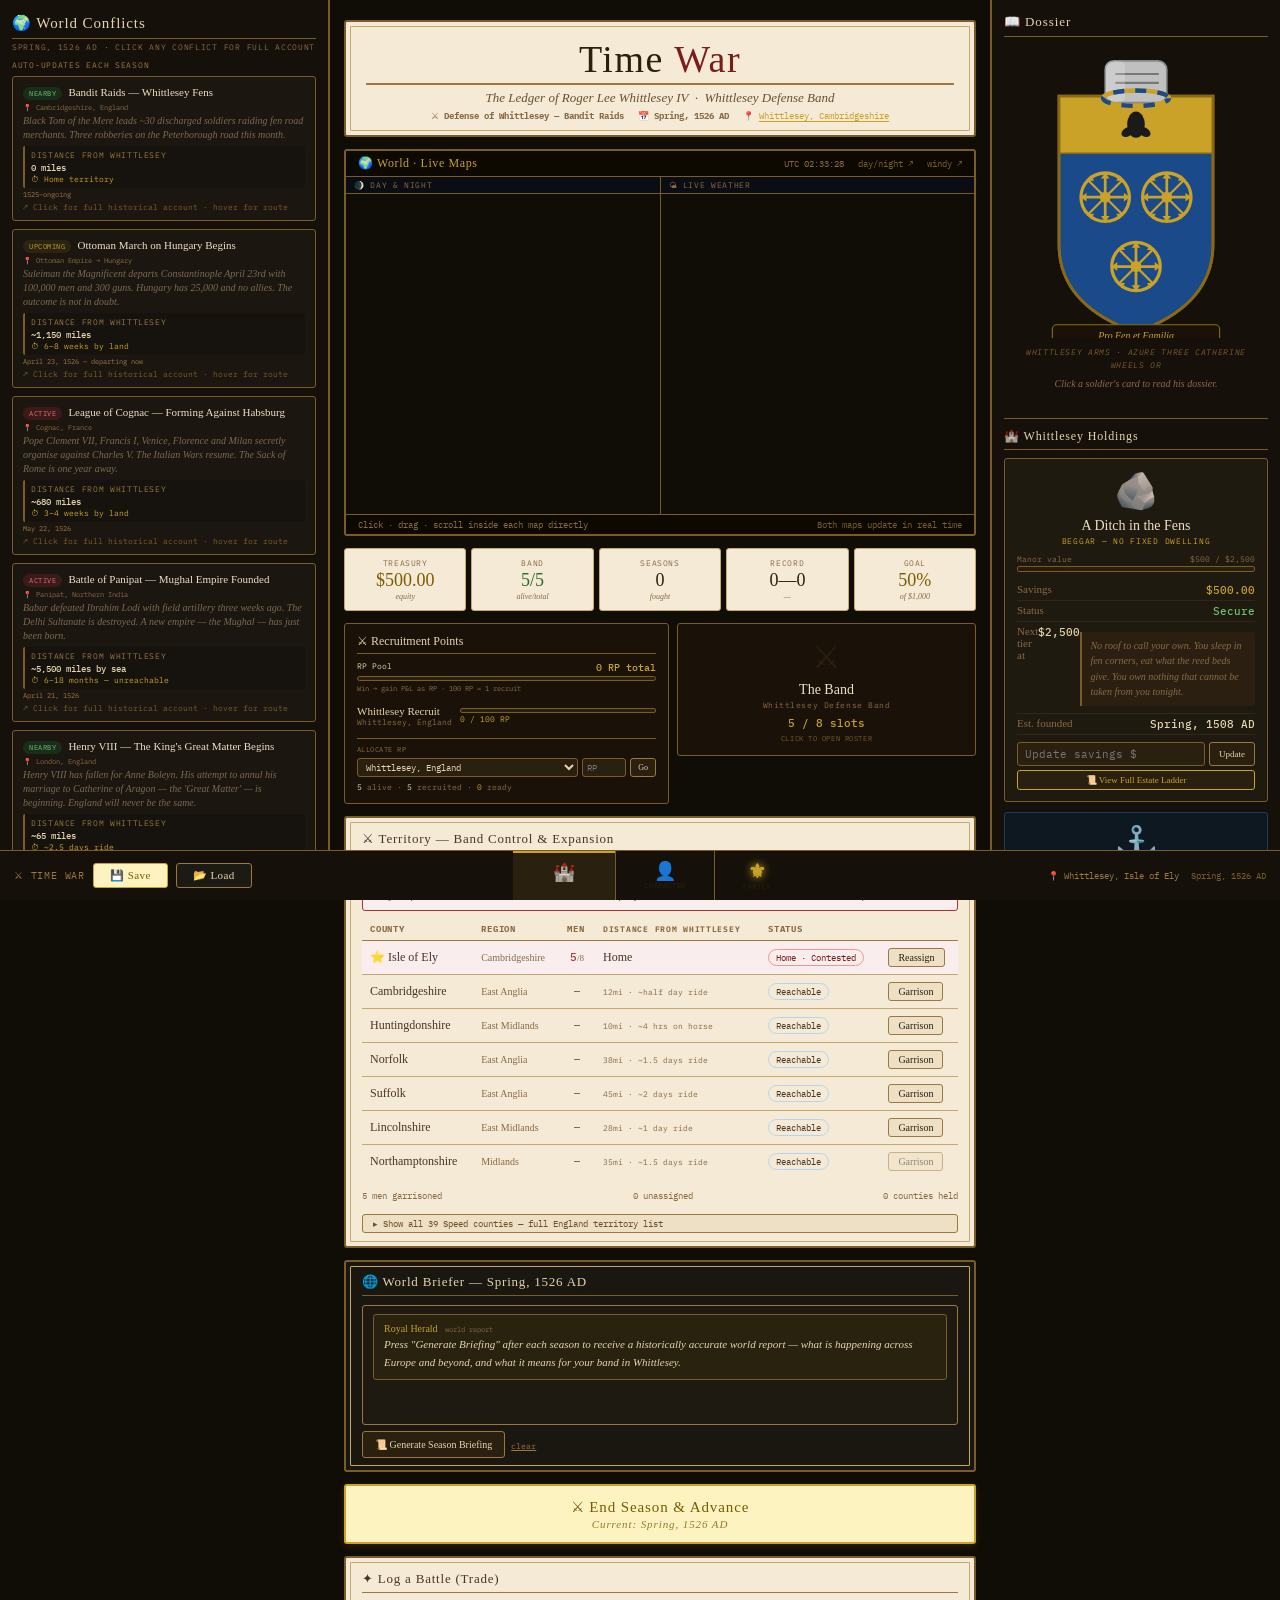
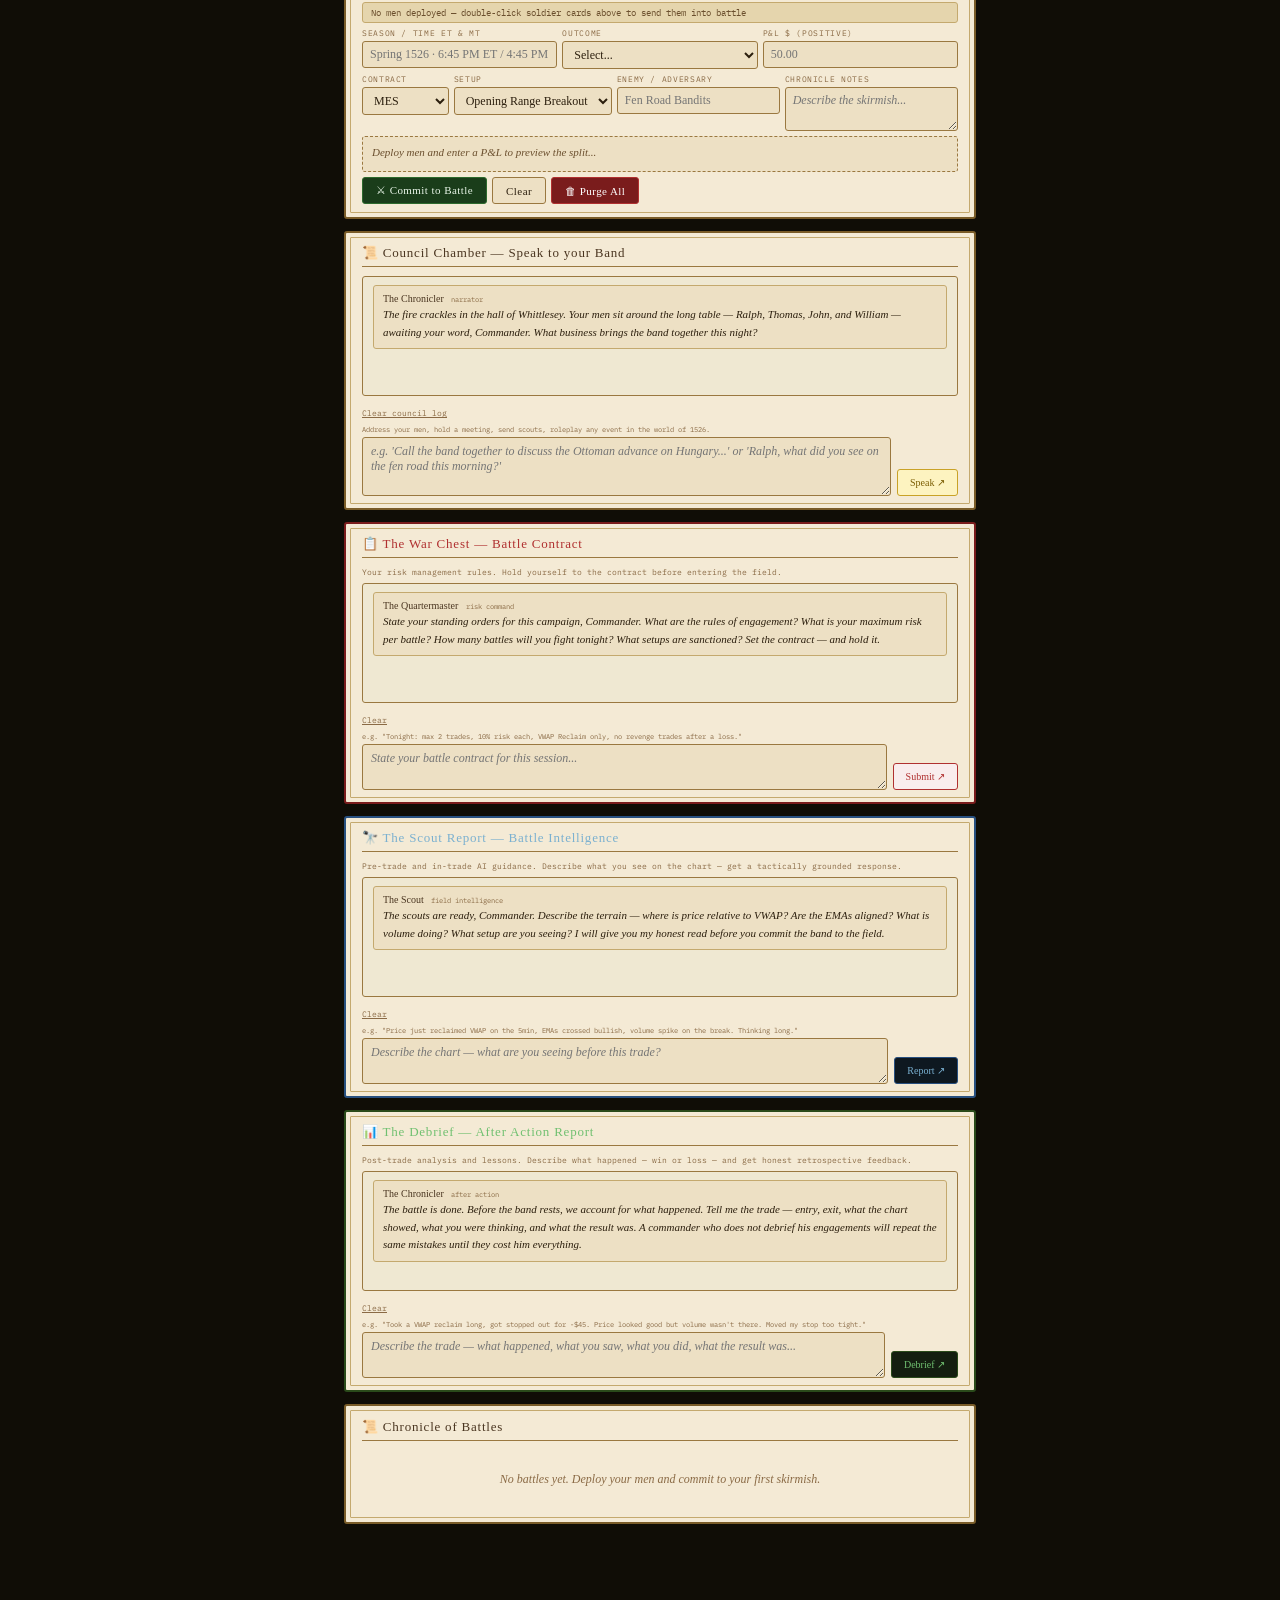
==== commit 6be6205d: "Fix model name to claude-sonnet-4-6 (was deprecated claude-sonnet-4-20250514)" ====
--- a/index.html
+++ b/index.html
@@ -1993,7 +1993,7 @@
   checkKey();
   const res = await fetchWithTimeout('/api/claude',{
     method:'POST', headers:apiHeaders(),
-    body:JSON.stringify({model:'claude-sonnet-4-20250514',max_tokens:maxTokens||800,system:systemPrompt,messages:[{role:'user',content:userPrompt}]})
+    body:JSON.stringify({model:'claude-sonnet-4-6',max_tokens:maxTokens||800,system:systemPrompt,messages:[{role:'user',content:userPrompt}]})
   });
   const data=await res.json();
   if(data.error) throw new Error(data.error.message);
@@ -2098,7 +2098,7 @@
     const res=await fetchWithTimeout('/api/claude',{
       method:'POST',
       headers:apiHeaders(),
-      body:JSON.stringify({model:'claude-sonnet-4-20250514',max_tokens:700,system,messages:[{role:'user',content:user}]})
+      body:JSON.stringify({model:'claude-sonnet-4-6',max_tokens:700,system,messages:[{role:'user',content:user}]})
     });
     const data=await res.json();
     if(data.error) throw new Error(data.error.message+' (type: '+data.error.type+')');
@@ -2167,7 +2167,7 @@
       method:'POST',
       headers:apiHeaders(),
       body:JSON.stringify({
-        model:'claude-sonnet-4-20250514',
+        model:'claude-sonnet-4-6',
         max_tokens:800,
         system:buildCouncilCtx(),
         messages:councilHistory.slice(-16)
@@ -3851,7 +3851,7 @@
       method:'POST',
       headers:apiHeaders(),
       body:JSON.stringify({
-        model:'claude-sonnet-4-20250514',
+        model:'claude-sonnet-4-6',
         max_tokens:600,
         system:cfg.system+`\n\nCurrent game context: Season: ${S.currentSeason}. Treasury: $${(S.treasury||500).toFixed(0)}. Record: ${S.wins||0}W/${S.losses||0}L. Band: ${S.men?S.men.filter(m=>!m.dead).length:5} men alive.`,
         messages:cfg.history.slice(-12)
@@ -4102,4 +4102,4 @@
 </div>
 
 </body>
-</html>+</html>                            
